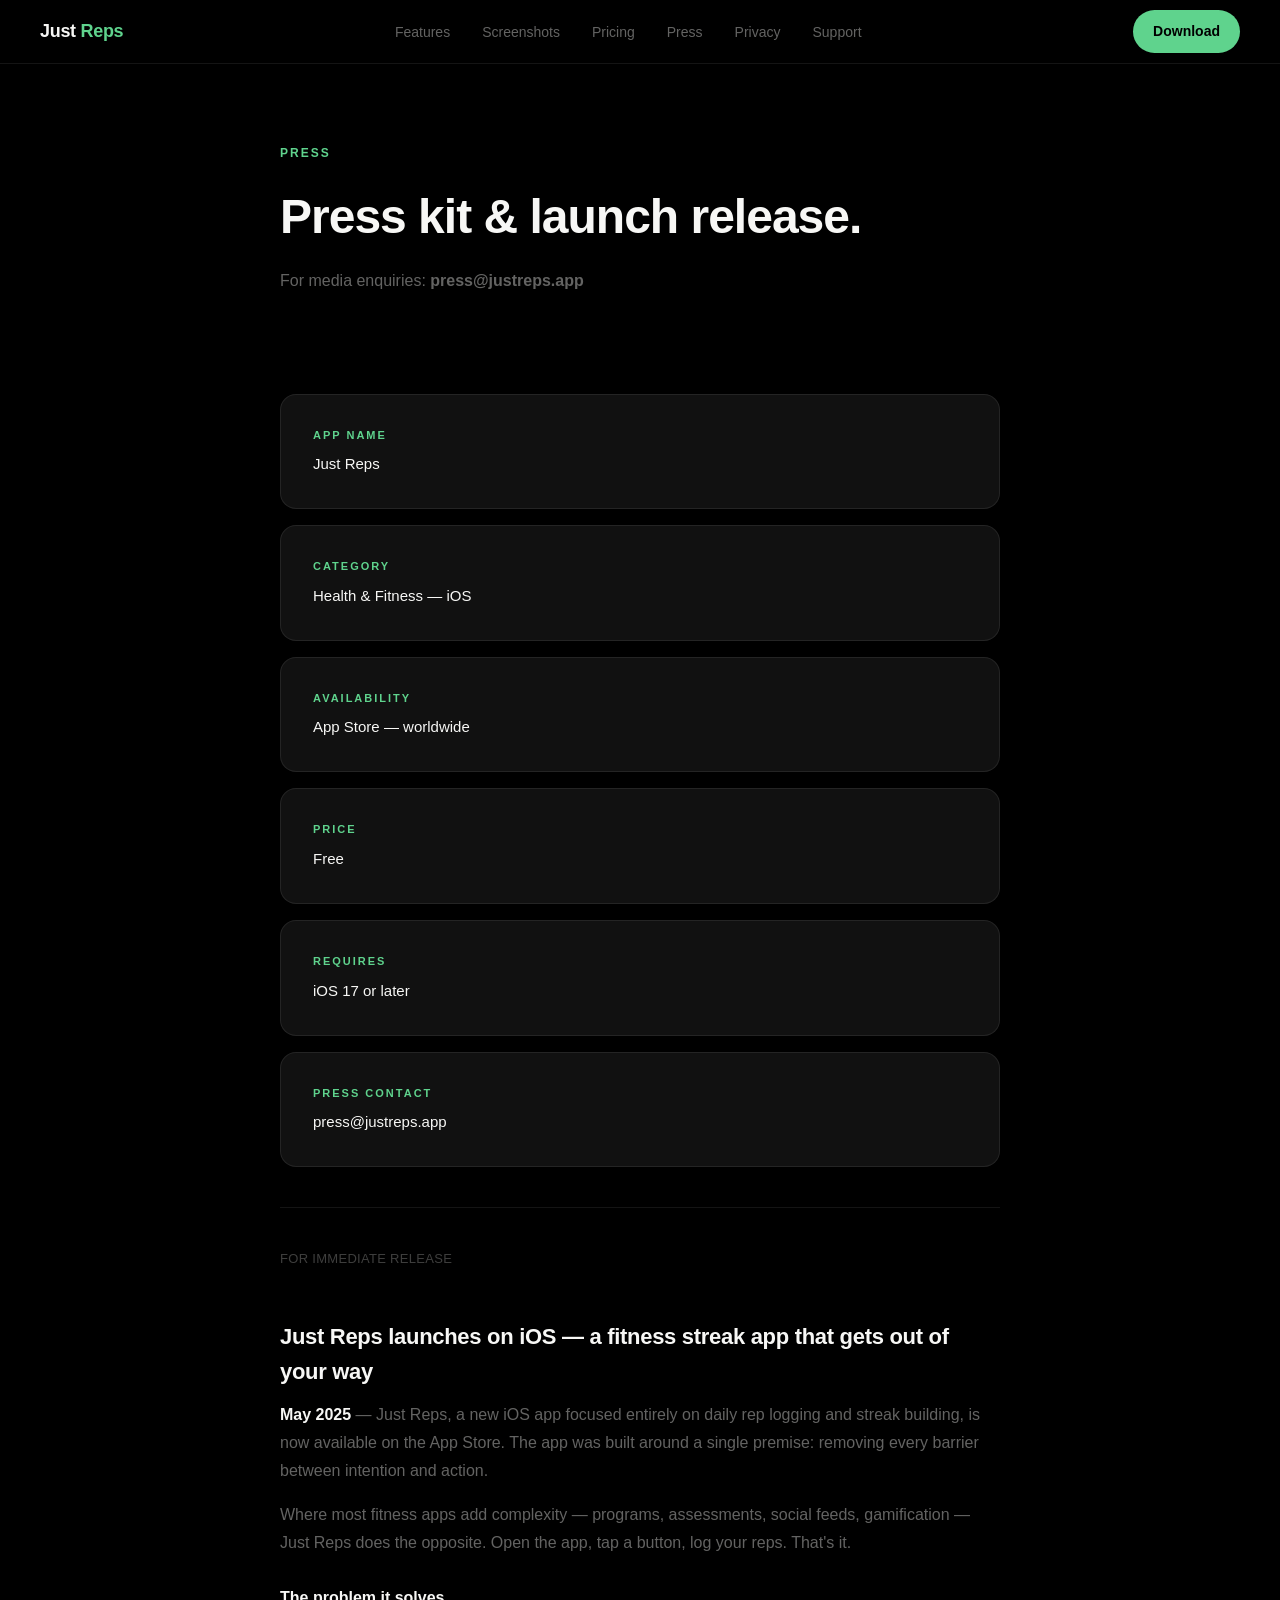
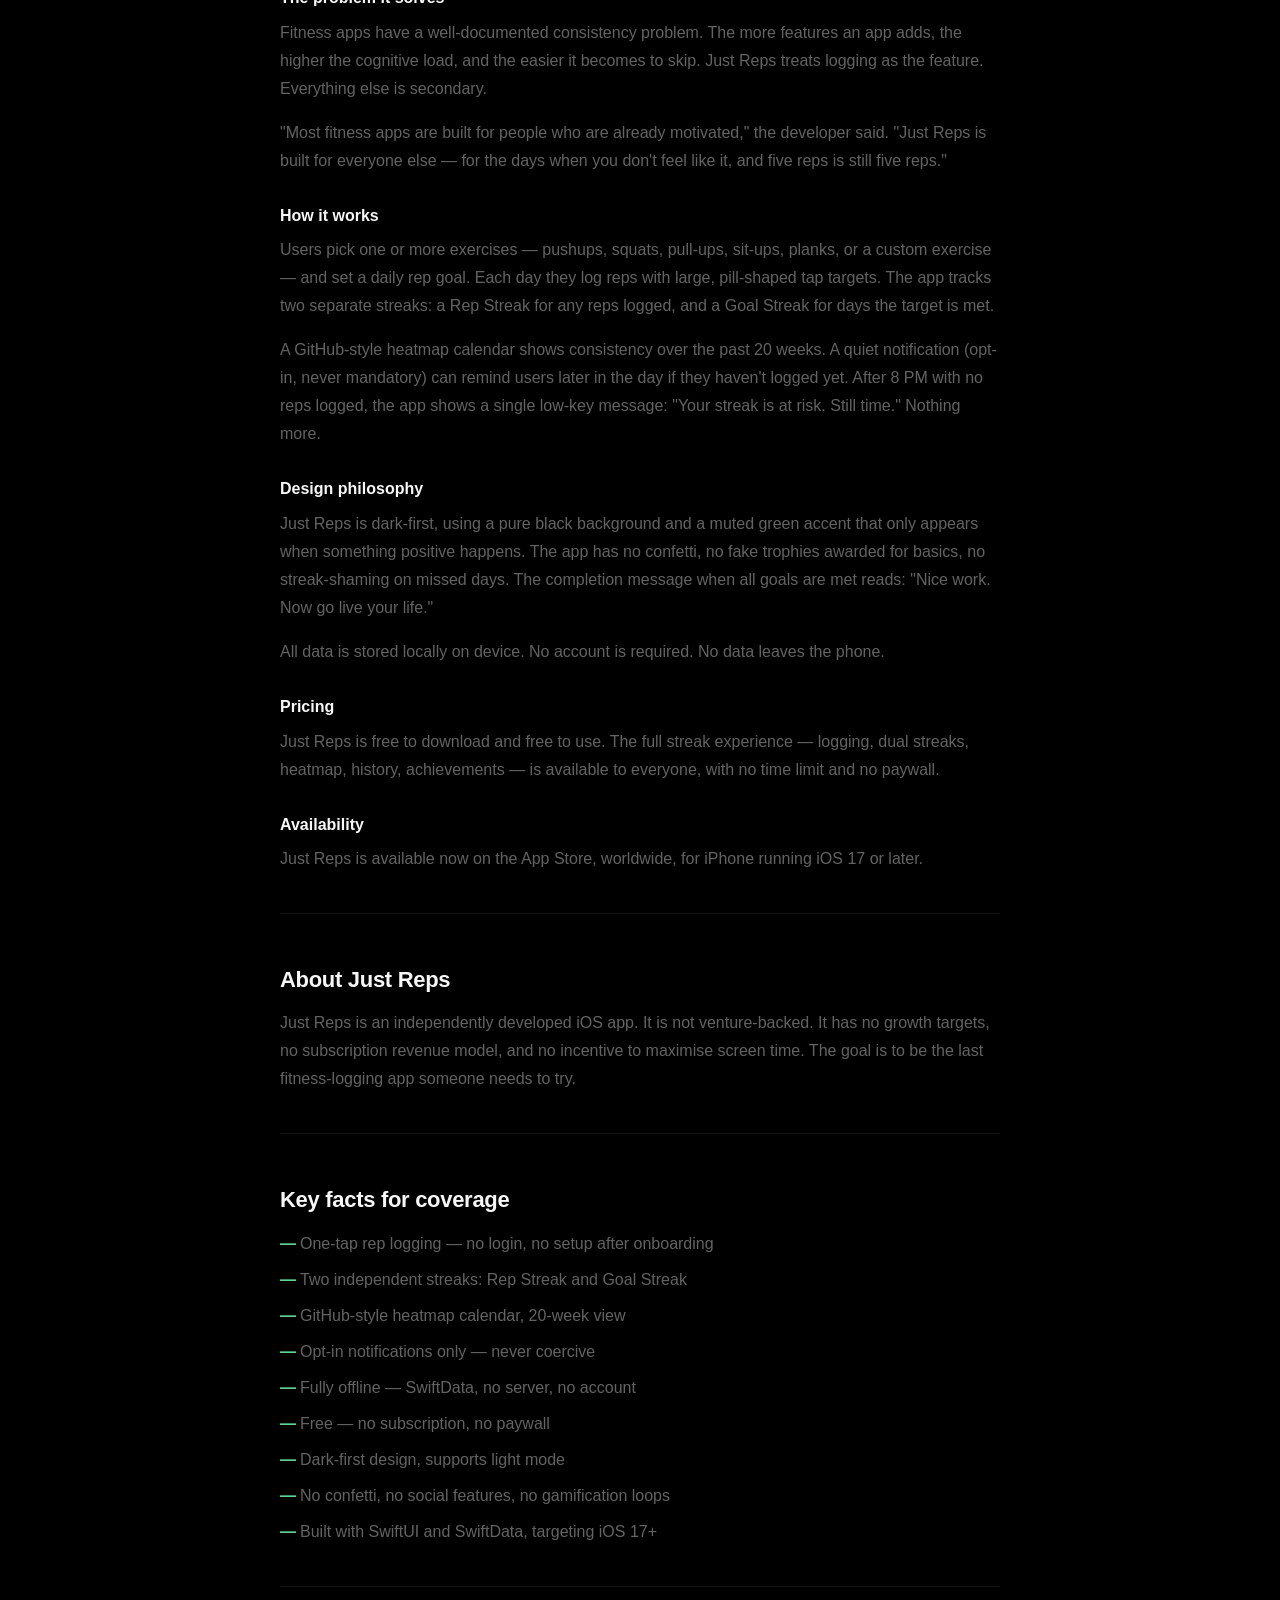
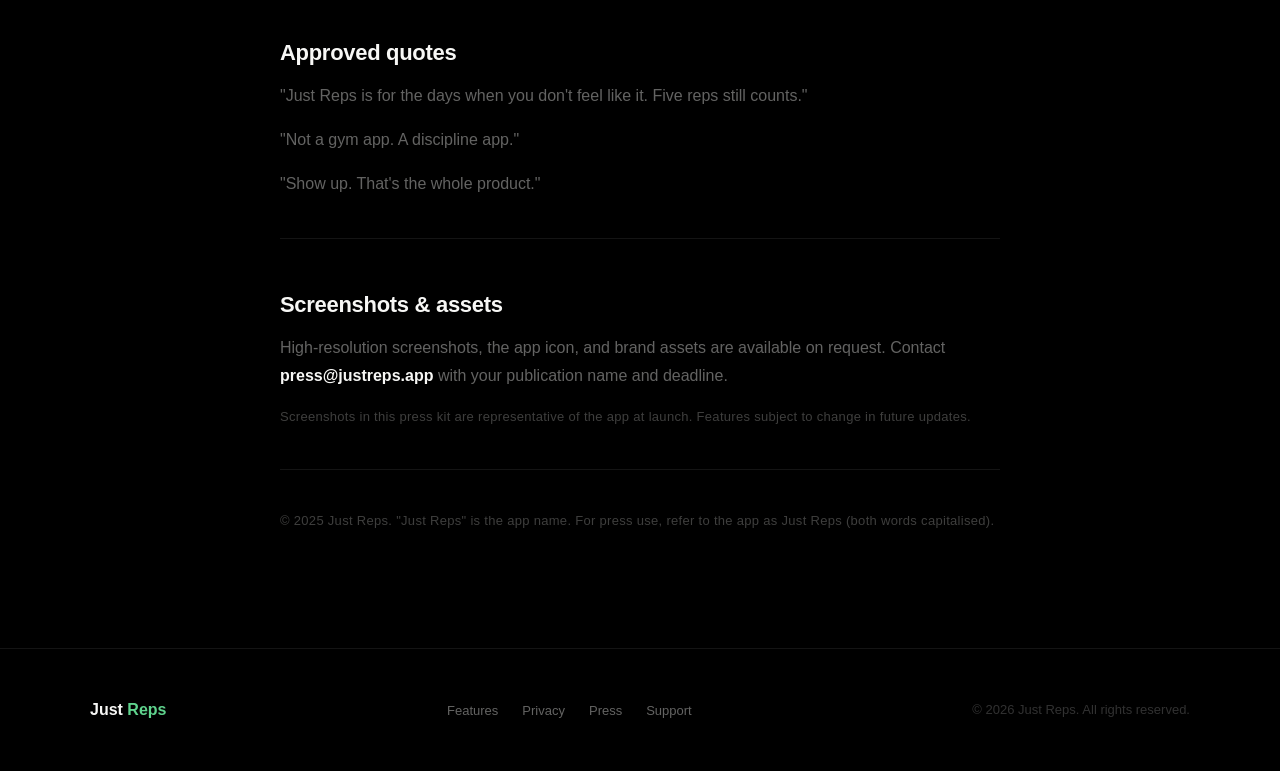
==== docs/press.html @ e8f79a2c "added support page to the website" ====
<!DOCTYPE html>
<html lang="en">
<head>
  <meta charset="UTF-8">
  <meta name="viewport" content="width=device-width, initial-scale=1.0">
  <title>Press — Just Reps</title>
  <meta name="description" content="Press kit and launch release for Just Reps, the minimalist iOS fitness streak app.">
  <link rel="stylesheet" href="css/style.css">
</head>
<body>

<!-- Nav -->
<nav>
  <a href="index.html" class="nav-logo">Just<span> Reps</span></a>
  <ul class="nav-links">
    <li><a href="index.html#features">Features</a></li>
    <li><a href="index.html#screenshots">Screenshots</a></li>
    <li><a href="index.html#pricing">Pricing</a></li>
    <li><a href="press.html">Press</a></li>
    <li><a href="privacy.html">Privacy</a></li>
    <li><a href="support.html">Support</a></li>
  </ul>
  <a href="index.html#download" class="nav-cta">Download</a>
</nav>

<!-- Header -->
<div class="page-header">
  <p class="section-label">Press</p>
  <h1>Press kit &amp; launch release.</h1>
  <p class="subtitle">For media enquiries: <strong>press@justreps.app</strong></p>
</div>

<!-- Fact sheet -->
<div class="prose">

  <div class="press-callout">
    <span class="label">App name</span>
    <span class="value">Just Reps</span>
  </div>

  <div class="press-callout" style="margin-top: -24px;">
    <span class="label">Category</span>
    <span class="value">Health &amp; Fitness — iOS</span>
  </div>

  <div class="press-callout" style="margin-top: -24px;">
    <span class="label">Availability</span>
    <span class="value">App Store — worldwide</span>
  </div>

  <div class="press-callout" style="margin-top: -24px;">
    <span class="label">Price</span>
    <span class="value">Free</span>
  </div>

  <div class="press-callout" style="margin-top: -24px;">
    <span class="label">Requires</span>
    <span class="value">iOS 17 or later</span>
  </div>

  <div class="press-callout" style="margin-top: -24px;">
    <span class="label">Press contact</span>
    <span class="value">press@justreps.app</span>
  </div>

  <hr>

  <!-- Press release -->
  <p class="meta">FOR IMMEDIATE RELEASE</p>

  <h2>Just Reps launches on iOS — a fitness streak app that gets out of your way</h2>

  <p><strong>May 2025</strong> — Just Reps, a new iOS app focused entirely on daily rep logging and streak building, is now available on the App Store. The app was built around a single premise: removing every barrier between intention and action.</p>

  <p>Where most fitness apps add complexity — programs, assessments, social feeds, gamification — Just Reps does the opposite. Open the app, tap a button, log your reps. That's it.</p>

  <h3>The problem it solves</h3>

  <p>Fitness apps have a well-documented consistency problem. The more features an app adds, the higher the cognitive load, and the easier it becomes to skip. Just Reps treats logging as the feature. Everything else is secondary.</p>

  <p>"Most fitness apps are built for people who are already motivated," the developer said. "Just Reps is built for everyone else — for the days when you don't feel like it, and five reps is still five reps."</p>

  <h3>How it works</h3>

  <p>Users pick one or more exercises — pushups, squats, pull-ups, sit-ups, planks, or a custom exercise — and set a daily rep goal. Each day they log reps with large, pill-shaped tap targets. The app tracks two separate streaks: a Rep Streak for any reps logged, and a Goal Streak for days the target is met.</p>

  <p>A GitHub-style heatmap calendar shows consistency over the past 20 weeks. A quiet notification (opt-in, never mandatory) can remind users later in the day if they haven't logged yet. After 8 PM with no reps logged, the app shows a single low-key message: "Your streak is at risk. Still time." Nothing more.</p>

  <h3>Design philosophy</h3>

  <p>Just Reps is dark-first, using a pure black background and a muted green accent that only appears when something positive happens. The app has no confetti, no fake trophies awarded for basics, no streak-shaming on missed days. The completion message when all goals are met reads: "Nice work. Now go live your life."</p>

  <p>All data is stored locally on device. No account is required. No data leaves the phone.</p>

  <h3>Pricing</h3>

  <p>Just Reps is free to download and free to use. The full streak experience — logging, dual streaks, heatmap, history, achievements — is available to everyone, with no time limit and no paywall.</p>

  <h3>Availability</h3>

  <p>Just Reps is available now on the App Store, worldwide, for iPhone running iOS 17 or later.</p>

  <hr>

  <h2>About Just Reps</h2>

  <p>Just Reps is an independently developed iOS app. It is not venture-backed. It has no growth targets, no subscription revenue model, and no incentive to maximise screen time. The goal is to be the last fitness-logging app someone needs to try.</p>

  <hr>

  <h2>Key facts for coverage</h2>

  <ul>
    <li>One-tap rep logging — no login, no setup after onboarding</li>
    <li>Two independent streaks: Rep Streak and Goal Streak</li>
    <li>GitHub-style heatmap calendar, 20-week view</li>
    <li>Opt-in notifications only — never coercive</li>
    <li>Fully offline — SwiftData, no server, no account</li>
    <li>Free — no subscription, no paywall</li>
    <li>Dark-first design, supports light mode</li>
    <li>No confetti, no social features, no gamification loops</li>
    <li>Built with SwiftUI and SwiftData, targeting iOS 17+</li>
  </ul>

  <hr>

  <h2>Approved quotes</h2>

  <p>"Just Reps is for the days when you don't feel like it. Five reps still counts."</p>

  <p>"Not a gym app. A discipline app."</p>

  <p>"Show up. That's the whole product."</p>

  <hr>

  <h2>Screenshots &amp; assets</h2>

  <p>High-resolution screenshots, the app icon, and brand assets are available on request. Contact <strong>press@justreps.app</strong> with your publication name and deadline.</p>

  <p class="meta">Screenshots in this press kit are representative of the app at launch. Features subject to change in future updates.</p>

  <hr>

  <p class="meta">&copy; 2025 Just Reps. "Just Reps" is the app name. For press use, refer to the app as Just Reps (both words capitalised).</p>

</div>

<!-- Footer -->
<footer>
  <div class="footer-inner">
    <span class="footer-logo">Just<span> Reps</span></span>
    <ul class="footer-links">
      <li><a href="index.html#features">Features</a></li>
      <li><a href="privacy.html">Privacy</a></li>
      <li><a href="press.html">Press</a></li>
      <li><a href="support.html">Support</a></li>
    </ul>
    <span class="footer-copy">&copy; 2026 Just Reps. All rights reserved.</span>
  </div>
</footer>

</body>
</html>
---- docs/css/style.css ----
/* Just Reps — Website Styles */

:root {
  --black:       #000000;
  --dark-bg:     #111111;
  --off-white:   #F7F7F5;
  --green:       #5FD38D;
  --blue:        #6BA8FF;
  --danger:      #FF6B6B;
  --muted:       rgba(247, 247, 245, 0.4);
  --border:      rgba(247, 247, 245, 0.08);

  --font: -apple-system, BlinkMacSystemFont, 'Segoe UI', Helvetica, Arial, sans-serif;

  --radius-pill: 999px;
  --radius-card: 16px;
  --radius-sm:   8px;
}

*, *::before, *::after { box-sizing: border-box; margin: 0; padding: 0; }

html { scroll-behavior: smooth; }

body {
  font-family: var(--font);
  background: var(--black);
  color: var(--off-white);
  font-size: 16px;
  line-height: 1.6;
  -webkit-font-smoothing: antialiased;
}

a { color: inherit; text-decoration: none; }

/* ─── Nav ─── */

nav {
  position: sticky;
  top: 0;
  z-index: 100;
  display: flex;
  align-items: center;
  justify-content: space-between;
  padding: 0 40px;
  height: 64px;
  background: rgba(0, 0, 0, 0.85);
  backdrop-filter: saturate(180%) blur(20px);
  -webkit-backdrop-filter: saturate(180%) blur(20px);
  border-bottom: 1px solid var(--border);
}

.nav-logo {
  font-size: 18px;
  font-weight: 700;
  letter-spacing: -0.3px;
  color: var(--off-white);
}

.nav-logo span { color: var(--green); }

.nav-links {
  display: flex;
  align-items: center;
  gap: 32px;
  list-style: none;
}

.nav-links a {
  font-size: 14px;
  color: var(--muted);
  transition: color 0.2s;
}

.nav-links a:hover { color: var(--off-white); }

.nav-cta {
  display: inline-flex;
  align-items: center;
  gap: 8px;
  padding: 10px 20px;
  background: var(--green);
  color: var(--black);
  font-size: 14px;
  font-weight: 600;
  border-radius: var(--radius-pill);
  transition: opacity 0.2s;
}

.nav-cta:hover { opacity: 0.85; }

/* ─── Hero ─── */

.hero {
  display: grid;
  grid-template-columns: 1fr 1fr;
  align-items: center;
  gap: 80px;
  max-width: 1100px;
  margin: 0 auto;
  padding: 120px 40px 100px;
}

.hero-eyebrow {
  font-size: 12px;
  font-weight: 600;
  letter-spacing: 2px;
  text-transform: uppercase;
  color: var(--green);
  margin-bottom: 20px;
}

.hero h1 {
  font-size: clamp(40px, 5vw, 64px);
  font-weight: 800;
  line-height: 1.05;
  letter-spacing: -1.5px;
  color: var(--off-white);
  margin-bottom: 24px;
}

.hero-sub {
  font-size: 18px;
  color: var(--muted);
  line-height: 1.7;
  margin-bottom: 40px;
  max-width: 420px;
}

.hero-actions {
  display: flex;
  align-items: center;
  gap: 16px;
  flex-wrap: wrap;
}

.btn-primary {
  display: inline-flex;
  align-items: center;
  gap: 10px;
  padding: 14px 28px;
  background: var(--off-white);
  color: var(--black);
  font-size: 15px;
  font-weight: 700;
  border-radius: var(--radius-pill);
  transition: opacity 0.2s;
}

.btn-primary:hover { opacity: 0.88; }

.btn-ghost {
  display: inline-flex;
  align-items: center;
  gap: 6px;
  padding: 14px 20px;
  font-size: 14px;
  color: var(--muted);
  border-radius: var(--radius-pill);
  border: 1px solid var(--border);
  transition: color 0.2s, border-color 0.2s;
}

.btn-ghost:hover { color: var(--off-white); border-color: rgba(247, 247, 245, 0.2); }

.hero-disclaimer {
  margin-top: 16px;
  font-size: 12px;
  color: rgba(247, 247, 245, 0.25);
}

/* ─── Phone mockup / placeholder ─── */

.hero-visual {
  display: flex;
  justify-content: center;
  align-items: flex-start;
}

.phone-frame {
  position: relative;
  width: 260px;
  border-radius: 44px;
  border: 1.5px solid rgba(255, 255, 255, 0.12);
  background: var(--dark-bg);
  overflow: hidden;
  box-shadow:
    0 0 0 1px rgba(255,255,255,0.04) inset,
    0 40px 80px rgba(0,0,0,0.7),
    0 0 60px rgba(95, 211, 141, 0.08);
}

.phone-frame img {
  display: block;
  width: 100%;
  height: auto;
}

.phone-placeholder {
  width: 100%;
  aspect-ratio: 390 / 844;
  background: var(--dark-bg);
  display: flex;
  flex-direction: column;
  align-items: center;
  justify-content: center;
  gap: 12px;
}

.phone-placeholder .placeholder-dot {
  width: 32px;
  height: 4px;
  border-radius: 2px;
  background: var(--border);
}

.phone-placeholder .placeholder-label {
  font-size: 11px;
  letter-spacing: 1.5px;
  text-transform: uppercase;
  color: rgba(247, 247, 245, 0.15);
}

/* ─── Section wrapper ─── */

section {
  padding: 100px 40px;
}

.section-inner {
  max-width: 1100px;
  margin: 0 auto;
}

.section-label {
  font-size: 12px;
  font-weight: 600;
  letter-spacing: 2px;
  text-transform: uppercase;
  color: var(--green);
  margin-bottom: 16px;
}

.section-title {
  font-size: clamp(28px, 3.5vw, 44px);
  font-weight: 800;
  letter-spacing: -1px;
  line-height: 1.1;
  color: var(--off-white);
  margin-bottom: 16px;
}

.section-sub {
  font-size: 17px;
  color: var(--muted);
  line-height: 1.7;
  max-width: 540px;
}

/* ─── Divider ─── */

.divider {
  max-width: 1100px;
  margin: 0 auto;
  height: 1px;
  background: var(--border);
}

/* ─── Features ─── */

#features { background: var(--black); }

.features-grid {
  display: grid;
  grid-template-columns: repeat(3, 1fr);
  gap: 2px;
  margin-top: 64px;
  border-radius: var(--radius-card);
  overflow: hidden;
  border: 1px solid var(--border);
}

.feature-card {
  background: var(--dark-bg);
  padding: 36px 32px;
  display: flex;
  flex-direction: column;
  gap: 12px;
  border-right: 1px solid var(--border);
  border-bottom: 1px solid var(--border);
}

.feature-card:nth-child(3n) { border-right: none; }
.feature-card:nth-last-child(-n+3) { border-bottom: none; }

.feature-icon {
  width: 44px;
  height: 44px;
  border-radius: var(--radius-sm);
  background: rgba(95, 211, 141, 0.1);
  display: flex;
  align-items: center;
  justify-content: center;
  font-size: 20px;
  flex-shrink: 0;
}

.feature-icon.blue { background: rgba(107, 168, 255, 0.1); }
.feature-icon.neutral { background: rgba(247, 247, 245, 0.06); }

.feature-name {
  font-size: 16px;
  font-weight: 700;
  color: var(--off-white);
  letter-spacing: -0.2px;
}

.feature-desc {
  font-size: 14px;
  color: var(--muted);
  line-height: 1.65;
}

/* ─── Apple Watch section ─── */

#watch { background: var(--black); }

.watch-section {
  display: grid;
  grid-template-columns: 1fr auto;
  align-items: center;
  gap: 80px;
}

.watch-feature-list {
  list-style: none;
  margin: 32px 0 24px;
  display: flex;
  flex-direction: column;
  gap: 12px;
}

.watch-feature-list li {
  display: flex;
  align-items: center;
  gap: 12px;
  font-size: 15px;
  color: var(--muted);
}

.wfl-dot {
  flex-shrink: 0;
  width: 6px;
  height: 6px;
  border-radius: 50%;
}

.watch-sync-note {
  font-size: 13px;
  color: rgba(247, 247, 245, 0.25);
  line-height: 1.6;
  max-width: 400px;
}

.watch-visual {
  display: flex;
  justify-content: center;
  align-items: center;
}

.watch-frame {
  width: 200px;
  border-radius: 44px;
  border: 1.5px solid rgba(255, 255, 255, 0.12);
  background: var(--dark-bg);
  overflow: hidden;
  box-shadow:
    0 0 0 1px rgba(255,255,255,0.04) inset,
    0 40px 80px rgba(0,0,0,0.7),
    0 0 60px rgba(107, 168, 255, 0.08);
}

.watch-frame img {
  display: block;
  width: 100%;
  height: auto;
}

.watch-placeholder {
  width: 100%;
  aspect-ratio: 44 / 53;
  background: var(--dark-bg);
  display: flex;
  flex-direction: column;
  align-items: center;
  justify-content: center;
  gap: 12px;
}

/* ─── Screenshots ─── */

#screenshots { background: var(--black); padding-top: 0; }

.screenshots-row {
  display: flex;
  gap: 24px;
  margin-top: 64px;
  overflow-x: auto;
  padding-bottom: 4px;
  scrollbar-width: none;
}

.screenshots-row::-webkit-scrollbar { display: none; }

.screenshot-item {
  flex-shrink: 0;
  display: flex;
  flex-direction: column;
  align-items: center;
  gap: 16px;
}

.screenshot-phone {
  width: 200px;
  border-radius: 32px;
  border: 1.5px solid rgba(255,255,255,0.1);
  background: var(--dark-bg);
  overflow: hidden;
  box-shadow: 0 20px 60px rgba(0,0,0,0.6);
}

.screenshot-phone img {
  display: block;
  width: 100%;
  height: auto;
}

.screenshot-phone .phone-placeholder {
  aspect-ratio: 390 / 844;
}

.screenshot-caption {
  font-size: 13px;
  color: var(--muted);
  text-align: center;
  letter-spacing: 0.2px;
}

.screenshot-watch {
  width: 140px;
  border-radius: 32px;
  border: 1.5px solid rgba(255,255,255,0.1);
  background: var(--dark-bg);
  overflow: hidden;
  box-shadow: 0 20px 60px rgba(0,0,0,0.6);
  align-self: flex-start;
}

.watch-placeholder-sm {
  width: 100%;
  aspect-ratio: 44 / 53;
  background: var(--dark-bg);
  display: flex;
  align-items: center;
  justify-content: center;
}

.watch-placeholder-sm .placeholder-label {
  font-size: 11px;
  letter-spacing: 1.5px;
  text-transform: uppercase;
  color: rgba(247, 247, 245, 0.15);
}

/* ─── Streak band ─── */

.streak-band {
  background: var(--dark-bg);
  border-top: 1px solid var(--border);
  border-bottom: 1px solid var(--border);
  padding: 80px 40px;
}

.streak-band-inner {
  max-width: 1100px;
  margin: 0 auto;
  display: grid;
  grid-template-columns: 1fr 1fr 1fr;
  gap: 2px;
  text-align: center;
}

.stat-item {
  padding: 24px;
  border-right: 1px solid var(--border);
}

.stat-item:last-child { border-right: none; }

.stat-number {
  font-size: 48px;
  font-weight: 800;
  letter-spacing: -2px;
  line-height: 1;
  color: var(--green);
}

.stat-label {
  margin-top: 8px;
  font-size: 12px;
  letter-spacing: 1.5px;
  text-transform: uppercase;
  color: var(--muted);
  font-weight: 600;
}

/* ─── CTA ─── */

.cta-section {
  text-align: center;
  padding: 120px 40px;
  background: var(--black);
}

.cta-section h2 {
  font-size: clamp(32px, 4vw, 56px);
  font-weight: 800;
  letter-spacing: -1.5px;
  color: var(--off-white);
  margin-bottom: 20px;
}

.cta-section p {
  font-size: 18px;
  color: var(--muted);
  margin-bottom: 40px;
}

/* ─── Footer ─── */

footer {
  border-top: 1px solid var(--border);
  padding: 48px 40px;
}

.footer-inner {
  max-width: 1100px;
  margin: 0 auto;
  display: flex;
  align-items: center;
  justify-content: space-between;
  gap: 24px;
  flex-wrap: wrap;
}

.footer-logo {
  font-size: 16px;
  font-weight: 700;
  color: var(--off-white);
}

.footer-logo span { color: var(--green); }

.footer-links {
  display: flex;
  gap: 24px;
  list-style: none;
}

.footer-links a {
  font-size: 13px;
  color: var(--muted);
  transition: color 0.2s;
}

.footer-links a:hover { color: var(--off-white); }

.footer-copy {
  font-size: 13px;
  color: rgba(247, 247, 245, 0.2);
}

/* ─── Page header (inner pages) ─── */

.page-header {
  max-width: 800px;
  margin: 0 auto;
  padding: 80px 40px 60px;
}

.page-header h1 {
  font-size: clamp(28px, 4vw, 48px);
  font-weight: 800;
  letter-spacing: -1px;
  color: var(--off-white);
  margin-bottom: 12px;
}

.page-header .subtitle {
  font-size: 16px;
  color: var(--muted);
}

/* ─── Prose (privacy, press) ─── */

.prose {
  max-width: 800px;
  margin: 0 auto;
  padding: 0 40px 100px;
}

.prose h2 {
  font-size: 22px;
  font-weight: 700;
  color: var(--off-white);
  margin: 48px 0 12px;
  letter-spacing: -0.3px;
}

.prose h3 {
  font-size: 16px;
  font-weight: 600;
  color: var(--off-white);
  margin: 28px 0 8px;
}

.prose p {
  font-size: 16px;
  color: var(--muted);
  line-height: 1.75;
  margin-bottom: 16px;
}

.prose ul {
  padding-left: 0;
  list-style: none;
  margin-bottom: 16px;
}

.prose ul li {
  font-size: 16px;
  color: var(--muted);
  line-height: 1.75;
  padding-left: 20px;
  position: relative;
  margin-bottom: 8px;
}

.prose ul li::before {
  content: '—';
  position: absolute;
  left: 0;
  color: var(--green);
  font-weight: 700;
}

.prose strong { color: var(--off-white); font-weight: 600; }

.prose a { color: var(--green); text-decoration: underline; text-underline-offset: 3px; }

.prose .meta {
  font-size: 13px;
  color: rgba(247, 247, 245, 0.25);
  letter-spacing: 0.3px;
}

.prose hr {
  border: none;
  border-top: 1px solid var(--border);
  margin: 40px 0;
}

/* ─── Press callout ─── */

.press-callout {
  background: var(--dark-bg);
  border-radius: var(--radius-card);
  border: 1px solid var(--border);
  padding: 32px;
  margin: 40px 0;
  display: flex;
  flex-direction: column;
  gap: 8px;
}

.press-callout .label {
  font-size: 11px;
  font-weight: 600;
  letter-spacing: 2px;
  text-transform: uppercase;
  color: var(--green);
}

.press-callout .value {
  font-size: 15px;
  color: var(--off-white);
}

/* ─── Responsive ─── */

@media (max-width: 800px) {
  nav { padding: 0 20px; }
  .nav-links { display: none; }

  .hero {
    grid-template-columns: 1fr;
    padding: 80px 24px 60px;
    gap: 60px;
    text-align: center;
  }

  .hero-sub { max-width: 100%; }
  .hero-actions { justify-content: center; }
  .hero-visual { justify-content: center; }

  section { padding: 72px 24px; }

  .features-grid {
    grid-template-columns: 1fr;
  }

  .feature-card {
    border-right: none;
  }

  .watch-section {
    grid-template-columns: 1fr;
    gap: 48px;
    text-align: center;
  }

  .watch-feature-list { align-items: center; }
  .watch-sync-note { max-width: 100%; margin: 0 auto; }
  .watch-visual { justify-content: center; }

  .screenshots-row { padding: 0 24px 4px; margin-top: 48px; }

  .streak-band { padding: 60px 24px; }
  .streak-band-inner { grid-template-columns: 1fr; }
  .stat-item { border-right: none; border-bottom: 1px solid var(--border); }
  .stat-item:last-child { border-bottom: none; }

  .pricing-grid { grid-template-columns: 1fr; max-width: 100%; }

  .footer-inner { flex-direction: column; align-items: flex-start; gap: 16px; }

  .page-header { padding: 60px 24px 40px; }
  .prose { padding: 0 24px 80px; }
}
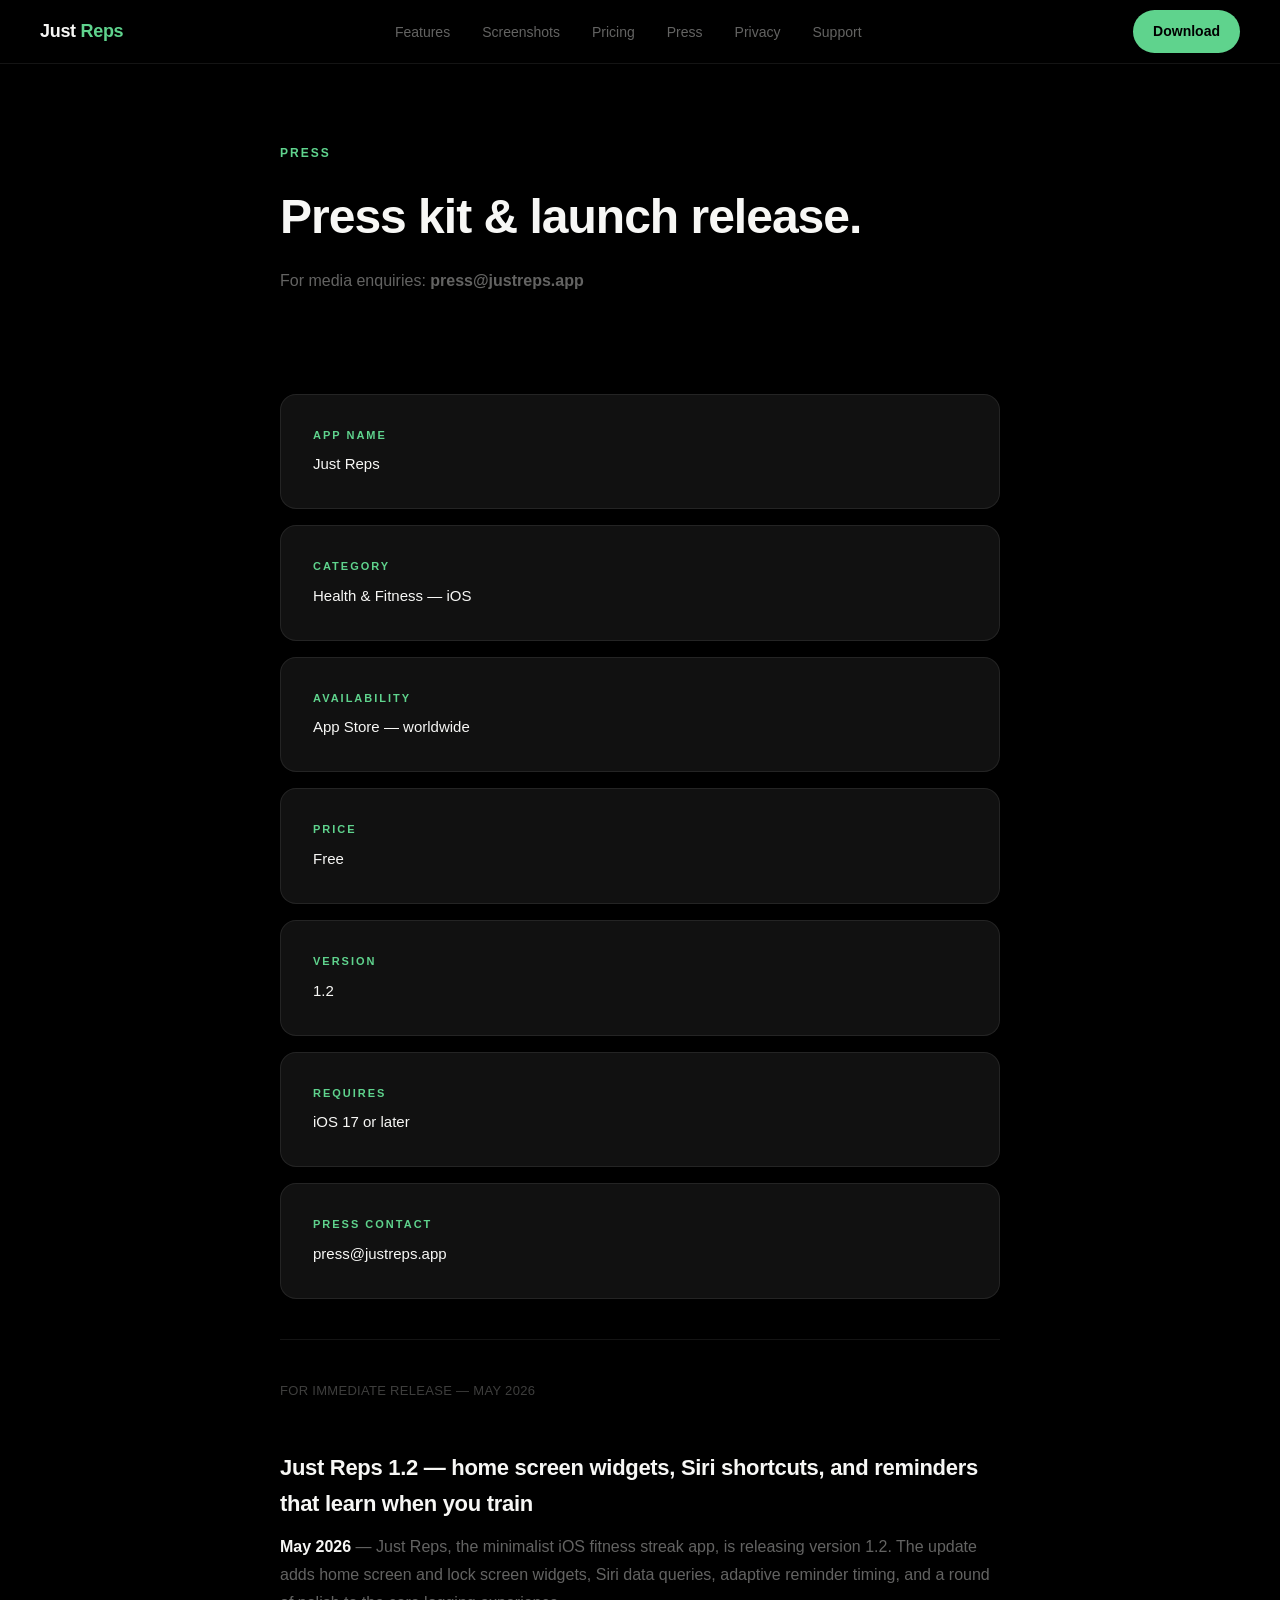
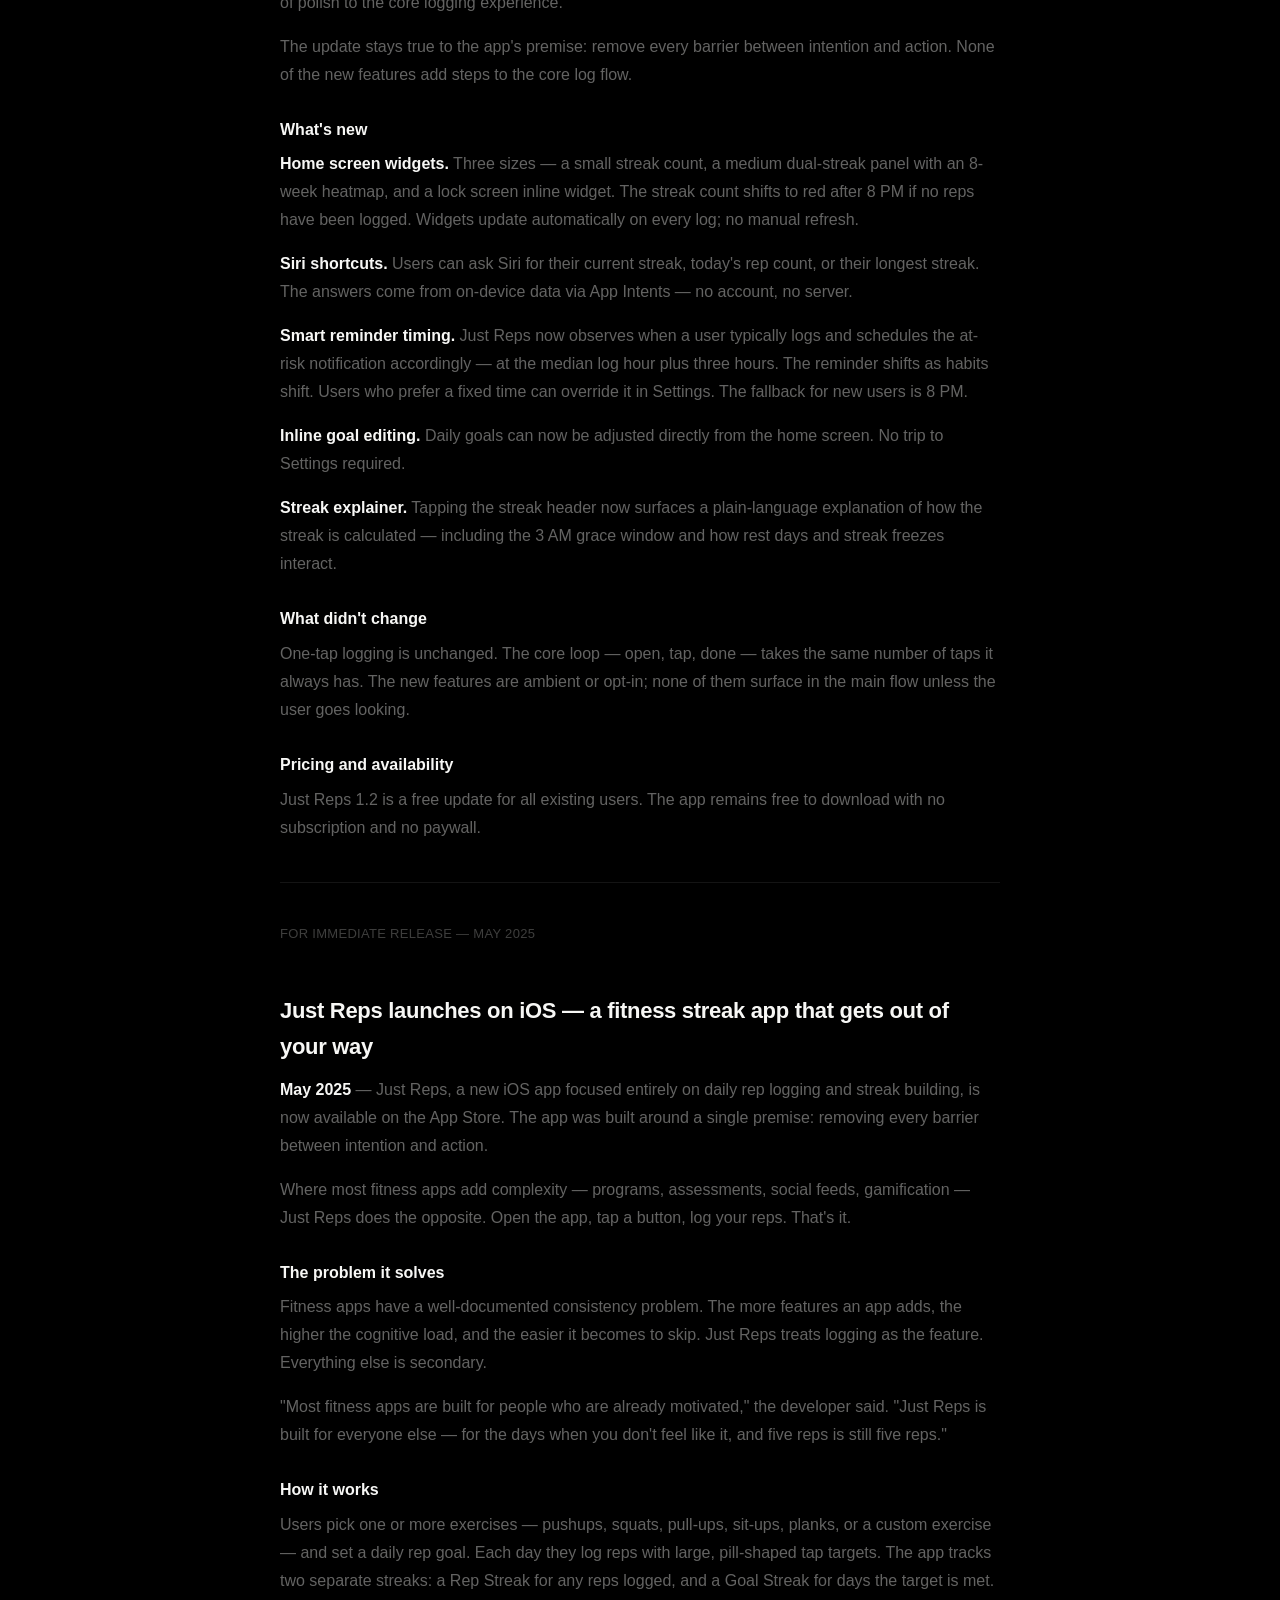
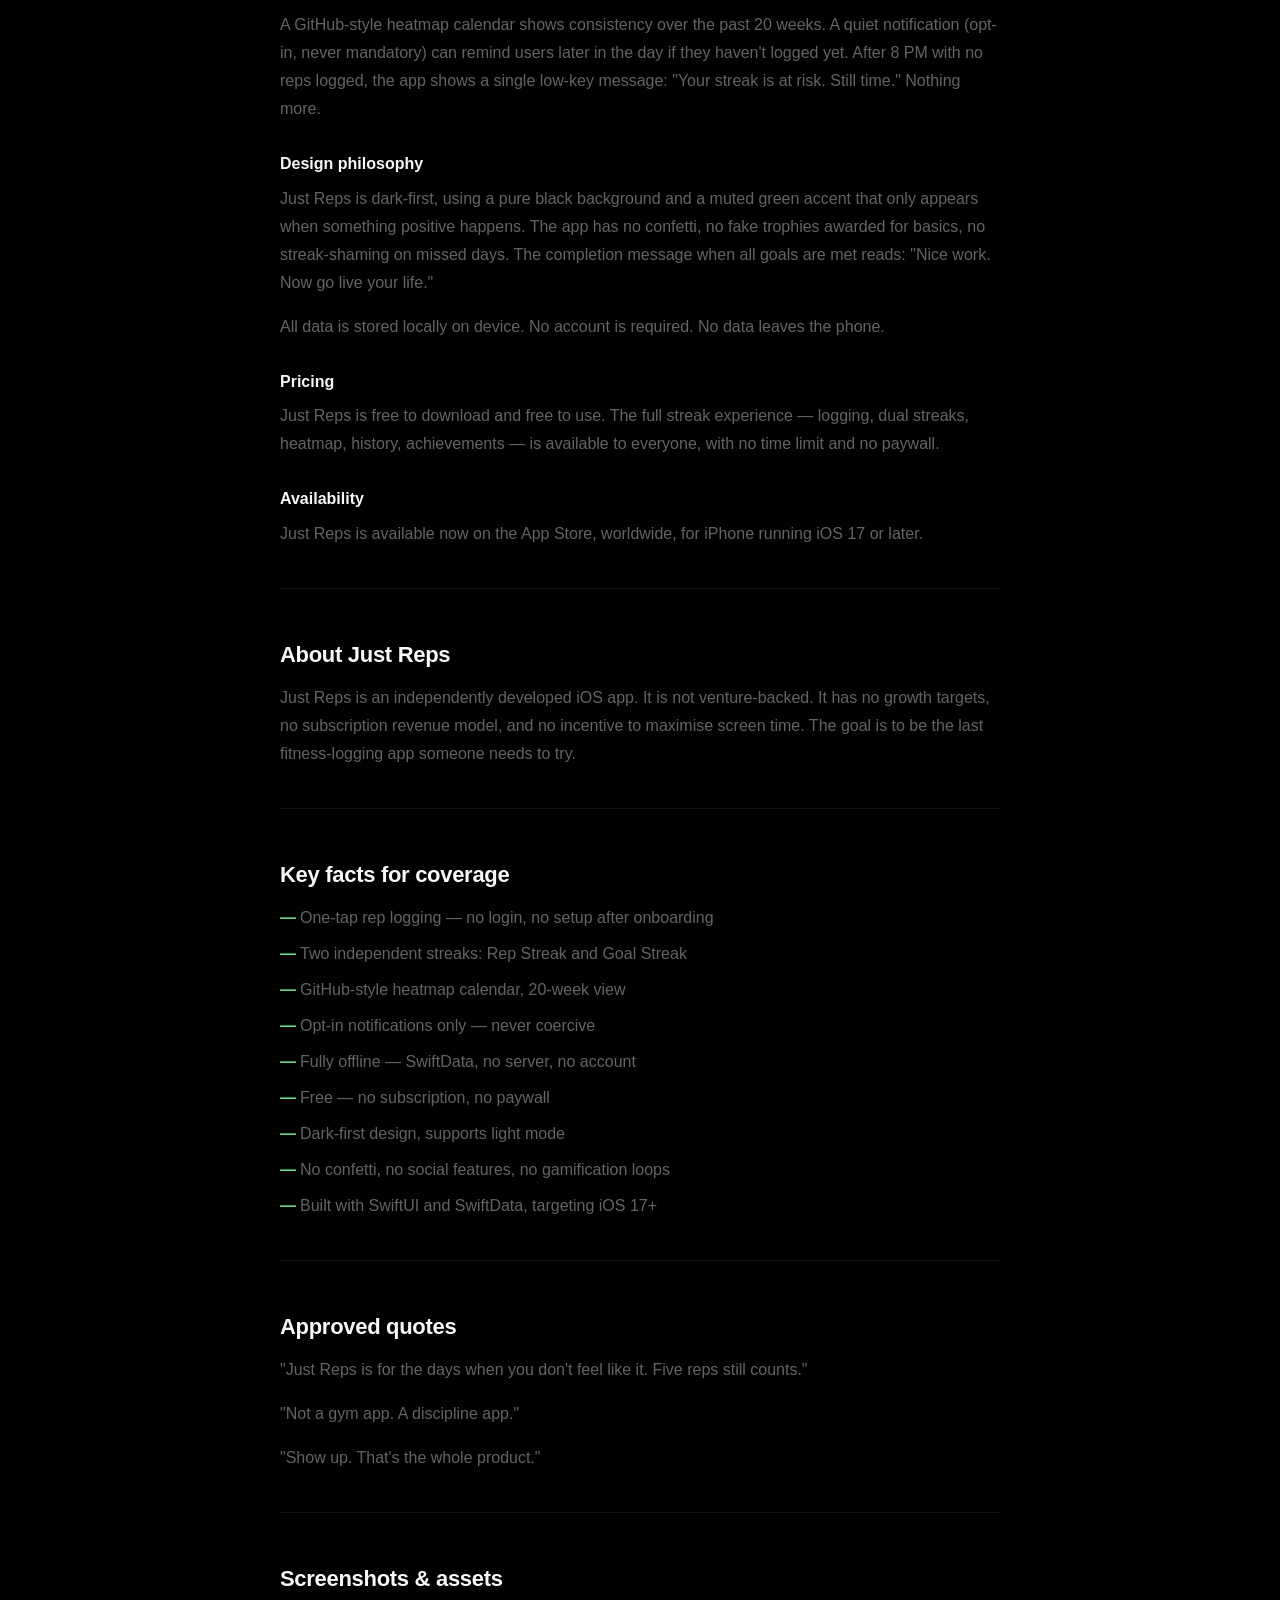
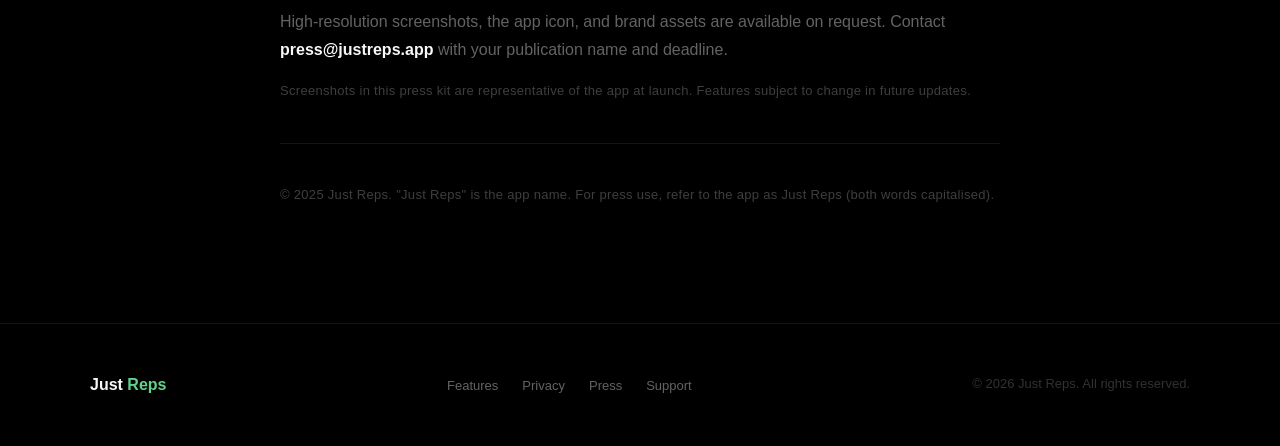
==== commit 4630356b: "Update website and press page for V1.2 release Adds smart reminders and Siri shortcuts feature cards" ====
--- a/docs/press.html
+++ b/docs/press.html
@@ -54,6 +54,11 @@
   </div>
 
   <div class="press-callout" style="margin-top: -24px;">
+    <span class="label">Version</span>
+    <span class="value">1.2</span>
+  </div>
+
+  <div class="press-callout" style="margin-top: -24px;">
     <span class="label">Requires</span>
     <span class="value">iOS 17 or later</span>
   </div>
@@ -65,8 +70,39 @@
 
   <hr>
 
-  <!-- Press release -->
-  <p class="meta">FOR IMMEDIATE RELEASE</p>
+  <!-- V1.2 press release -->
+  <p class="meta">FOR IMMEDIATE RELEASE — MAY 2026</p>
+
+  <h2>Just Reps 1.2 — home screen widgets, Siri shortcuts, and reminders that learn when you train</h2>
+
+  <p><strong>May 2026</strong> — Just Reps, the minimalist iOS fitness streak app, is releasing version 1.2. The update adds home screen and lock screen widgets, Siri data queries, adaptive reminder timing, and a round of polish to the core logging experience.</p>
+
+  <p>The update stays true to the app's premise: remove every barrier between intention and action. None of the new features add steps to the core log flow.</p>
+
+  <h3>What's new</h3>
+
+  <p><strong>Home screen widgets.</strong> Three sizes — a small streak count, a medium dual-streak panel with an 8-week heatmap, and a lock screen inline widget. The streak count shifts to red after 8 PM if no reps have been logged. Widgets update automatically on every log; no manual refresh.</p>
+
+  <p><strong>Siri shortcuts.</strong> Users can ask Siri for their current streak, today's rep count, or their longest streak. The answers come from on-device data via App Intents — no account, no server.</p>
+
+  <p><strong>Smart reminder timing.</strong> Just Reps now observes when a user typically logs and schedules the at-risk notification accordingly — at the median log hour plus three hours. The reminder shifts as habits shift. Users who prefer a fixed time can override it in Settings. The fallback for new users is 8 PM.</p>
+
+  <p><strong>Inline goal editing.</strong> Daily goals can now be adjusted directly from the home screen. No trip to Settings required.</p>
+
+  <p><strong>Streak explainer.</strong> Tapping the streak header now surfaces a plain-language explanation of how the streak is calculated — including the 3 AM grace window and how rest days and streak freezes interact.</p>
+
+  <h3>What didn't change</h3>
+
+  <p>One-tap logging is unchanged. The core loop — open, tap, done — takes the same number of taps it always has. The new features are ambient or opt-in; none of them surface in the main flow unless the user goes looking.</p>
+
+  <h3>Pricing and availability</h3>
+
+  <p>Just Reps 1.2 is a free update for all existing users. The app remains free to download with no subscription and no paywall.</p>
+
+  <hr>
+
+  <!-- V1.0 press release -->
+  <p class="meta">FOR IMMEDIATE RELEASE — MAY 2025</p>
 
   <h2>Just Reps launches on iOS — a fitness streak app that gets out of your way</h2>
 
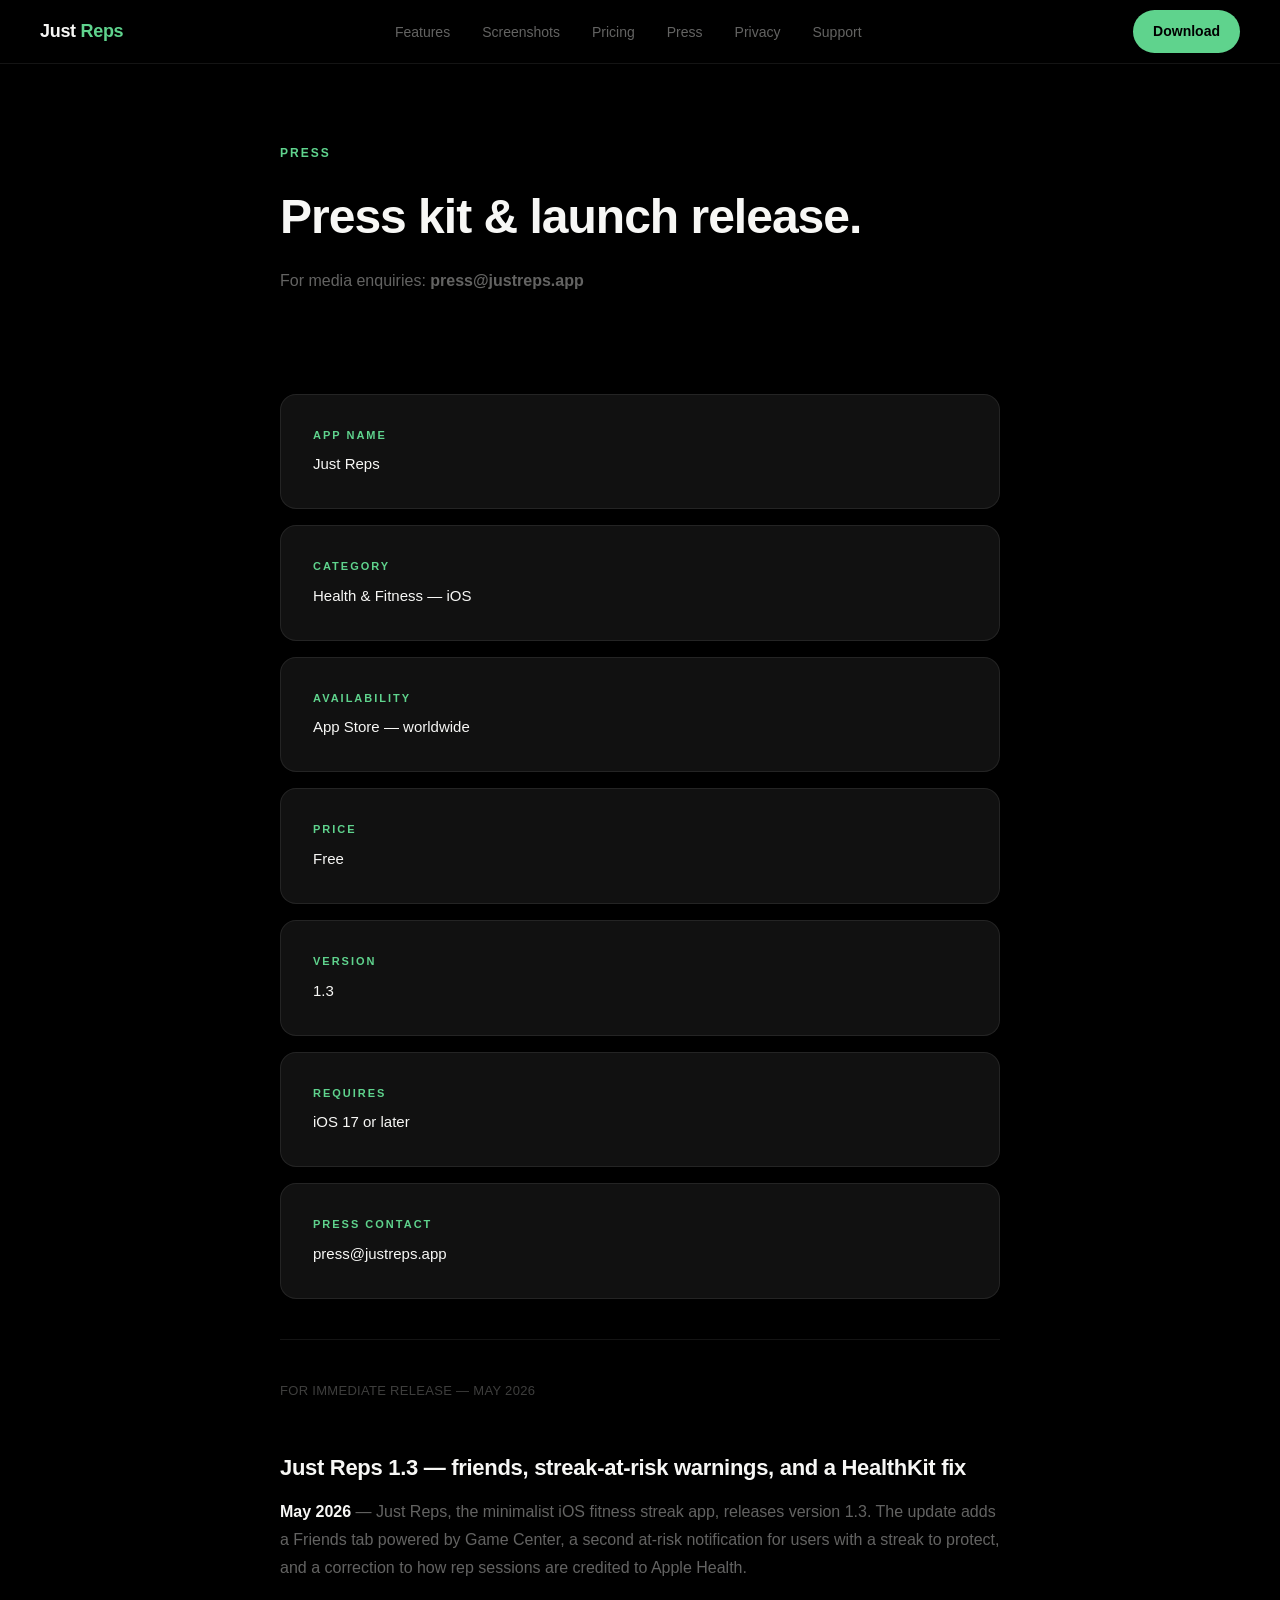
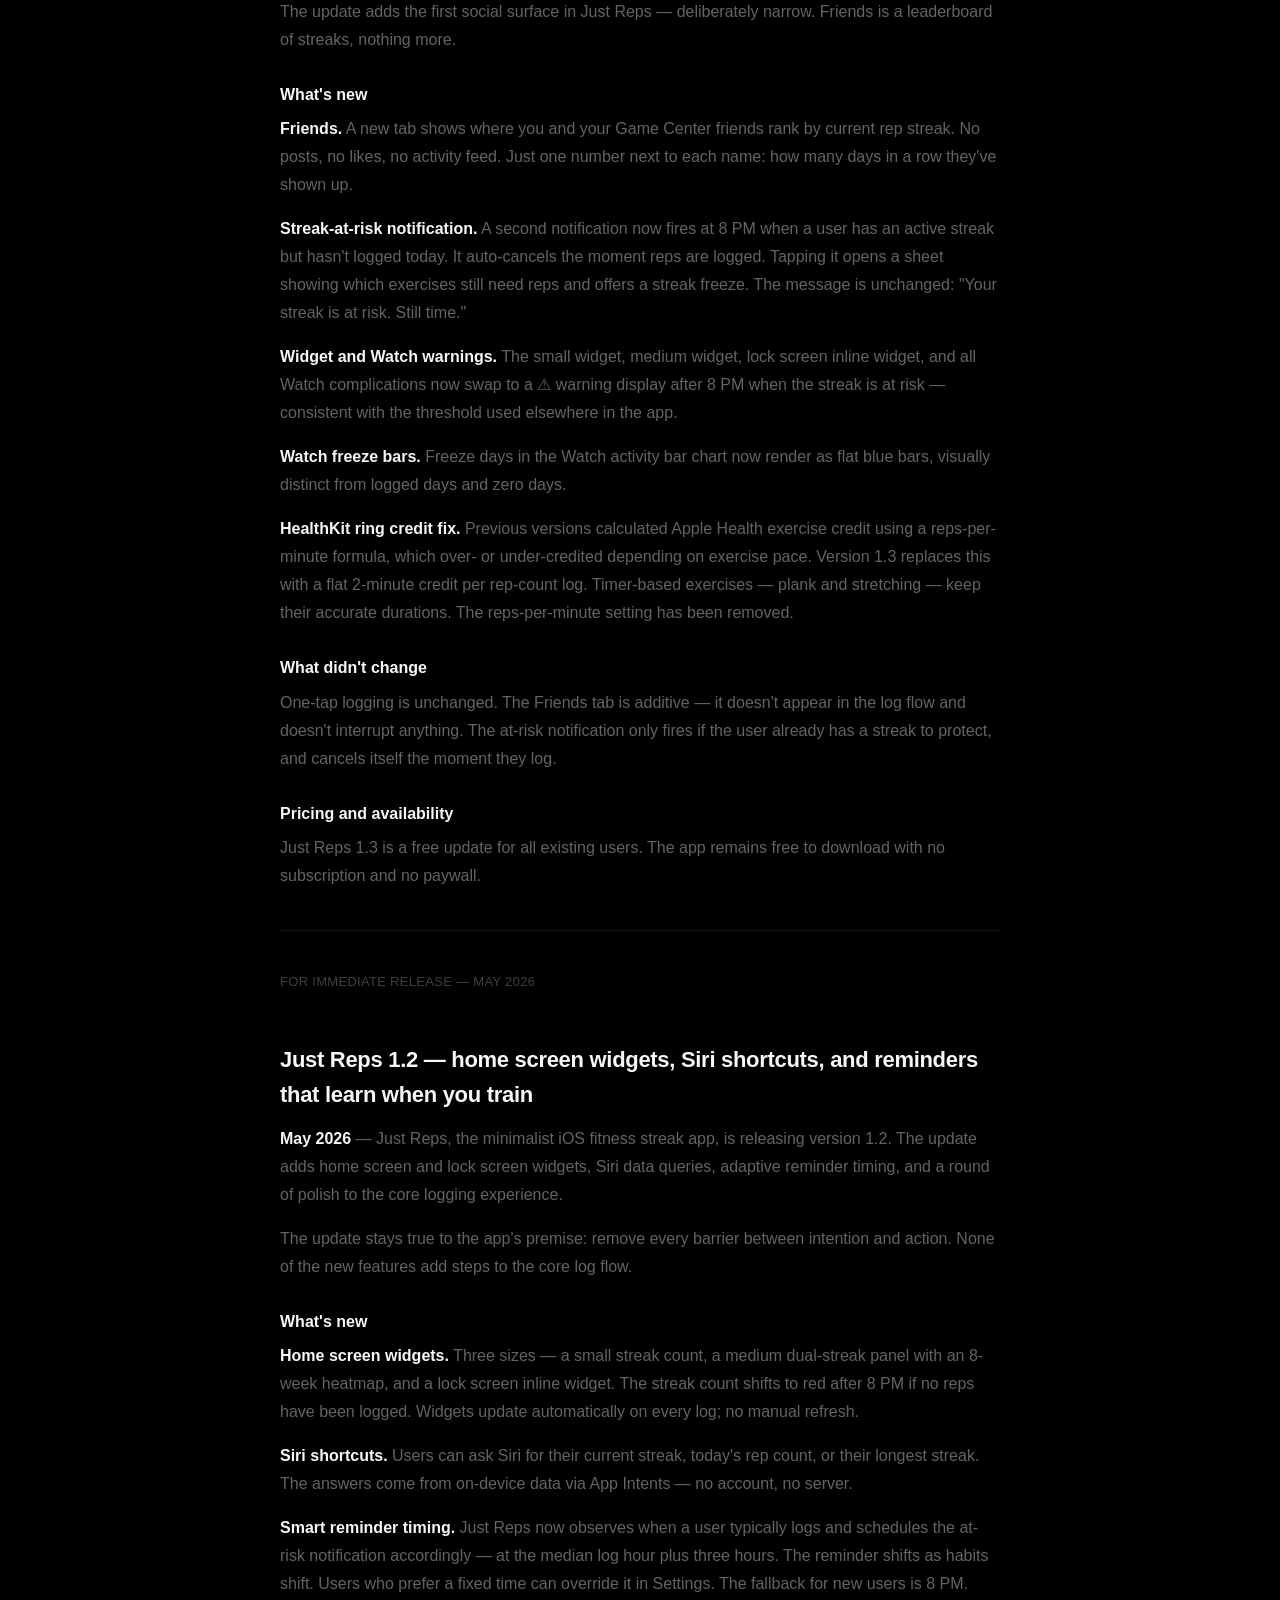
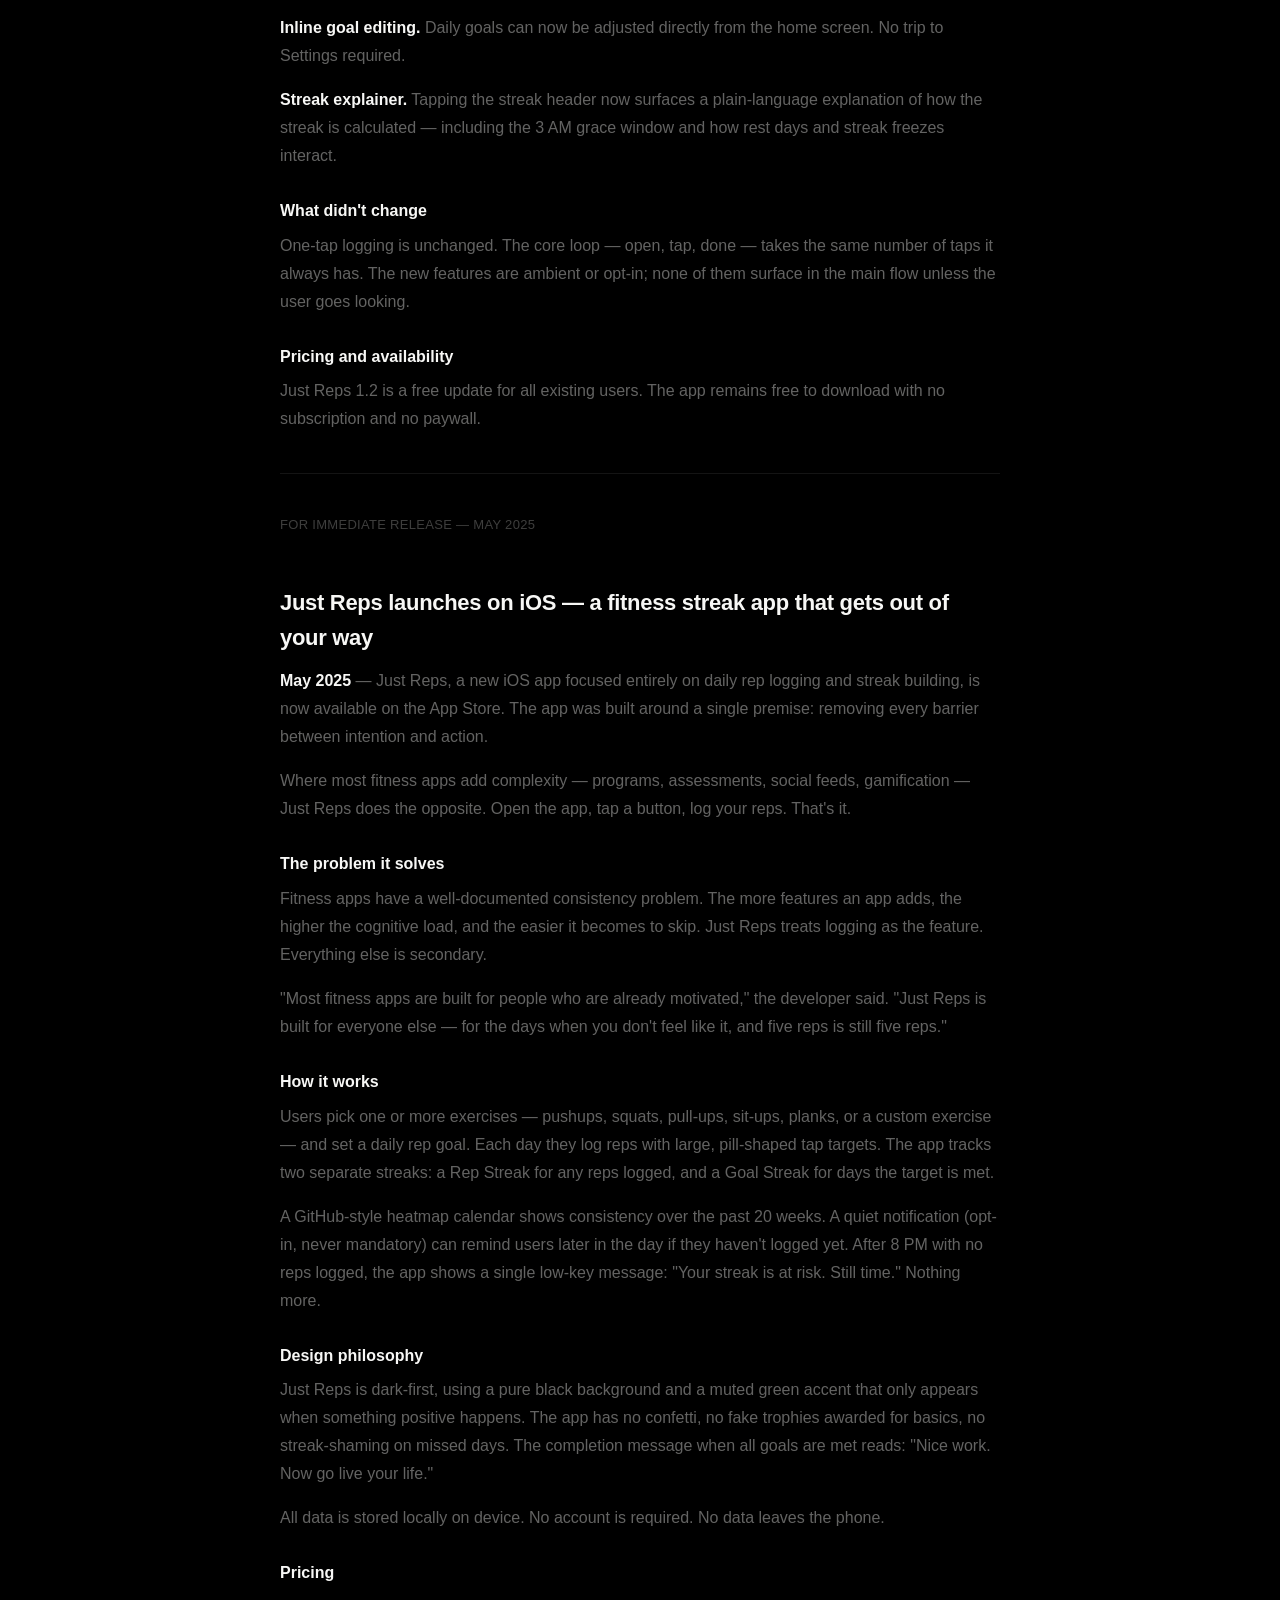
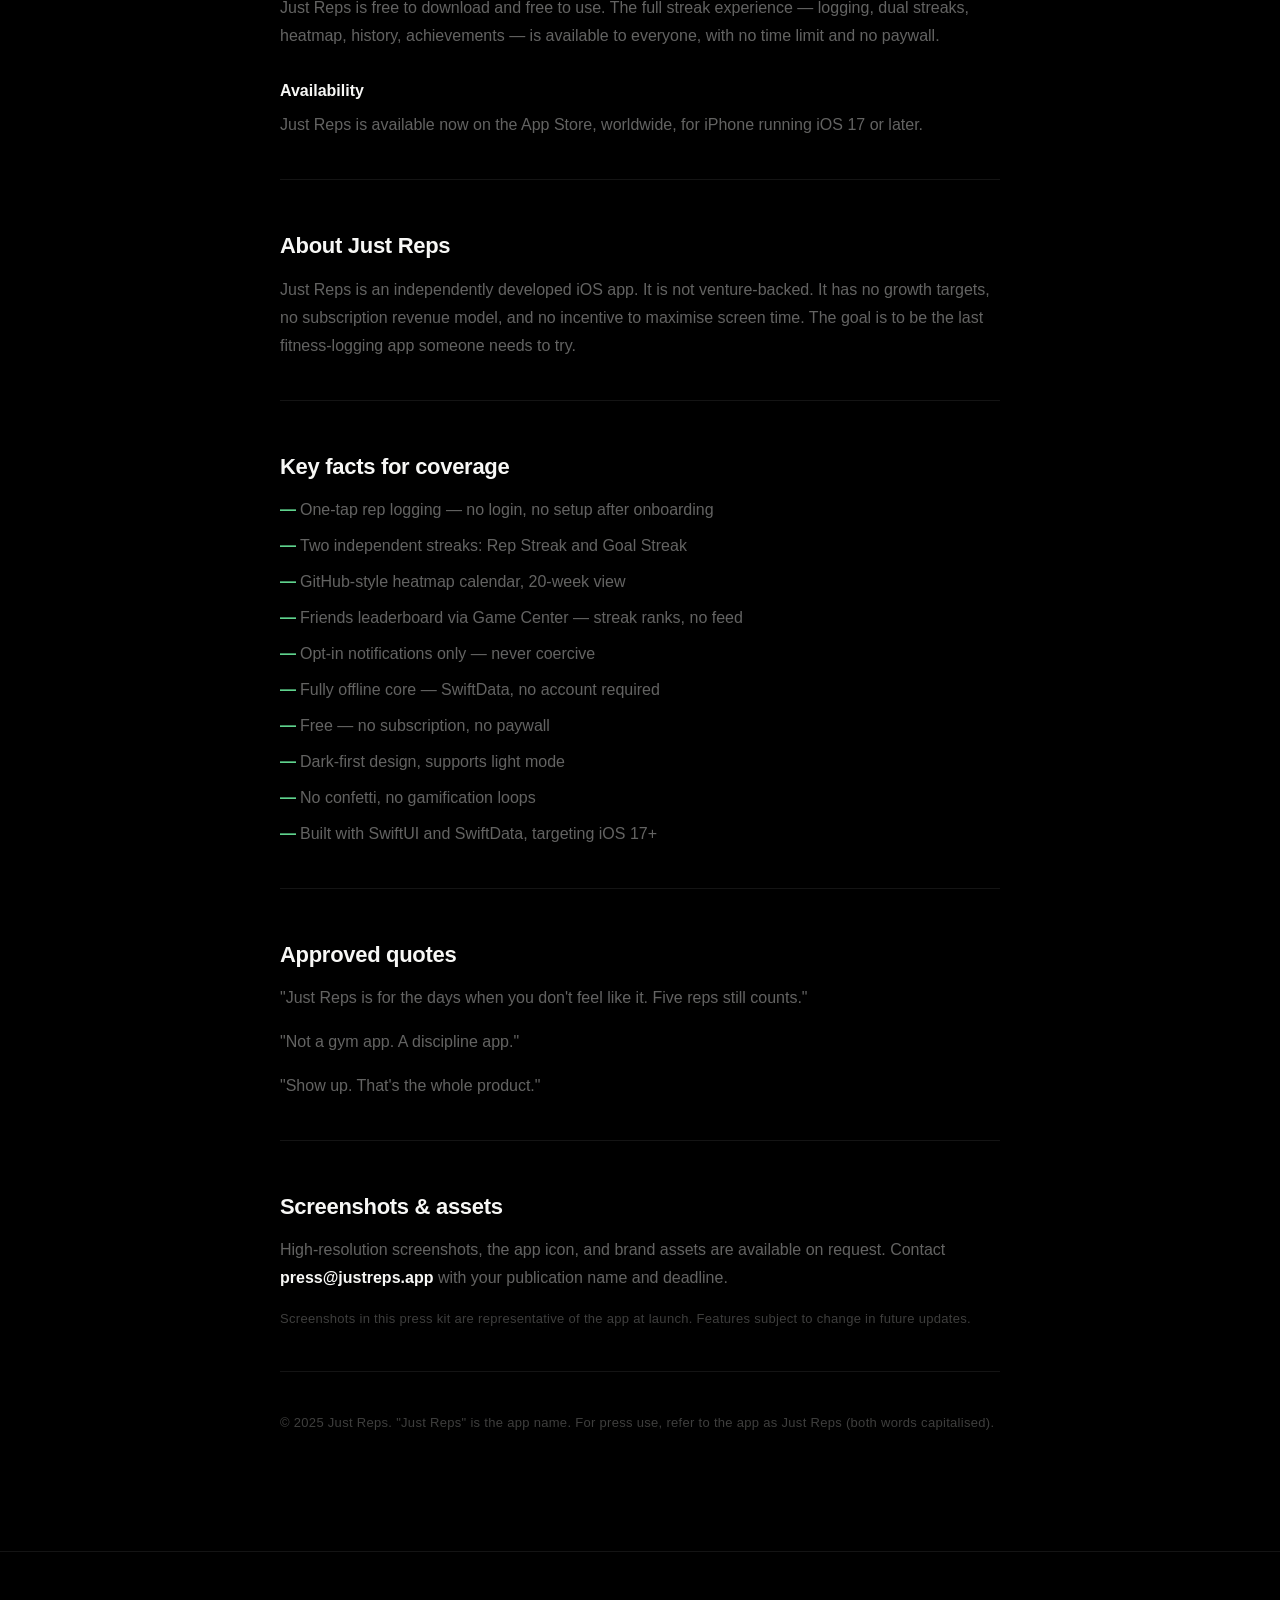
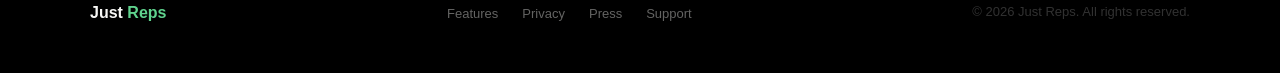
==== commit 0c4c1995: "Update website and press release for v1.3 - Add 1.3 press release (Friends, streak-at-risk warnings," ====
--- a/docs/press.html
+++ b/docs/press.html
@@ -55,7 +55,7 @@
 
   <div class="press-callout" style="margin-top: -24px;">
     <span class="label">Version</span>
-    <span class="value">1.2</span>
+    <span class="value">1.3</span>
   </div>
 
   <div class="press-callout" style="margin-top: -24px;">
@@ -67,6 +67,37 @@
     <span class="label">Press contact</span>
     <span class="value">press@justreps.app</span>
   </div>
+
+  <hr>
+
+  <!-- V1.3 press release -->
+  <p class="meta">FOR IMMEDIATE RELEASE — MAY 2026</p>
+
+  <h2>Just Reps 1.3 — friends, streak-at-risk warnings, and a HealthKit fix</h2>
+
+  <p><strong>May 2026</strong> — Just Reps, the minimalist iOS fitness streak app, releases version 1.3. The update adds a Friends tab powered by Game Center, a second at-risk notification for users with a streak to protect, and a correction to how rep sessions are credited to Apple Health.</p>
+
+  <p>The update adds the first social surface in Just Reps — deliberately narrow. Friends is a leaderboard of streaks, nothing more.</p>
+
+  <h3>What's new</h3>
+
+  <p><strong>Friends.</strong> A new tab shows where you and your Game Center friends rank by current rep streak. No posts, no likes, no activity feed. Just one number next to each name: how many days in a row they've shown up.</p>
+
+  <p><strong>Streak-at-risk notification.</strong> A second notification now fires at 8 PM when a user has an active streak but hasn't logged today. It auto-cancels the moment reps are logged. Tapping it opens a sheet showing which exercises still need reps and offers a streak freeze. The message is unchanged: "Your streak is at risk. Still time."</p>
+
+  <p><strong>Widget and Watch warnings.</strong> The small widget, medium widget, lock screen inline widget, and all Watch complications now swap to a ⚠ warning display after 8 PM when the streak is at risk — consistent with the threshold used elsewhere in the app.</p>
+
+  <p><strong>Watch freeze bars.</strong> Freeze days in the Watch activity bar chart now render as flat blue bars, visually distinct from logged days and zero days.</p>
+
+  <p><strong>HealthKit ring credit fix.</strong> Previous versions calculated Apple Health exercise credit using a reps-per-minute formula, which over- or under-credited depending on exercise pace. Version 1.3 replaces this with a flat 2-minute credit per rep-count log. Timer-based exercises — plank and stretching — keep their accurate durations. The reps-per-minute setting has been removed.</p>
+
+  <h3>What didn't change</h3>
+
+  <p>One-tap logging is unchanged. The Friends tab is additive — it doesn't appear in the log flow and doesn't interrupt anything. The at-risk notification only fires if the user already has a streak to protect, and cancels itself the moment they log.</p>
+
+  <h3>Pricing and availability</h3>
+
+  <p>Just Reps 1.3 is a free update for all existing users. The app remains free to download with no subscription and no paywall.</p>
 
   <hr>
 
@@ -150,11 +181,12 @@
     <li>One-tap rep logging — no login, no setup after onboarding</li>
     <li>Two independent streaks: Rep Streak and Goal Streak</li>
     <li>GitHub-style heatmap calendar, 20-week view</li>
+    <li>Friends leaderboard via Game Center — streak ranks, no feed</li>
     <li>Opt-in notifications only — never coercive</li>
-    <li>Fully offline — SwiftData, no server, no account</li>
+    <li>Fully offline core — SwiftData, no account required</li>
     <li>Free — no subscription, no paywall</li>
     <li>Dark-first design, supports light mode</li>
-    <li>No confetti, no social features, no gamification loops</li>
+    <li>No confetti, no gamification loops</li>
     <li>Built with SwiftUI and SwiftData, targeting iOS 17+</li>
   </ul>
 
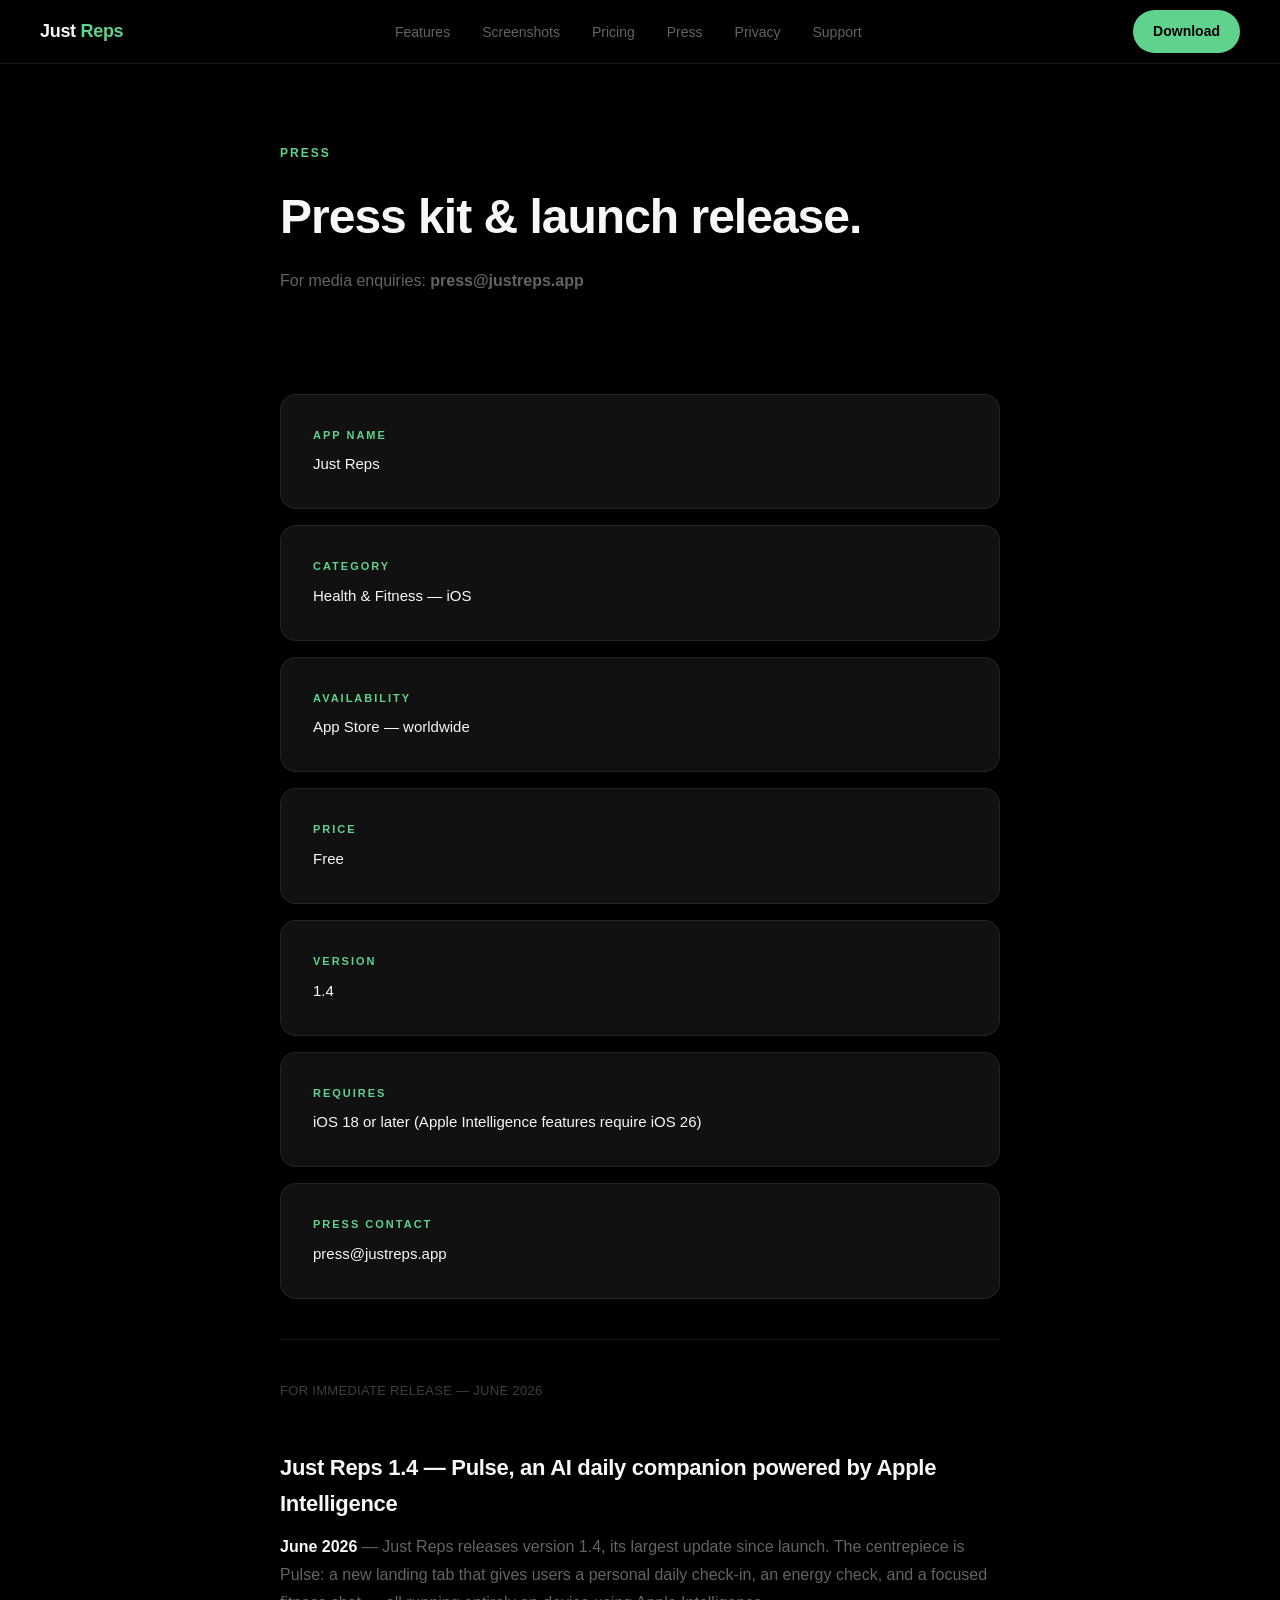
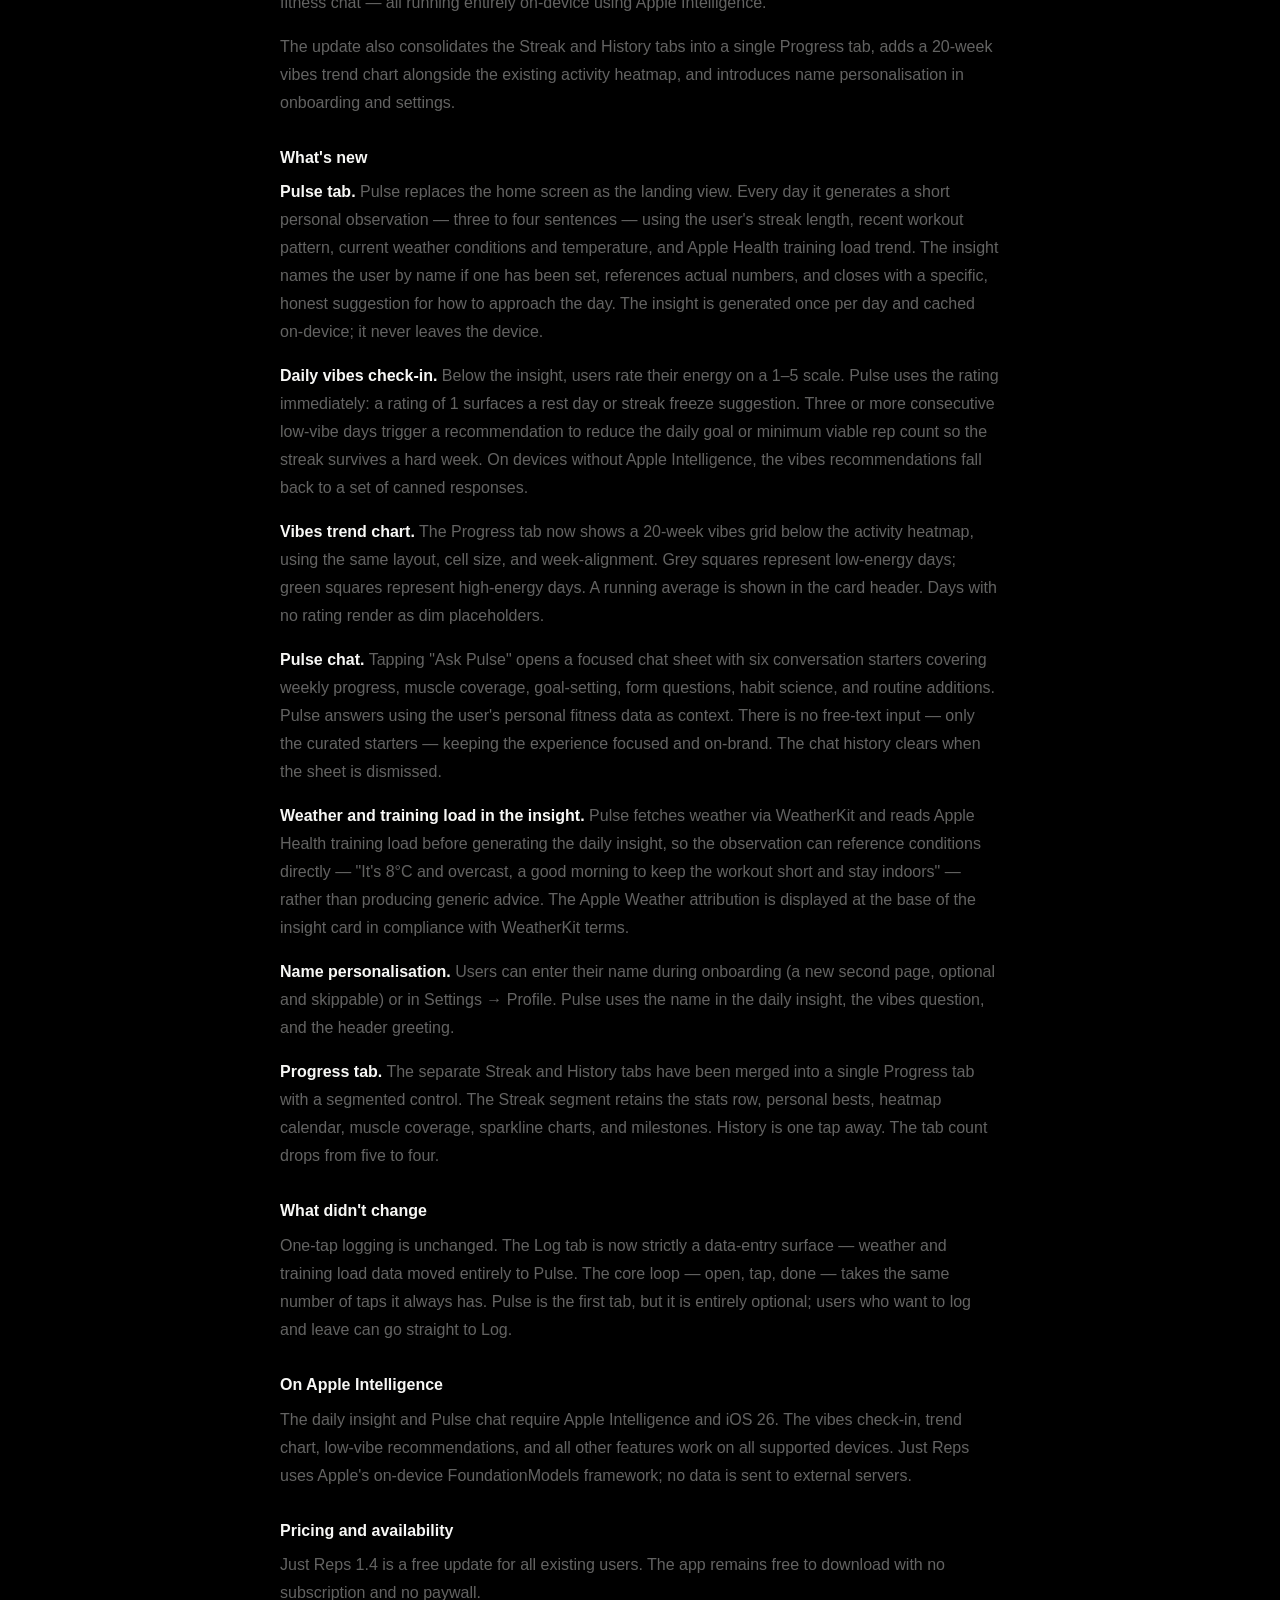
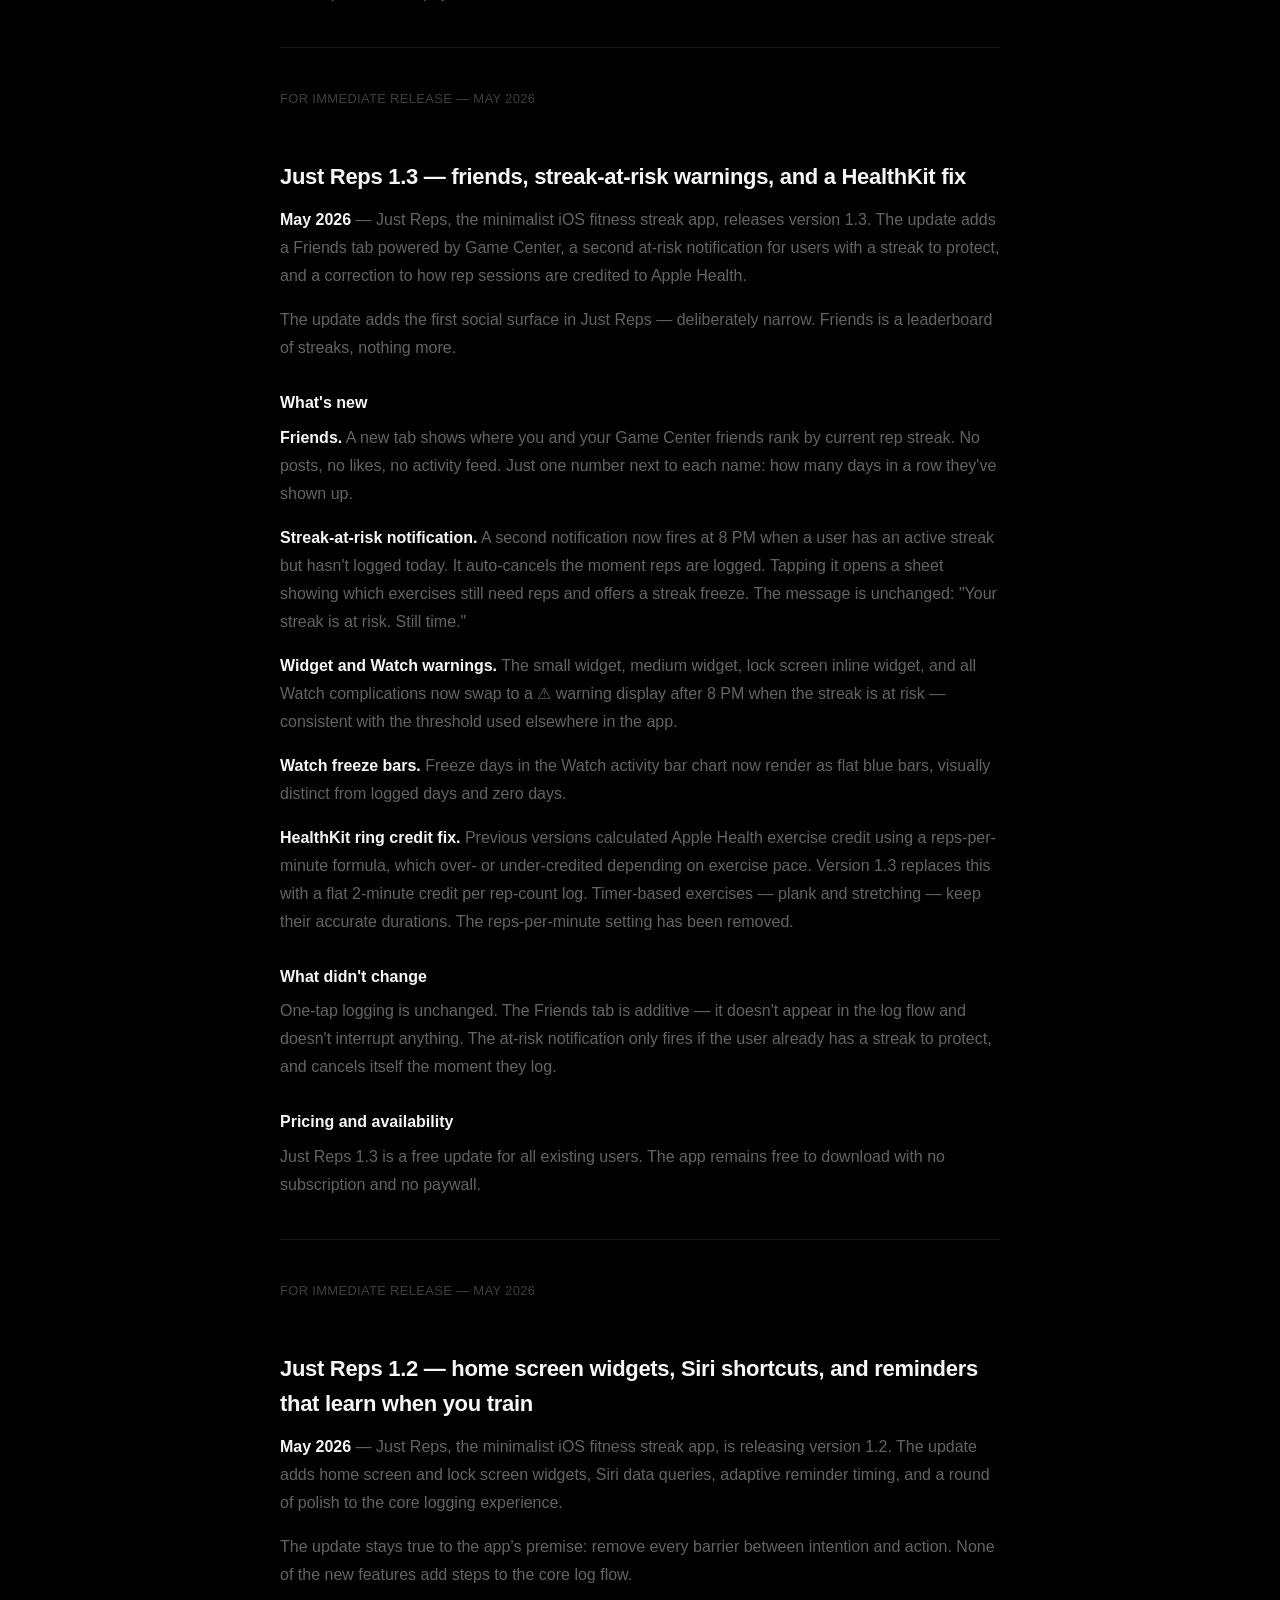
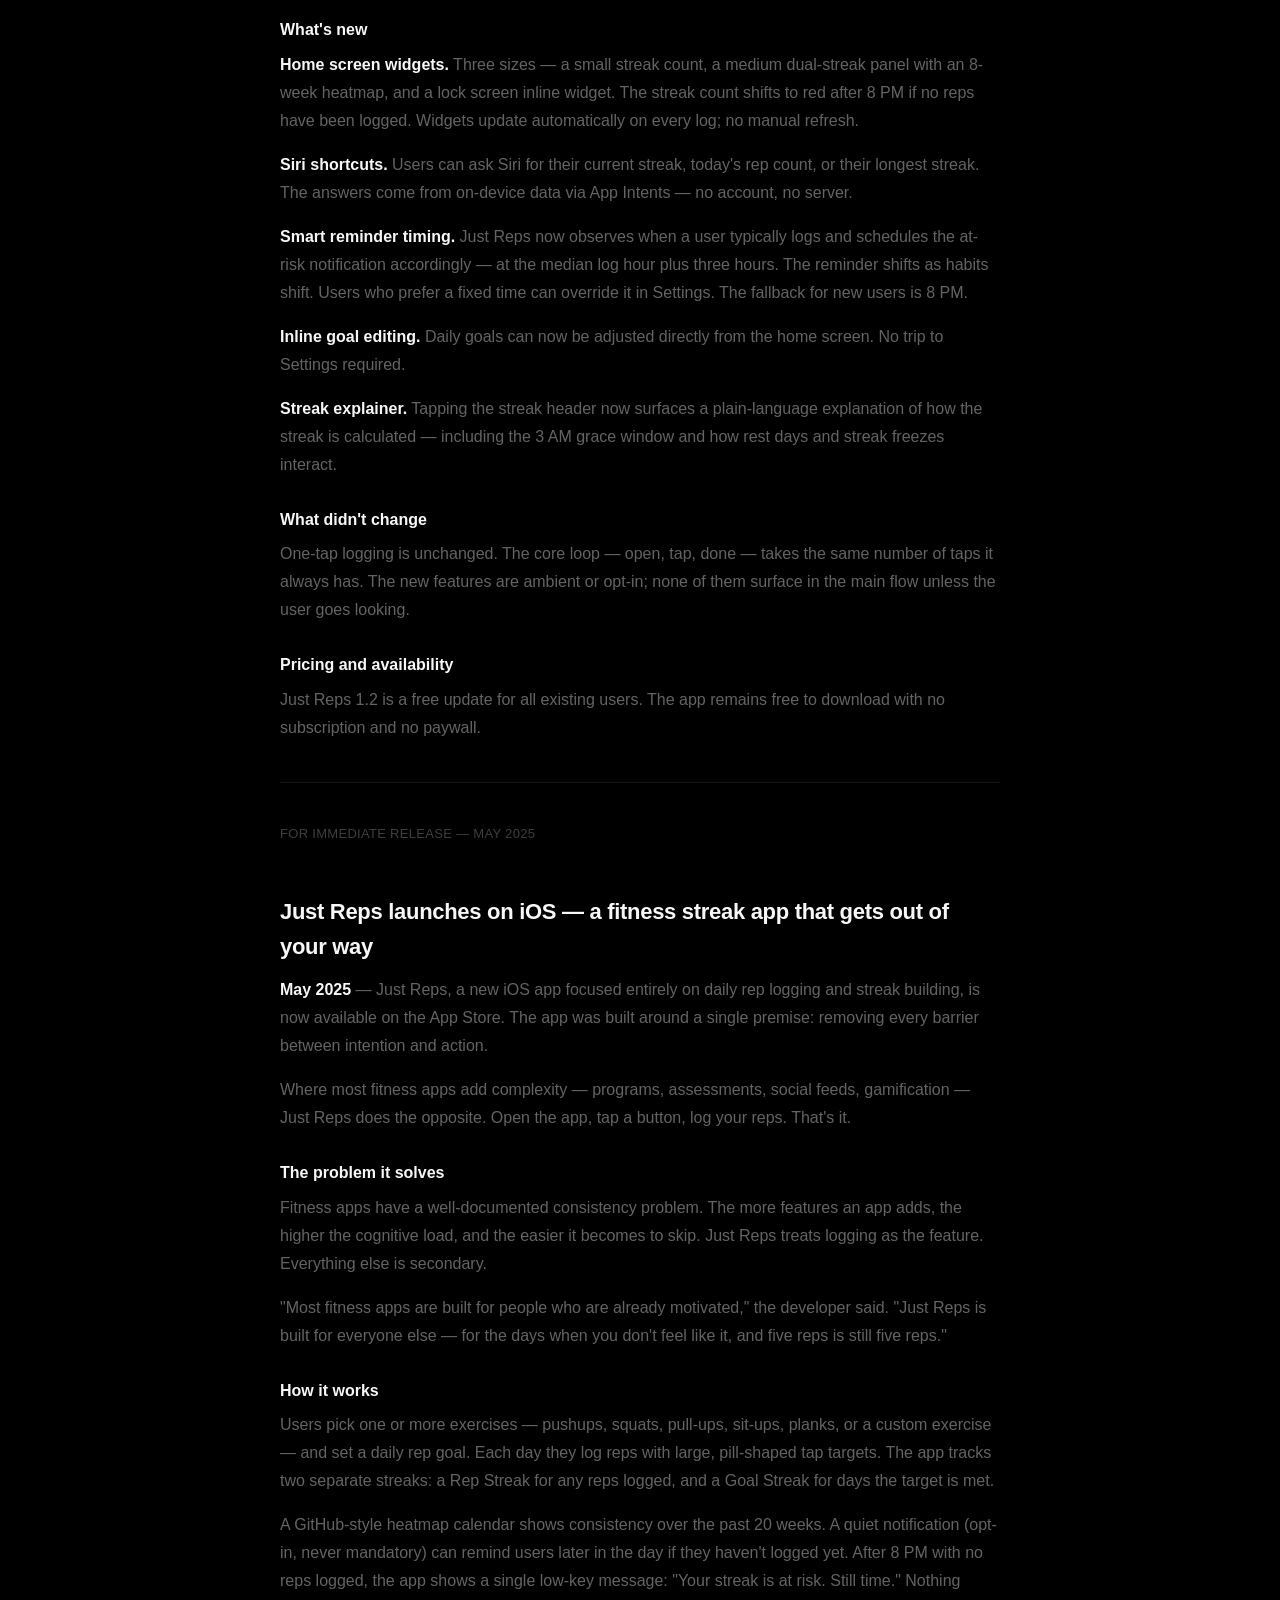
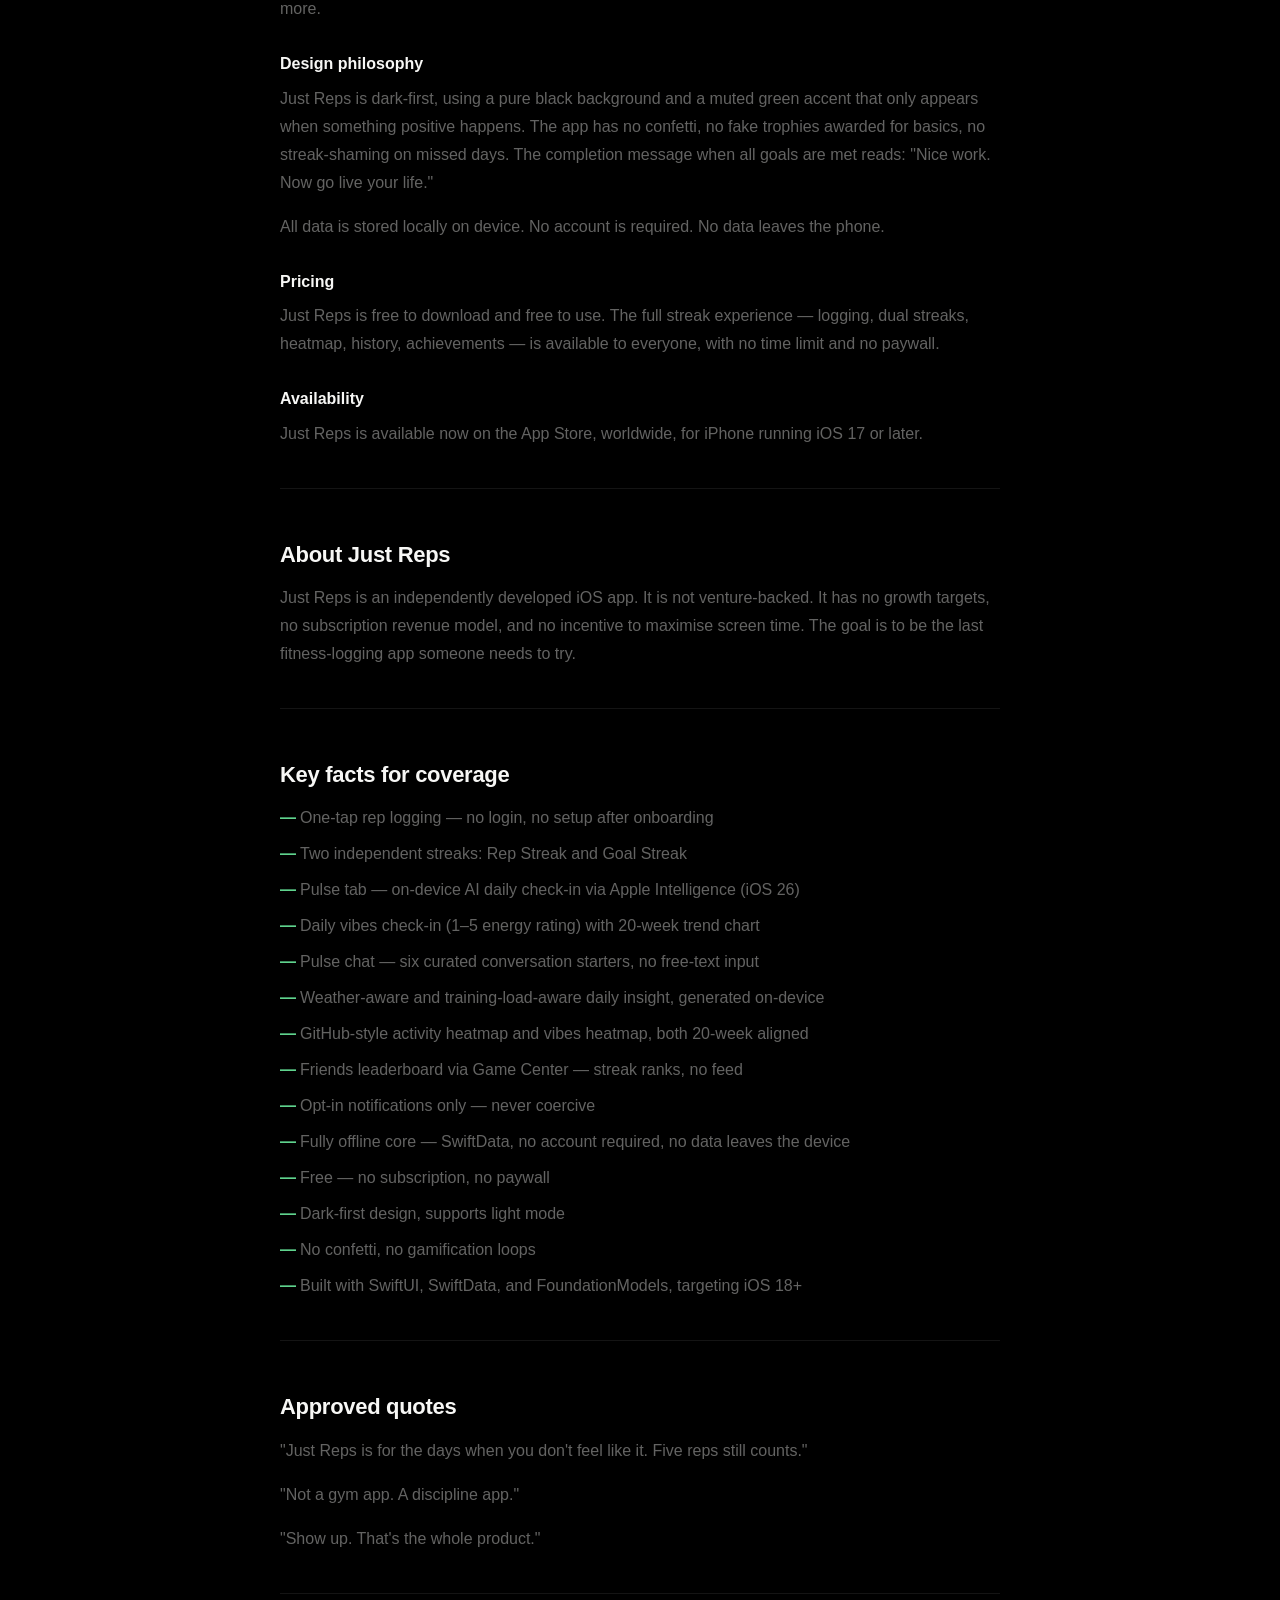
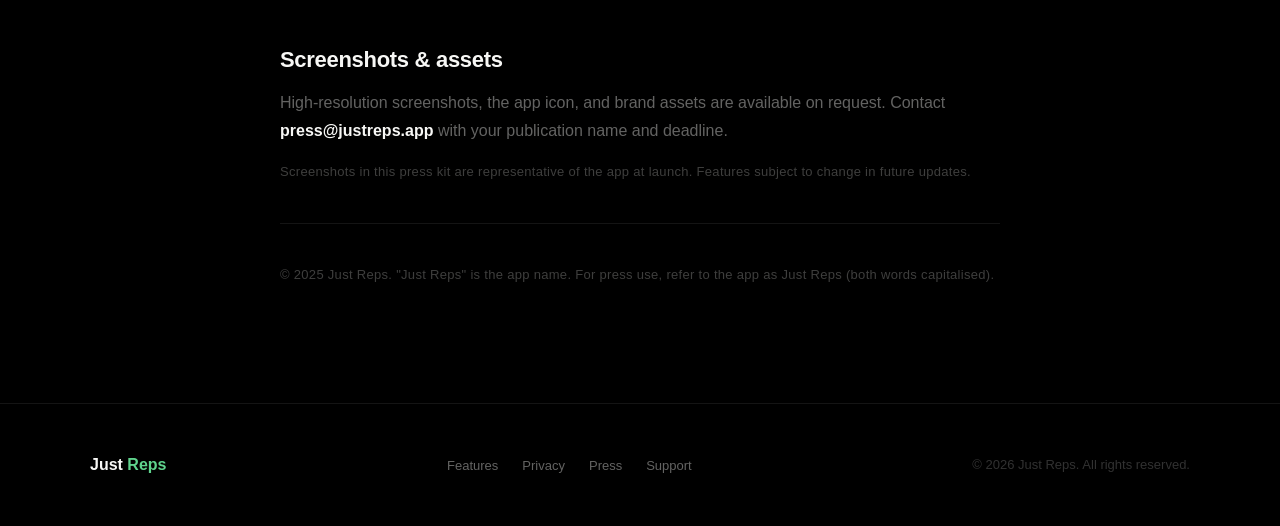
==== commit 19aabe6b: "v1.4: Pulse tab — AI daily check-in, vibes trend, chat modal - Pulse tab: on-device AI daily insight" ====
--- a/docs/press.html
+++ b/docs/press.html
@@ -55,18 +55,57 @@
 
   <div class="press-callout" style="margin-top: -24px;">
     <span class="label">Version</span>
-    <span class="value">1.3</span>
+    <span class="value">1.4</span>
   </div>
 
   <div class="press-callout" style="margin-top: -24px;">
     <span class="label">Requires</span>
-    <span class="value">iOS 17 or later</span>
+    <span class="value">iOS 18 or later (Apple Intelligence features require iOS 26)</span>
   </div>
 
   <div class="press-callout" style="margin-top: -24px;">
     <span class="label">Press contact</span>
     <span class="value">press@justreps.app</span>
   </div>
+
+  <hr>
+
+  <!-- V1.4 press release -->
+  <p class="meta">FOR IMMEDIATE RELEASE — JUNE 2026</p>
+
+  <h2>Just Reps 1.4 — Pulse, an AI daily companion powered by Apple Intelligence</h2>
+
+  <p><strong>June 2026</strong> — Just Reps releases version 1.4, its largest update since launch. The centrepiece is Pulse: a new landing tab that gives users a personal daily check-in, an energy check, and a focused fitness chat — all running entirely on-device using Apple Intelligence.</p>
+
+  <p>The update also consolidates the Streak and History tabs into a single Progress tab, adds a 20-week vibes trend chart alongside the existing activity heatmap, and introduces name personalisation in onboarding and settings.</p>
+
+  <h3>What's new</h3>
+
+  <p><strong>Pulse tab.</strong> Pulse replaces the home screen as the landing view. Every day it generates a short personal observation — three to four sentences — using the user's streak length, recent workout pattern, current weather conditions and temperature, and Apple Health training load trend. The insight names the user by name if one has been set, references actual numbers, and closes with a specific, honest suggestion for how to approach the day. The insight is generated once per day and cached on-device; it never leaves the device.</p>
+
+  <p><strong>Daily vibes check-in.</strong> Below the insight, users rate their energy on a 1–5 scale. Pulse uses the rating immediately: a rating of 1 surfaces a rest day or streak freeze suggestion. Three or more consecutive low-vibe days trigger a recommendation to reduce the daily goal or minimum viable rep count so the streak survives a hard week. On devices without Apple Intelligence, the vibes recommendations fall back to a set of canned responses.</p>
+
+  <p><strong>Vibes trend chart.</strong> The Progress tab now shows a 20-week vibes grid below the activity heatmap, using the same layout, cell size, and week-alignment. Grey squares represent low-energy days; green squares represent high-energy days. A running average is shown in the card header. Days with no rating render as dim placeholders.</p>
+
+  <p><strong>Pulse chat.</strong> Tapping "Ask Pulse" opens a focused chat sheet with six conversation starters covering weekly progress, muscle coverage, goal-setting, form questions, habit science, and routine additions. Pulse answers using the user's personal fitness data as context. There is no free-text input — only the curated starters — keeping the experience focused and on-brand. The chat history clears when the sheet is dismissed.</p>
+
+  <p><strong>Weather and training load in the insight.</strong> Pulse fetches weather via WeatherKit and reads Apple Health training load before generating the daily insight, so the observation can reference conditions directly — "It's 8°C and overcast, a good morning to keep the workout short and stay indoors" — rather than producing generic advice. The Apple Weather attribution is displayed at the base of the insight card in compliance with WeatherKit terms.</p>
+
+  <p><strong>Name personalisation.</strong> Users can enter their name during onboarding (a new second page, optional and skippable) or in Settings → Profile. Pulse uses the name in the daily insight, the vibes question, and the header greeting.</p>
+
+  <p><strong>Progress tab.</strong> The separate Streak and History tabs have been merged into a single Progress tab with a segmented control. The Streak segment retains the stats row, personal bests, heatmap calendar, muscle coverage, sparkline charts, and milestones. History is one tap away. The tab count drops from five to four.</p>
+
+  <h3>What didn't change</h3>
+
+  <p>One-tap logging is unchanged. The Log tab is now strictly a data-entry surface — weather and training load data moved entirely to Pulse. The core loop — open, tap, done — takes the same number of taps it always has. Pulse is the first tab, but it is entirely optional; users who want to log and leave can go straight to Log.</p>
+
+  <h3>On Apple Intelligence</h3>
+
+  <p>The daily insight and Pulse chat require Apple Intelligence and iOS 26. The vibes check-in, trend chart, low-vibe recommendations, and all other features work on all supported devices. Just Reps uses Apple's on-device FoundationModels framework; no data is sent to external servers.</p>
+
+  <h3>Pricing and availability</h3>
+
+  <p>Just Reps 1.4 is a free update for all existing users. The app remains free to download with no subscription and no paywall.</p>
 
   <hr>
 
@@ -180,14 +219,18 @@
   <ul>
     <li>One-tap rep logging — no login, no setup after onboarding</li>
     <li>Two independent streaks: Rep Streak and Goal Streak</li>
-    <li>GitHub-style heatmap calendar, 20-week view</li>
+    <li>Pulse tab — on-device AI daily check-in via Apple Intelligence (iOS 26)</li>
+    <li>Daily vibes check-in (1–5 energy rating) with 20-week trend chart</li>
+    <li>Pulse chat — six curated conversation starters, no free-text input</li>
+    <li>Weather-aware and training-load-aware daily insight, generated on-device</li>
+    <li>GitHub-style activity heatmap and vibes heatmap, both 20-week aligned</li>
     <li>Friends leaderboard via Game Center — streak ranks, no feed</li>
     <li>Opt-in notifications only — never coercive</li>
-    <li>Fully offline core — SwiftData, no account required</li>
+    <li>Fully offline core — SwiftData, no account required, no data leaves the device</li>
     <li>Free — no subscription, no paywall</li>
     <li>Dark-first design, supports light mode</li>
     <li>No confetti, no gamification loops</li>
-    <li>Built with SwiftUI and SwiftData, targeting iOS 17+</li>
+    <li>Built with SwiftUI, SwiftData, and FoundationModels, targeting iOS 18+</li>
   </ul>
 
   <hr>
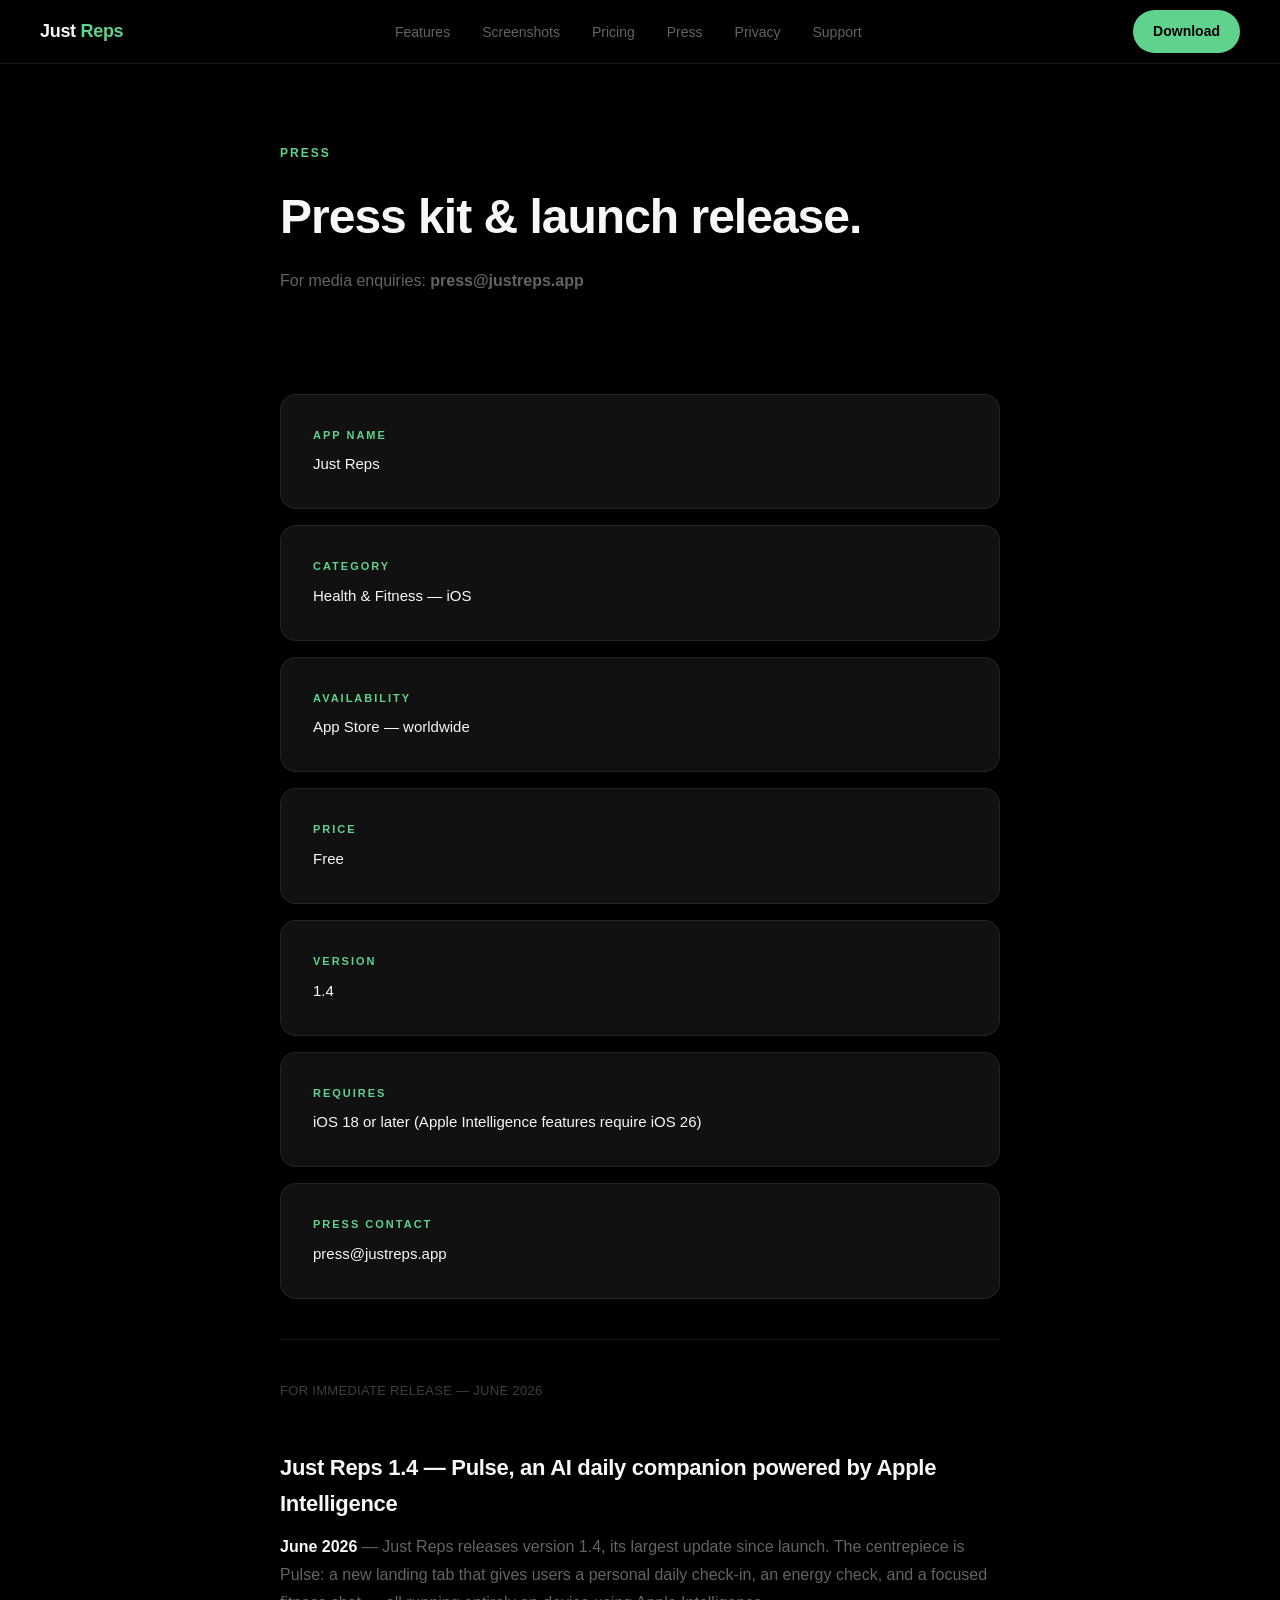
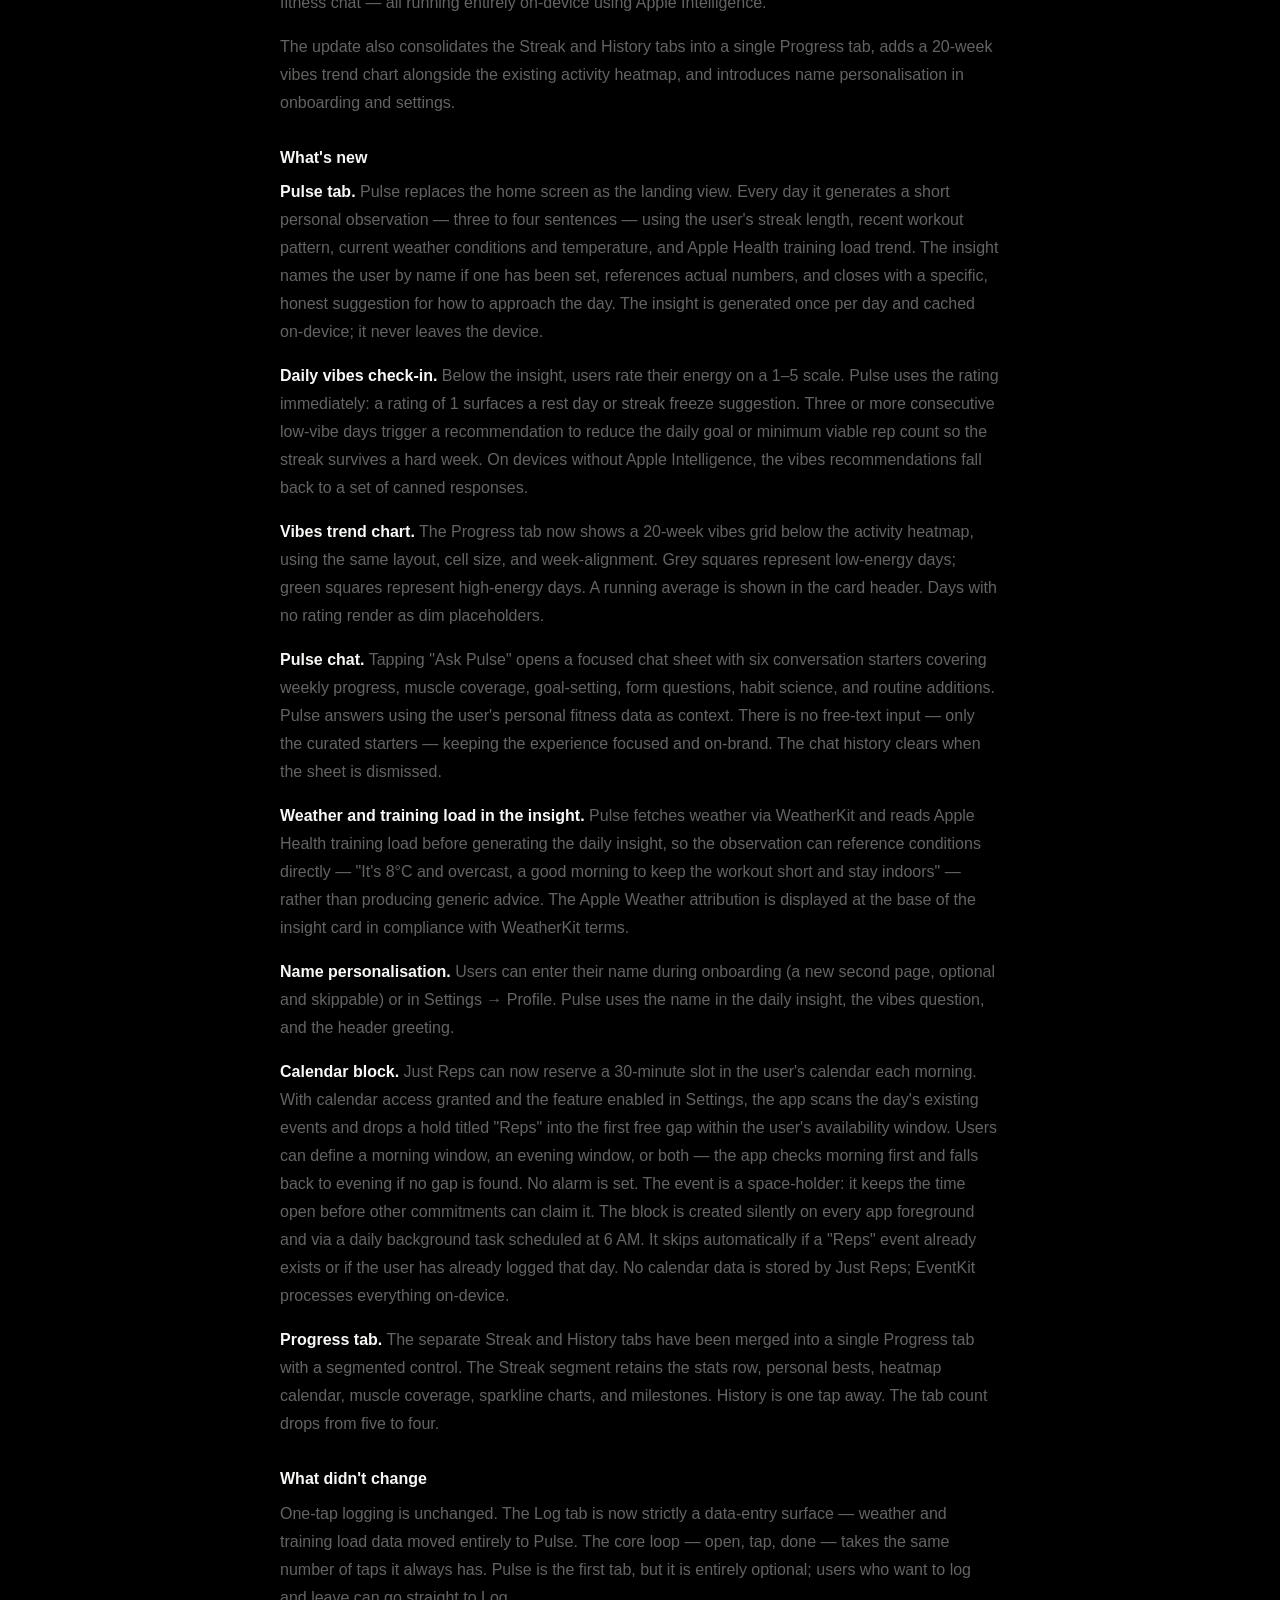
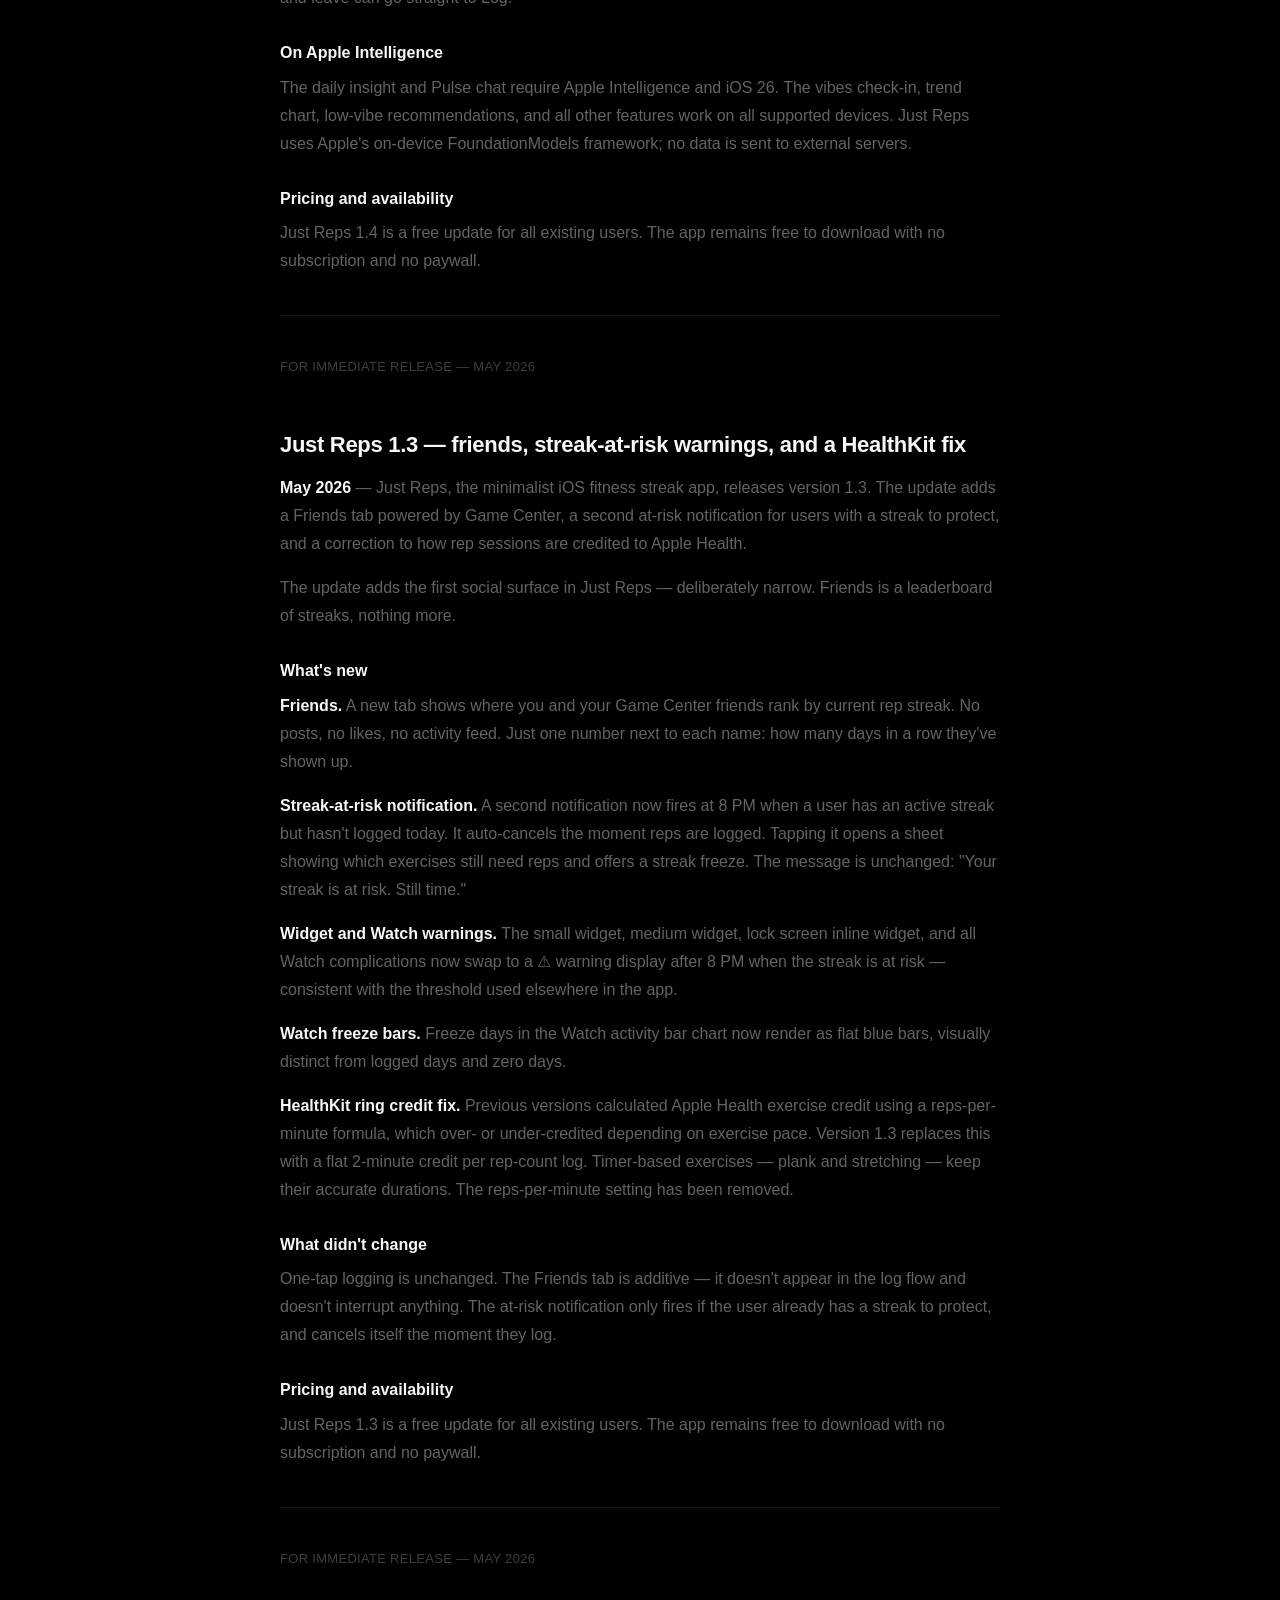
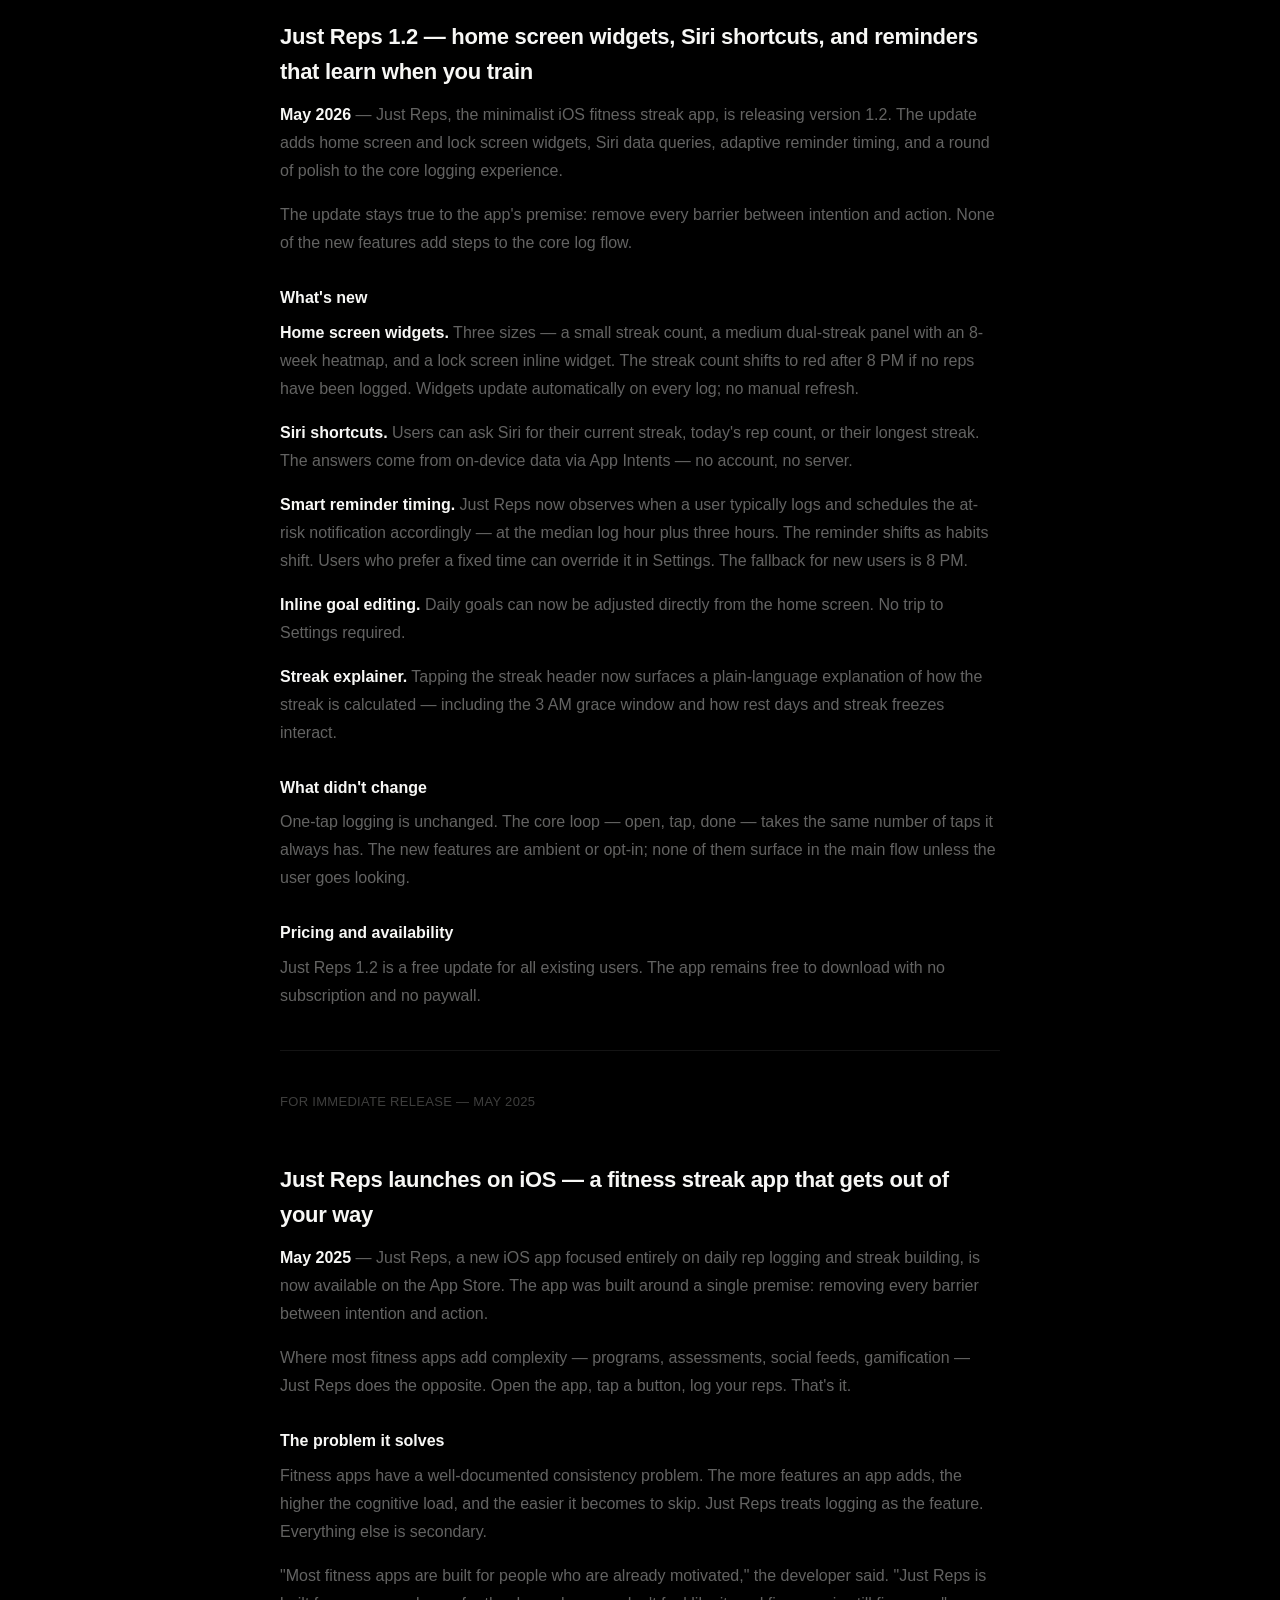
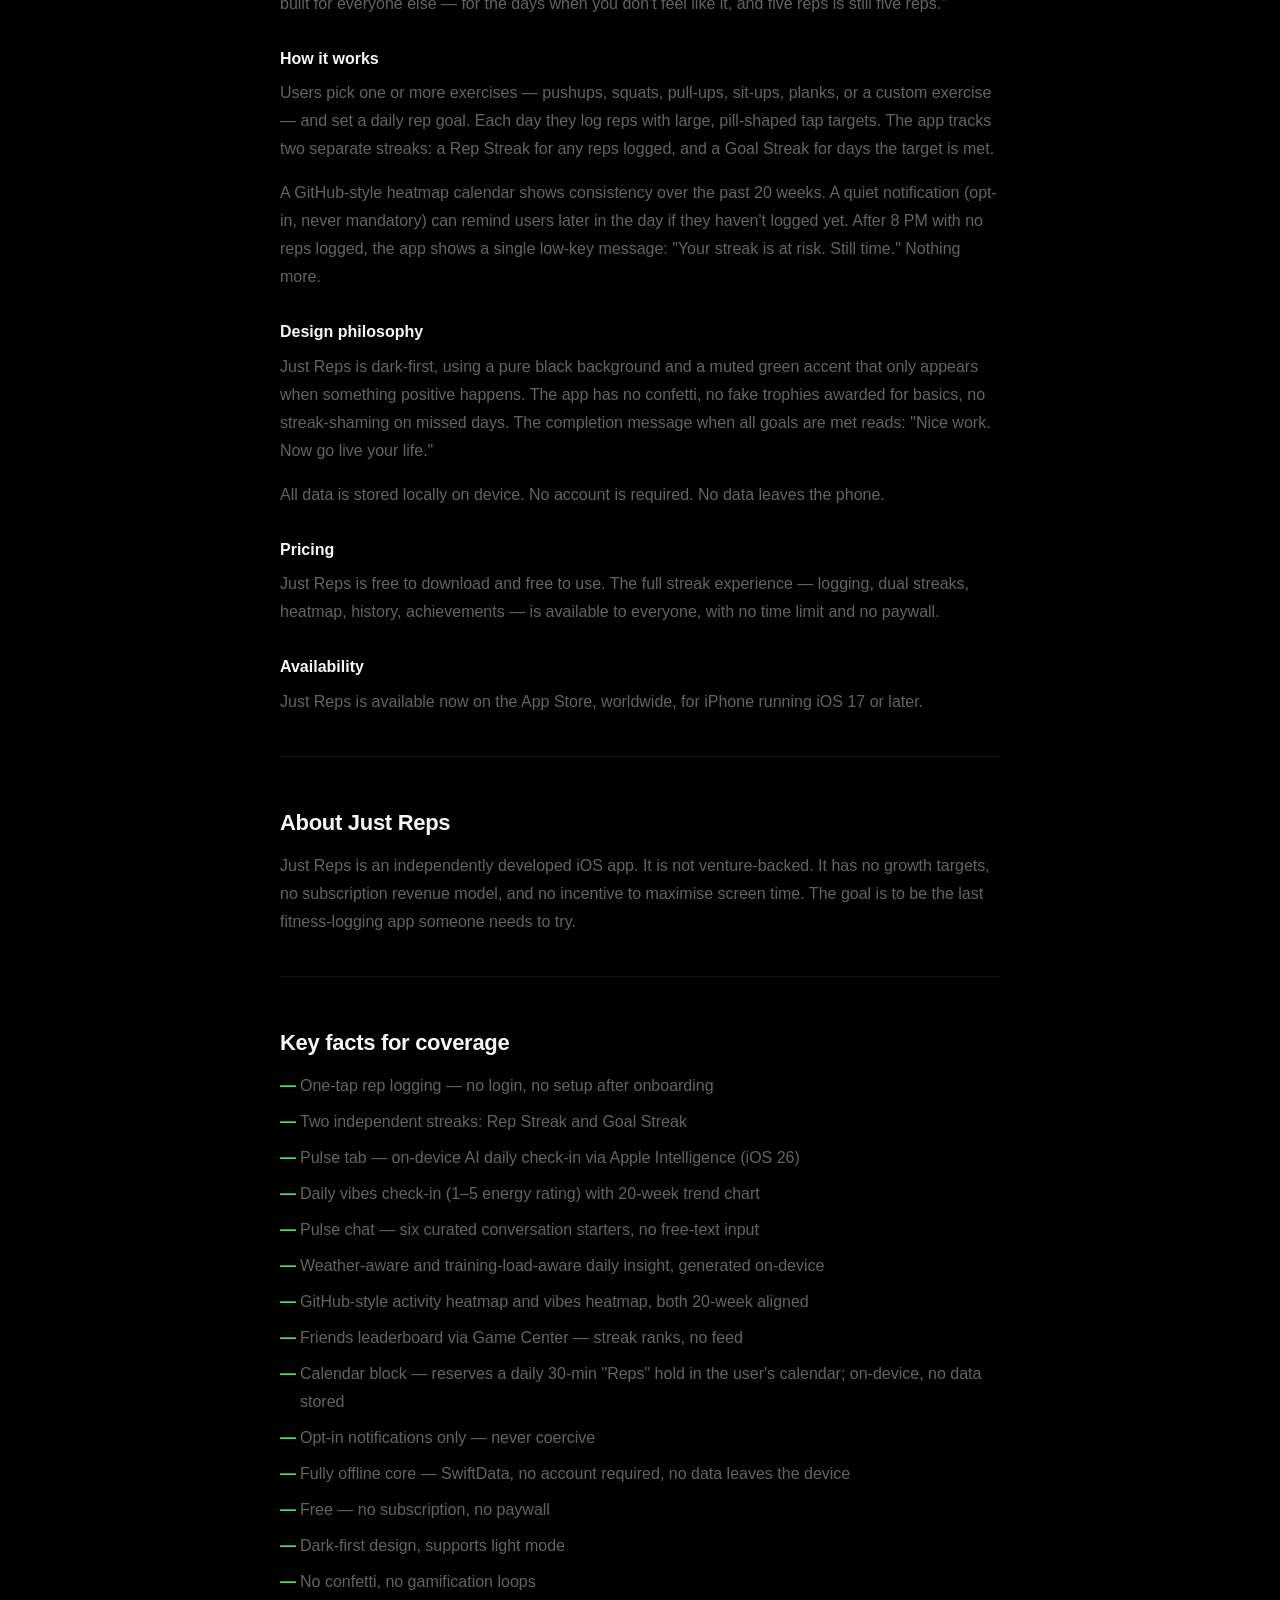
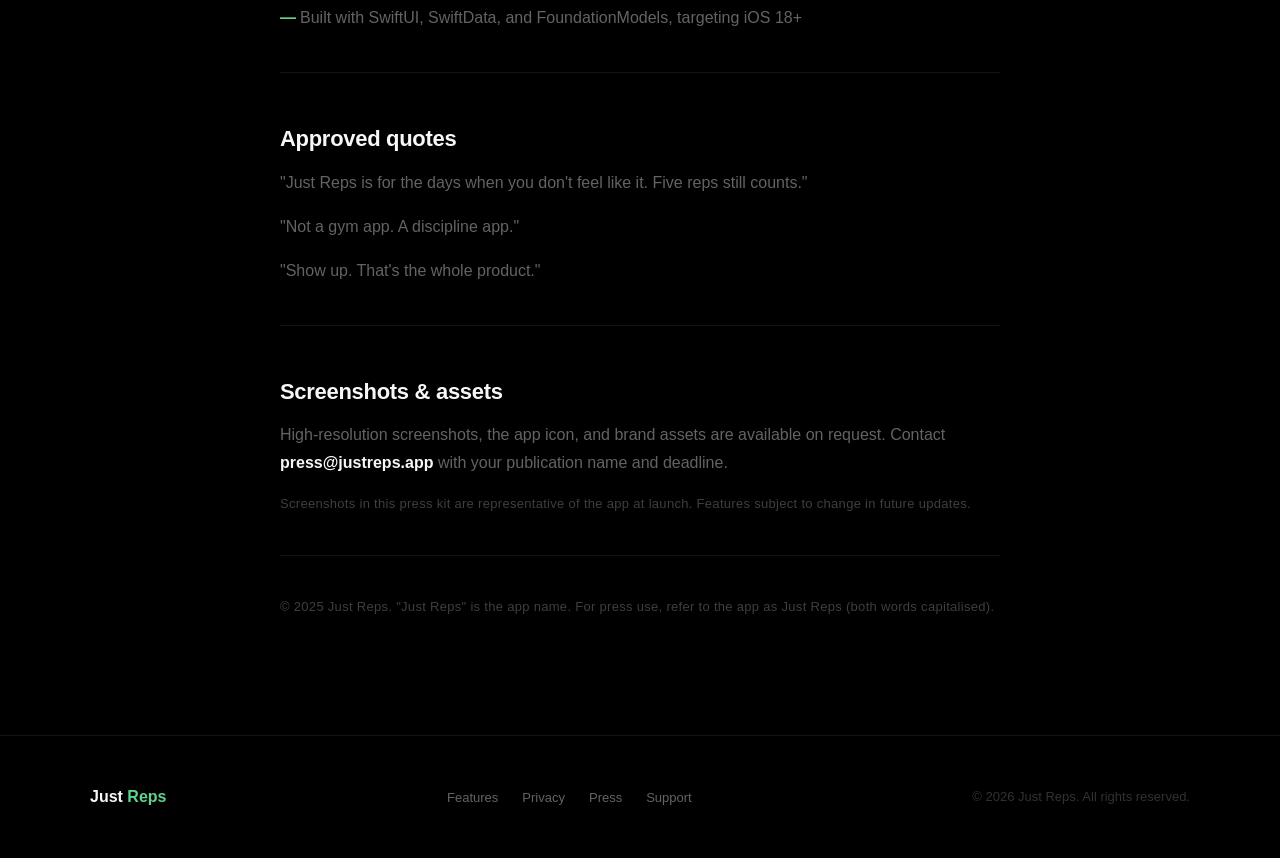
==== commit 718b8343: "Add workout calendar block (1.4 build 6) Reserves a daily 30-min "Reps" event in the user's calendar" ====
--- a/docs/press.html
+++ b/docs/press.html
@@ -93,6 +93,8 @@
 
   <p><strong>Name personalisation.</strong> Users can enter their name during onboarding (a new second page, optional and skippable) or in Settings → Profile. Pulse uses the name in the daily insight, the vibes question, and the header greeting.</p>
 
+  <p><strong>Calendar block.</strong> Just Reps can now reserve a 30-minute slot in the user's calendar each morning. With calendar access granted and the feature enabled in Settings, the app scans the day's existing events and drops a hold titled "Reps" into the first free gap within the user's availability window. Users can define a morning window, an evening window, or both — the app checks morning first and falls back to evening if no gap is found. No alarm is set. The event is a space-holder: it keeps the time open before other commitments can claim it. The block is created silently on every app foreground and via a daily background task scheduled at 6 AM. It skips automatically if a "Reps" event already exists or if the user has already logged that day. No calendar data is stored by Just Reps; EventKit processes everything on-device.</p>
+
   <p><strong>Progress tab.</strong> The separate Streak and History tabs have been merged into a single Progress tab with a segmented control. The Streak segment retains the stats row, personal bests, heatmap calendar, muscle coverage, sparkline charts, and milestones. History is one tap away. The tab count drops from five to four.</p>
 
   <h3>What didn't change</h3>
@@ -225,6 +227,7 @@
     <li>Weather-aware and training-load-aware daily insight, generated on-device</li>
     <li>GitHub-style activity heatmap and vibes heatmap, both 20-week aligned</li>
     <li>Friends leaderboard via Game Center — streak ranks, no feed</li>
+    <li>Calendar block — reserves a daily 30-min "Reps" hold in the user's calendar; on-device, no data stored</li>
     <li>Opt-in notifications only — never coercive</li>
     <li>Fully offline core — SwiftData, no account required, no data leaves the device</li>
     <li>Free — no subscription, no paywall</li>
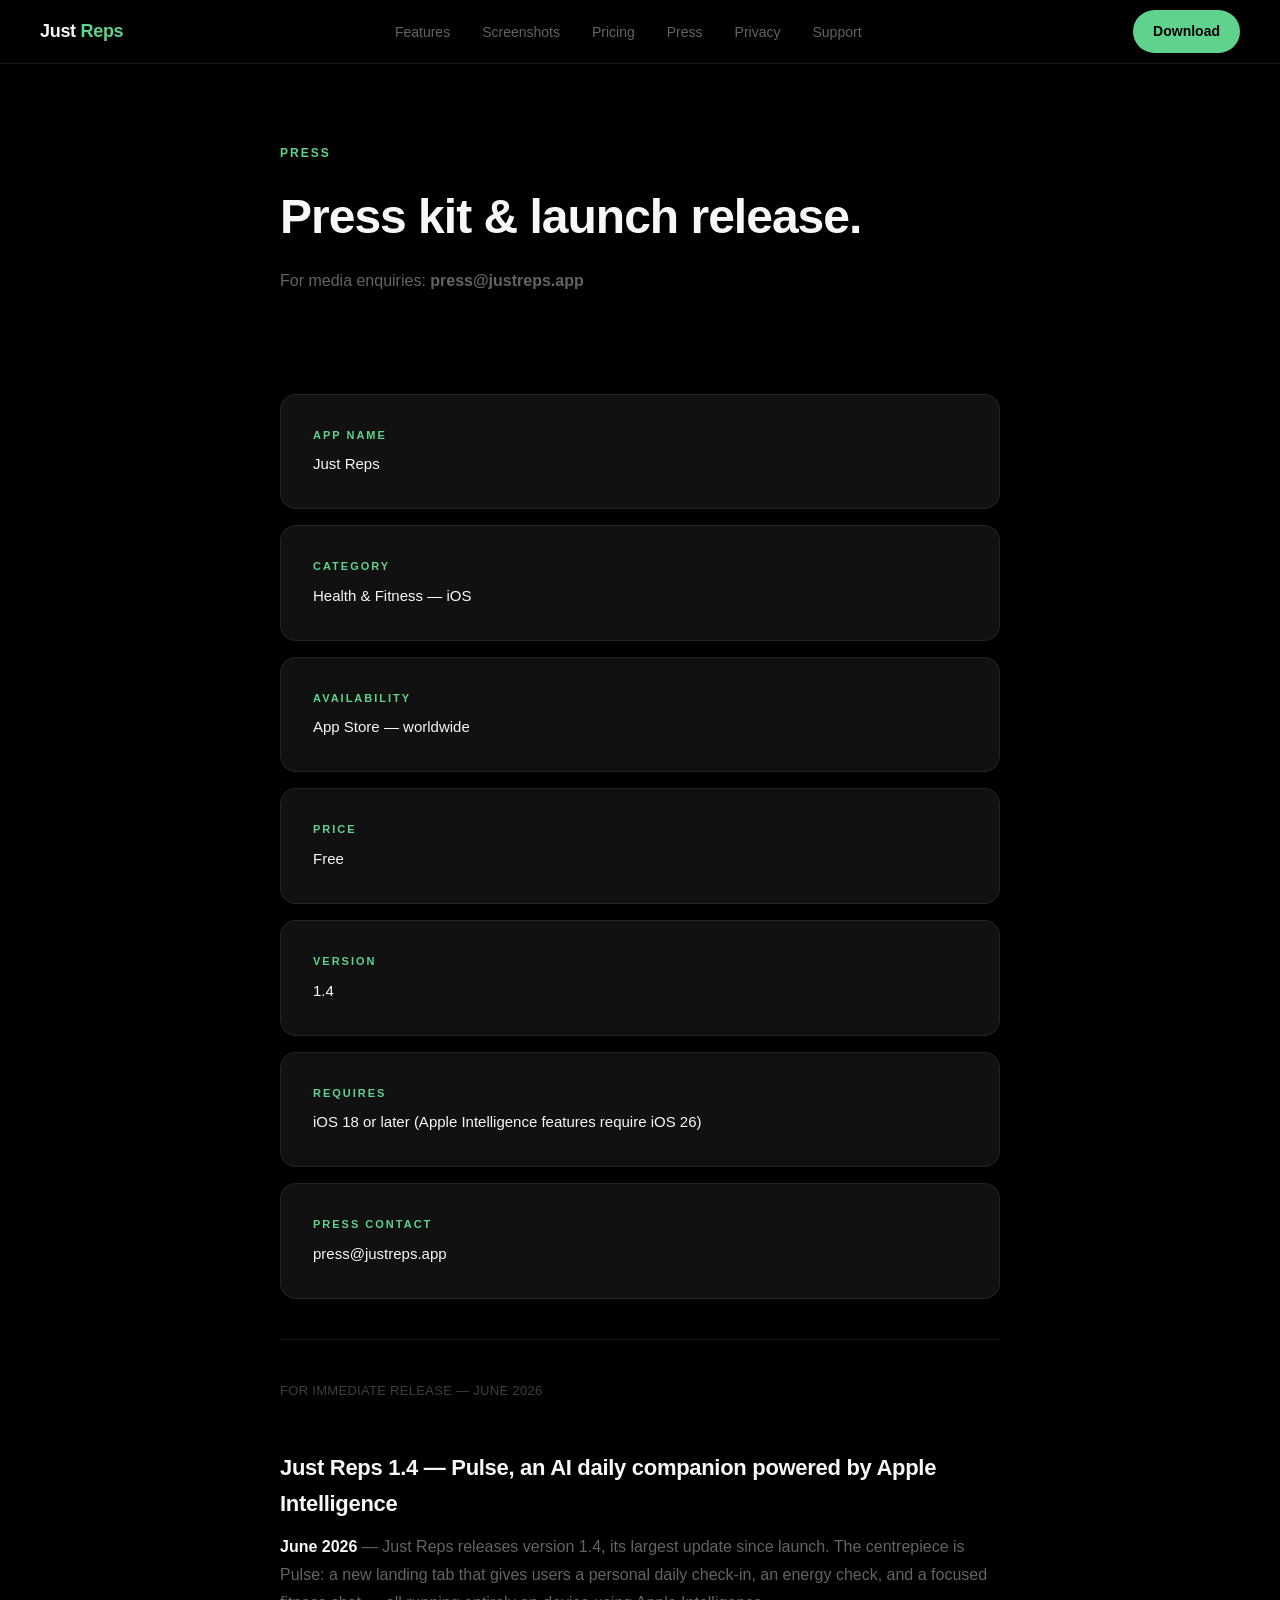
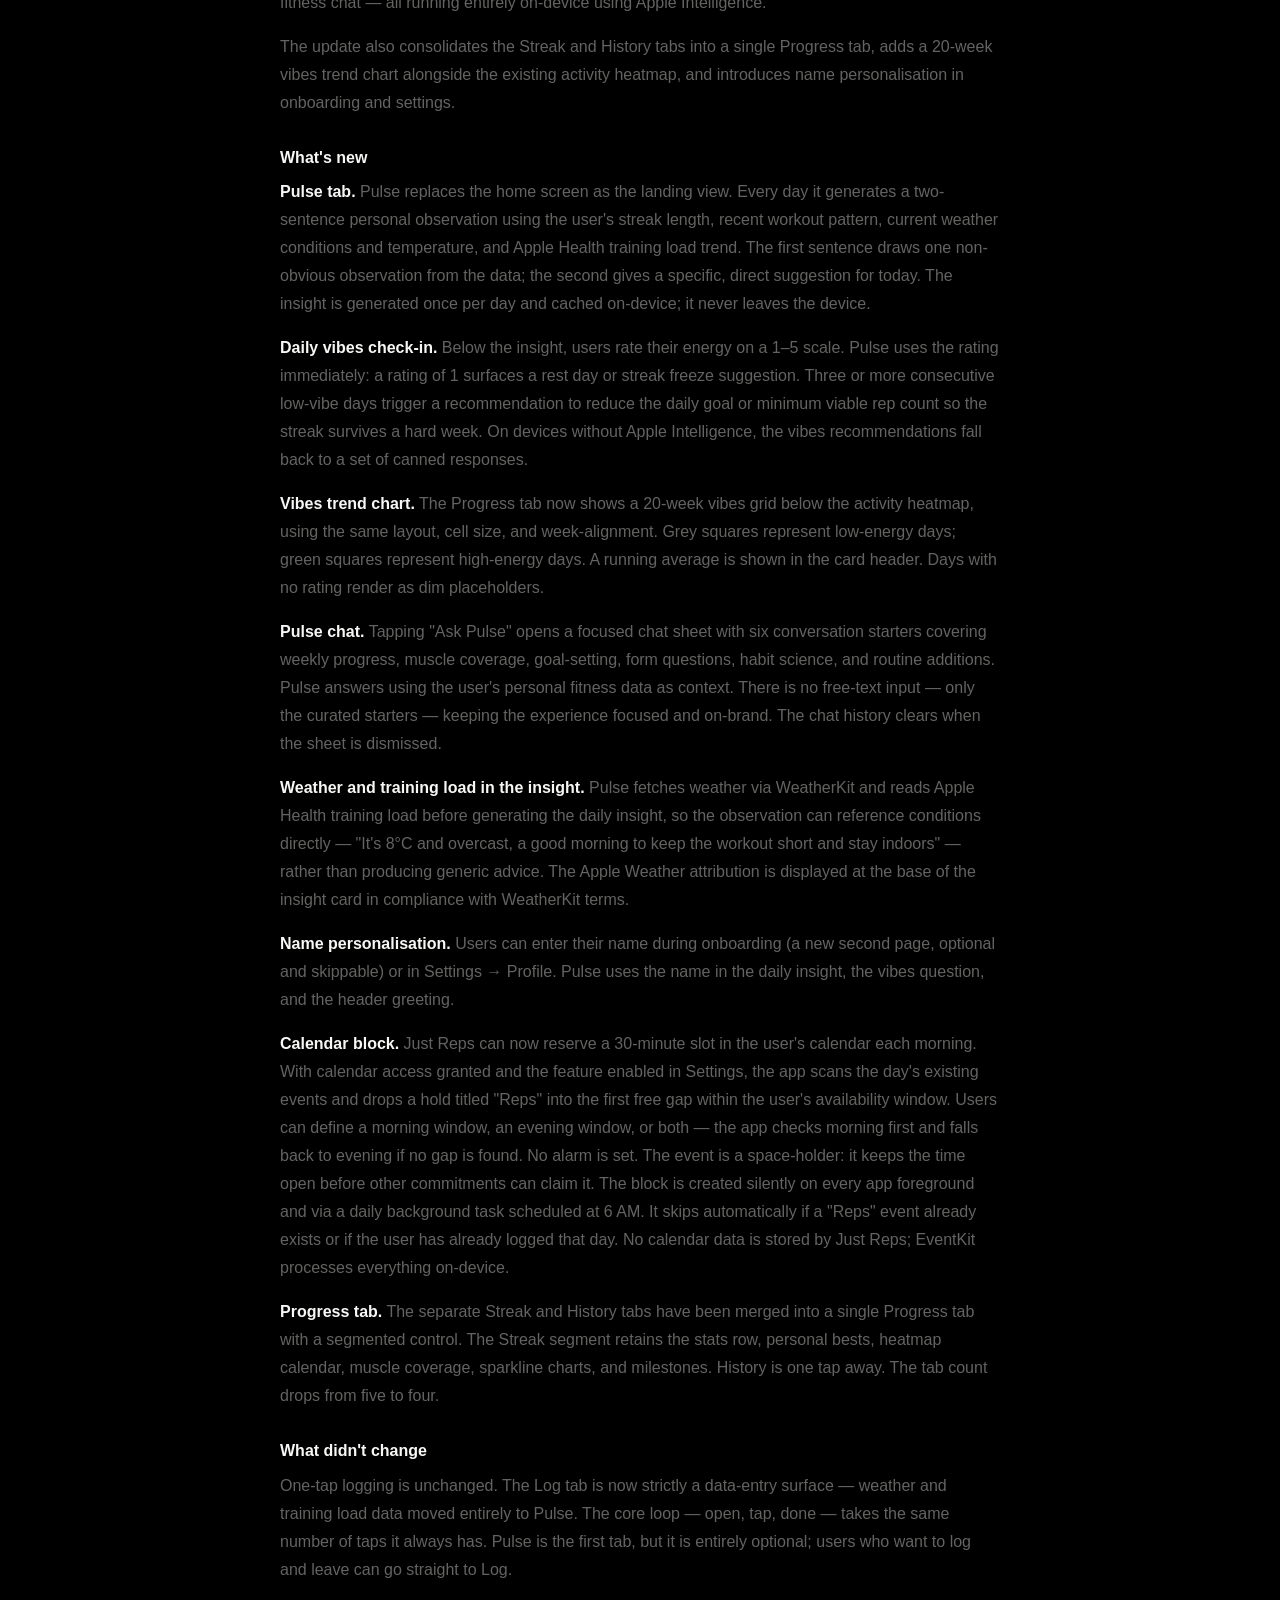
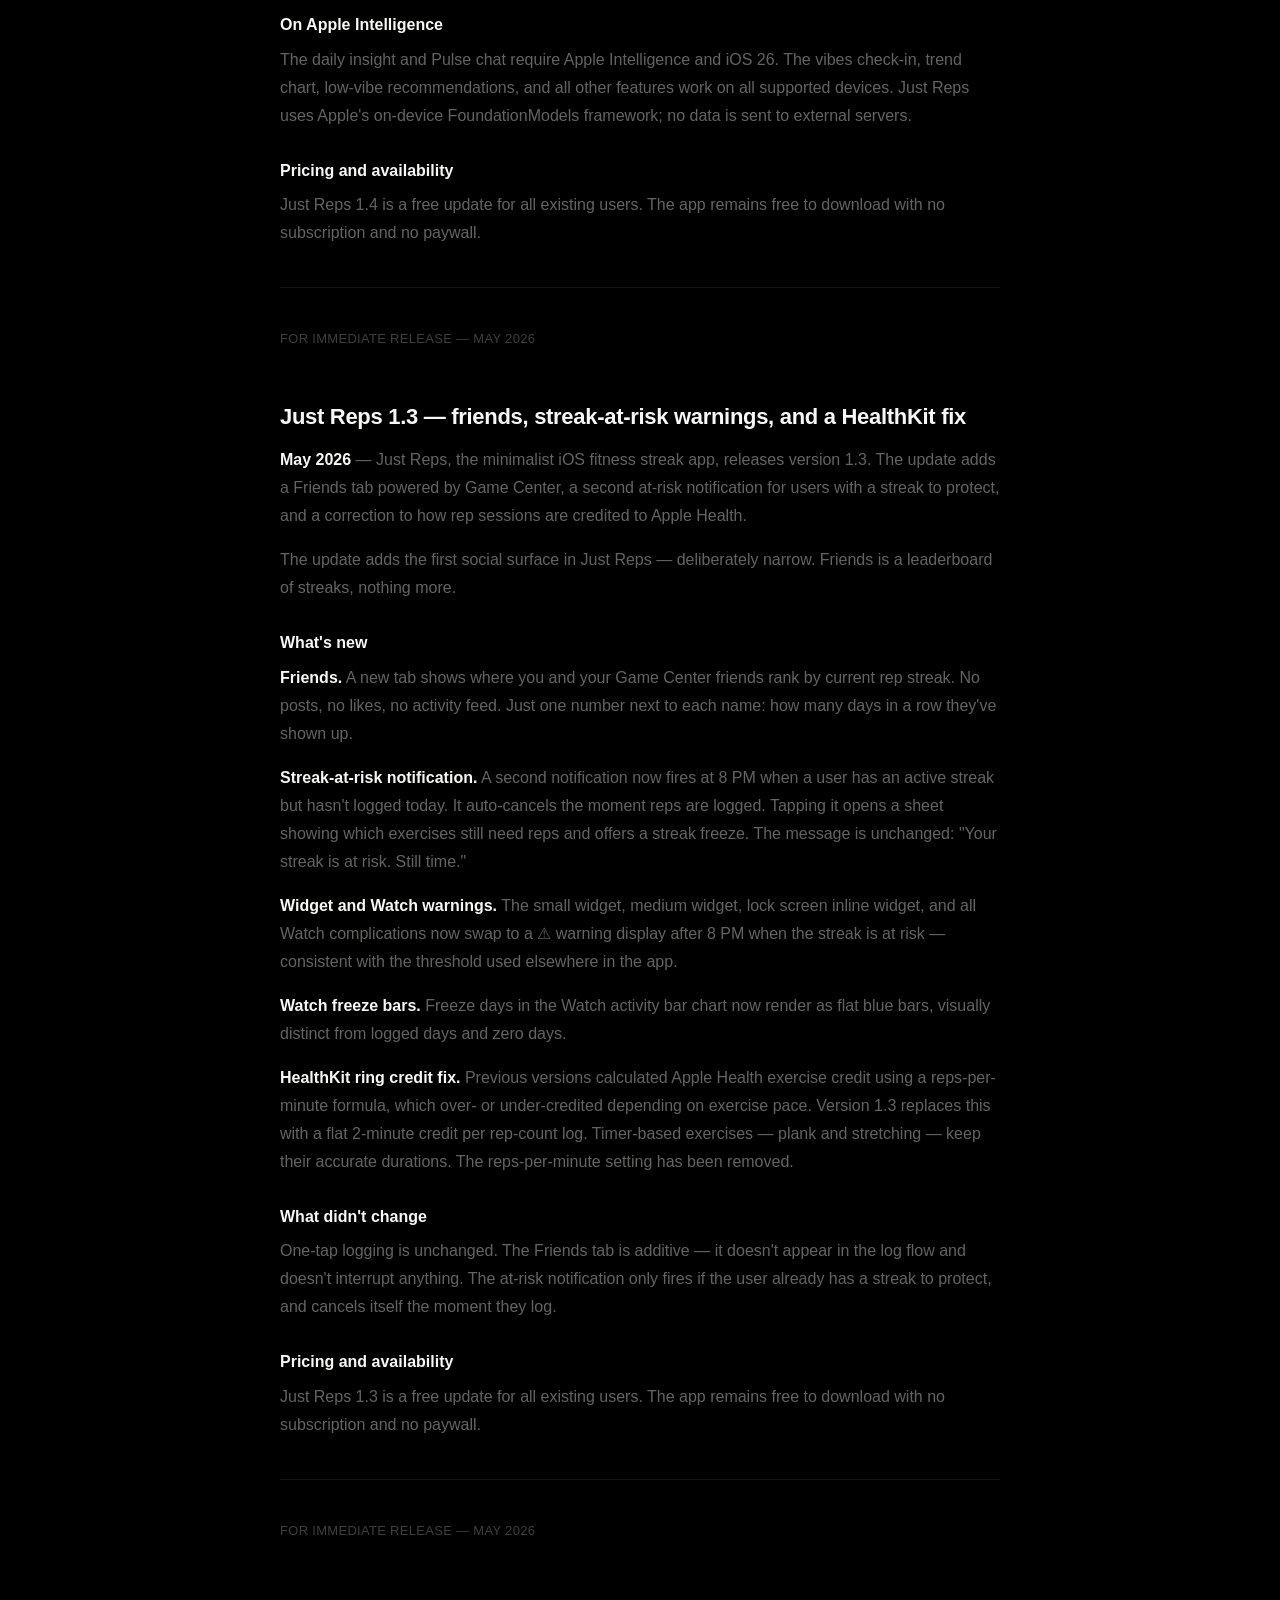
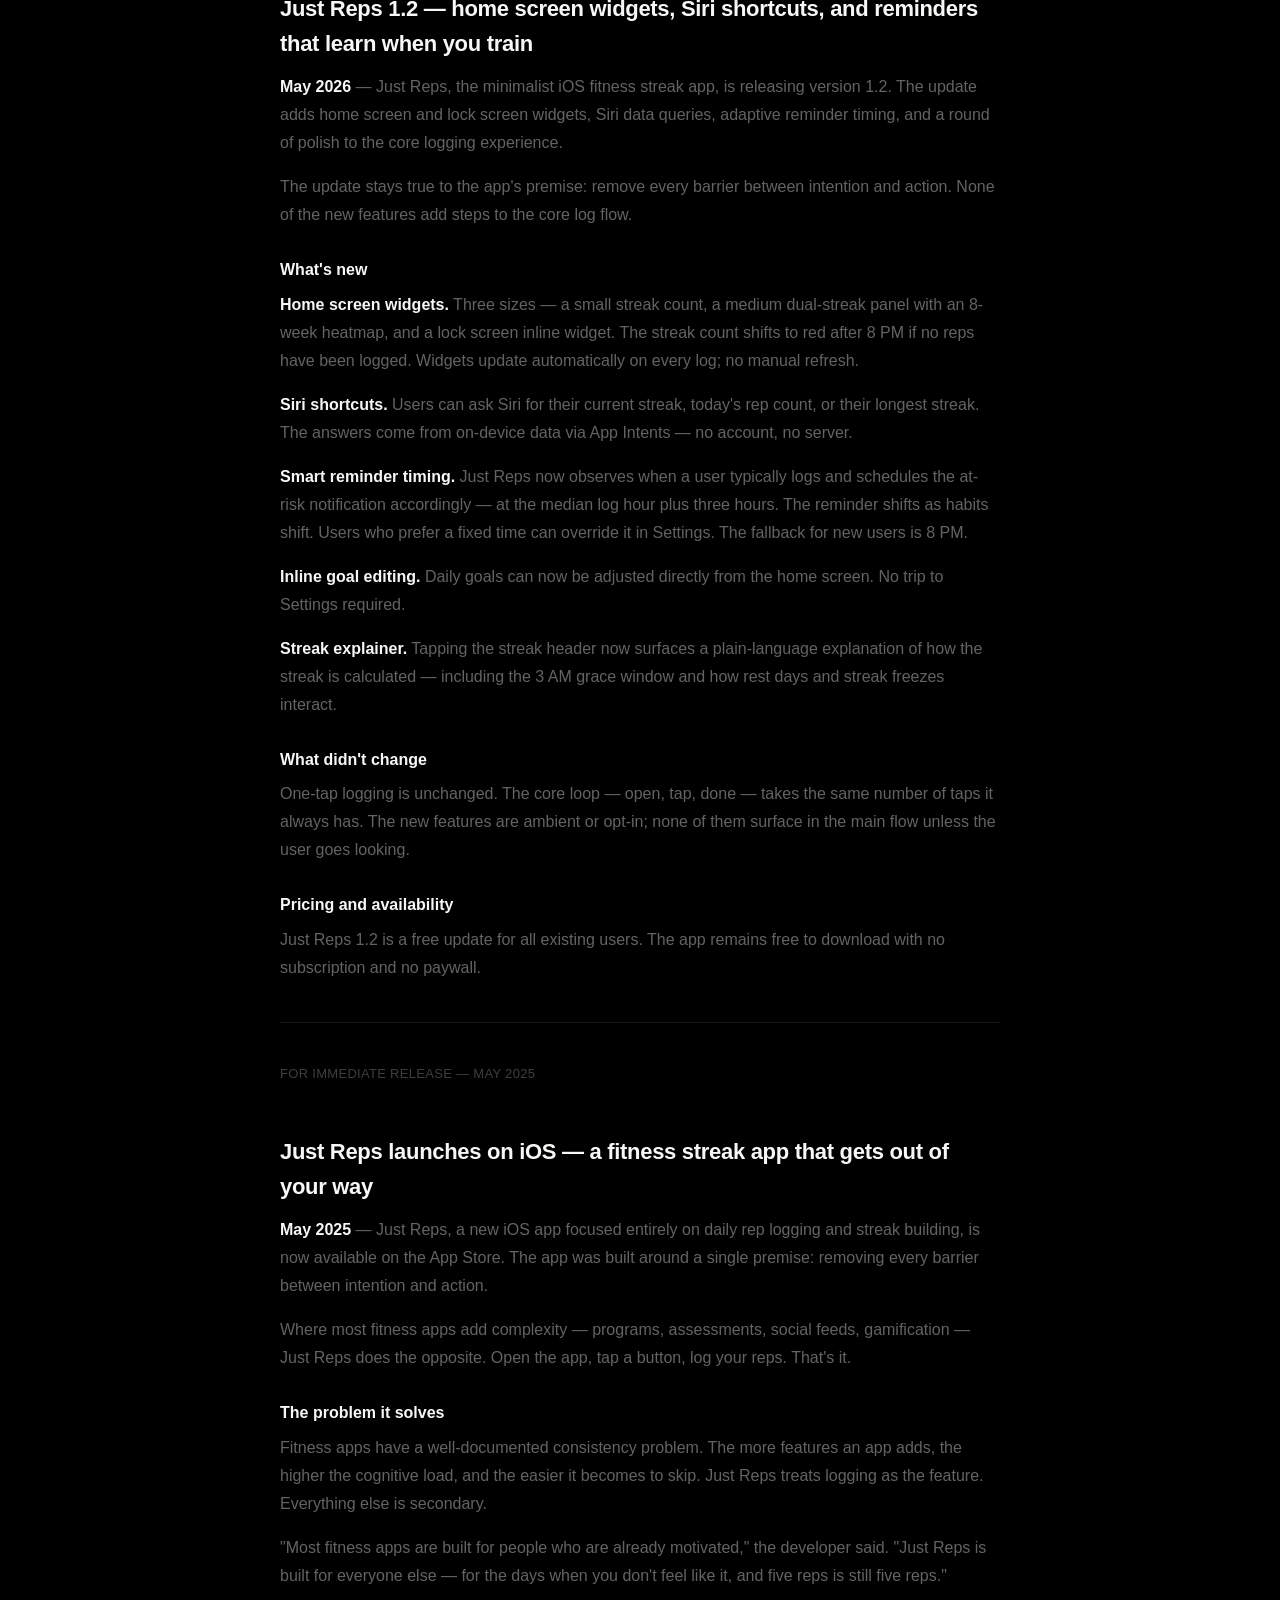
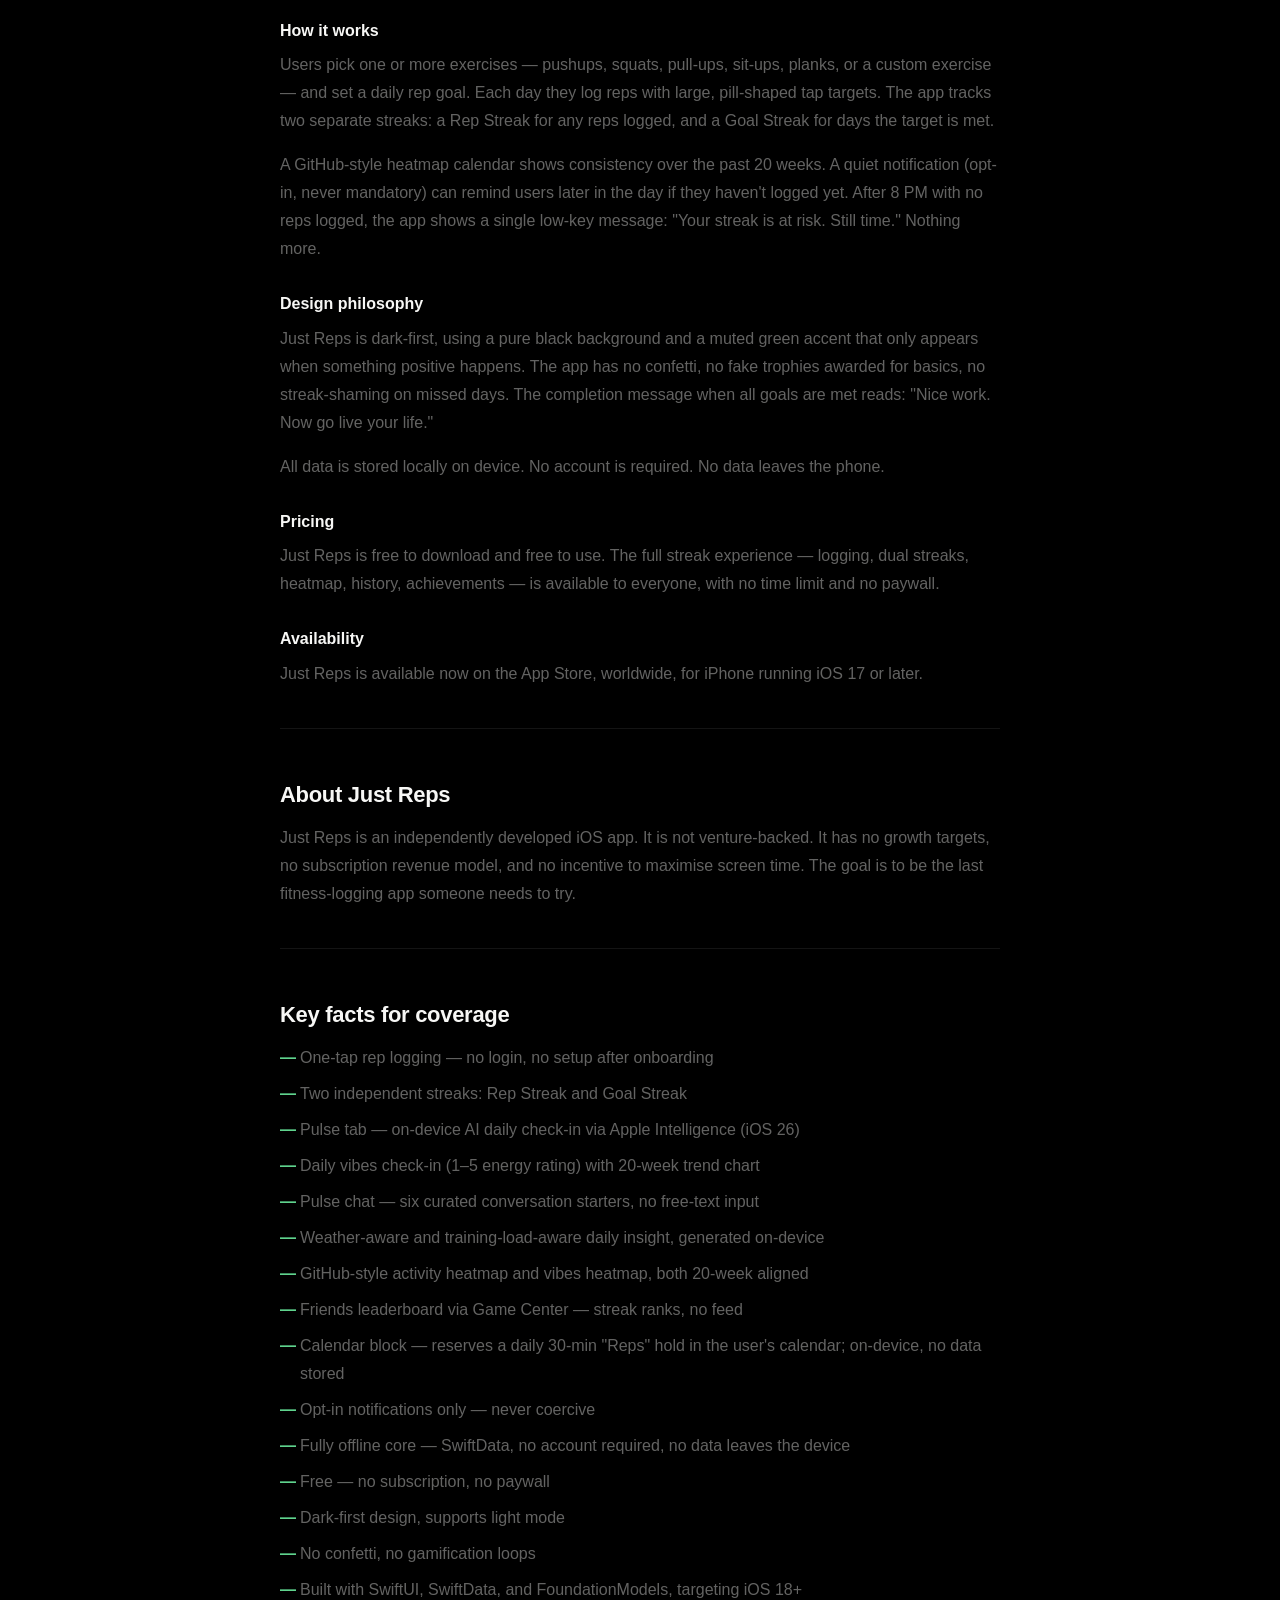
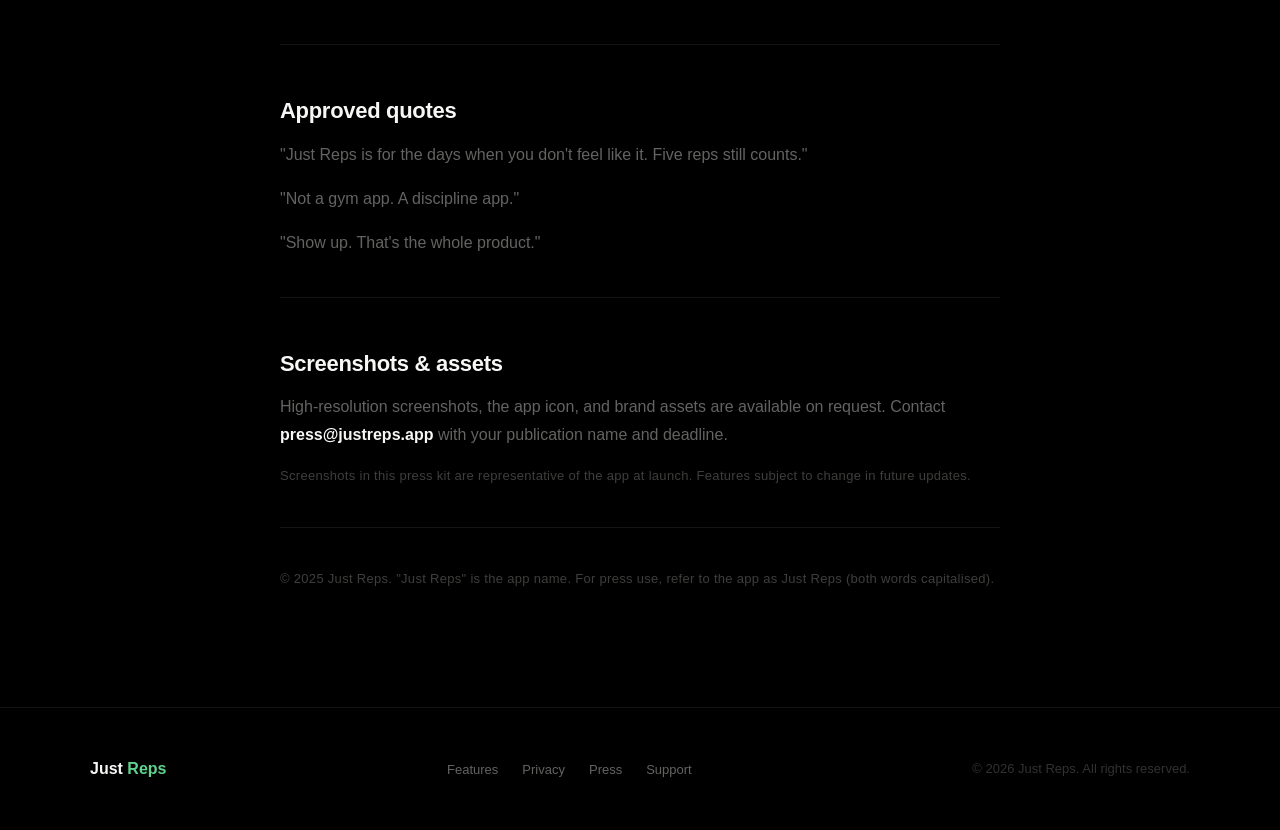
==== commit 49456f94: "Pulse tab, Progress tab, inline goal editing, and vibes trend (1.4 build 7) - PulseView/PulseViewMod" ====
--- a/docs/press.html
+++ b/docs/press.html
@@ -81,7 +81,7 @@
 
   <h3>What's new</h3>
 
-  <p><strong>Pulse tab.</strong> Pulse replaces the home screen as the landing view. Every day it generates a short personal observation — three to four sentences — using the user's streak length, recent workout pattern, current weather conditions and temperature, and Apple Health training load trend. The insight names the user by name if one has been set, references actual numbers, and closes with a specific, honest suggestion for how to approach the day. The insight is generated once per day and cached on-device; it never leaves the device.</p>
+  <p><strong>Pulse tab.</strong> Pulse replaces the home screen as the landing view. Every day it generates a two-sentence personal observation using the user's streak length, recent workout pattern, current weather conditions and temperature, and Apple Health training load trend. The first sentence draws one non-obvious observation from the data; the second gives a specific, direct suggestion for today. The insight is generated once per day and cached on-device; it never leaves the device.</p>
 
   <p><strong>Daily vibes check-in.</strong> Below the insight, users rate their energy on a 1–5 scale. Pulse uses the rating immediately: a rating of 1 surfaces a rest day or streak freeze suggestion. Three or more consecutive low-vibe days trigger a recommendation to reduce the daily goal or minimum viable rep count so the streak survives a hard week. On devices without Apple Intelligence, the vibes recommendations fall back to a set of canned responses.</p>
 
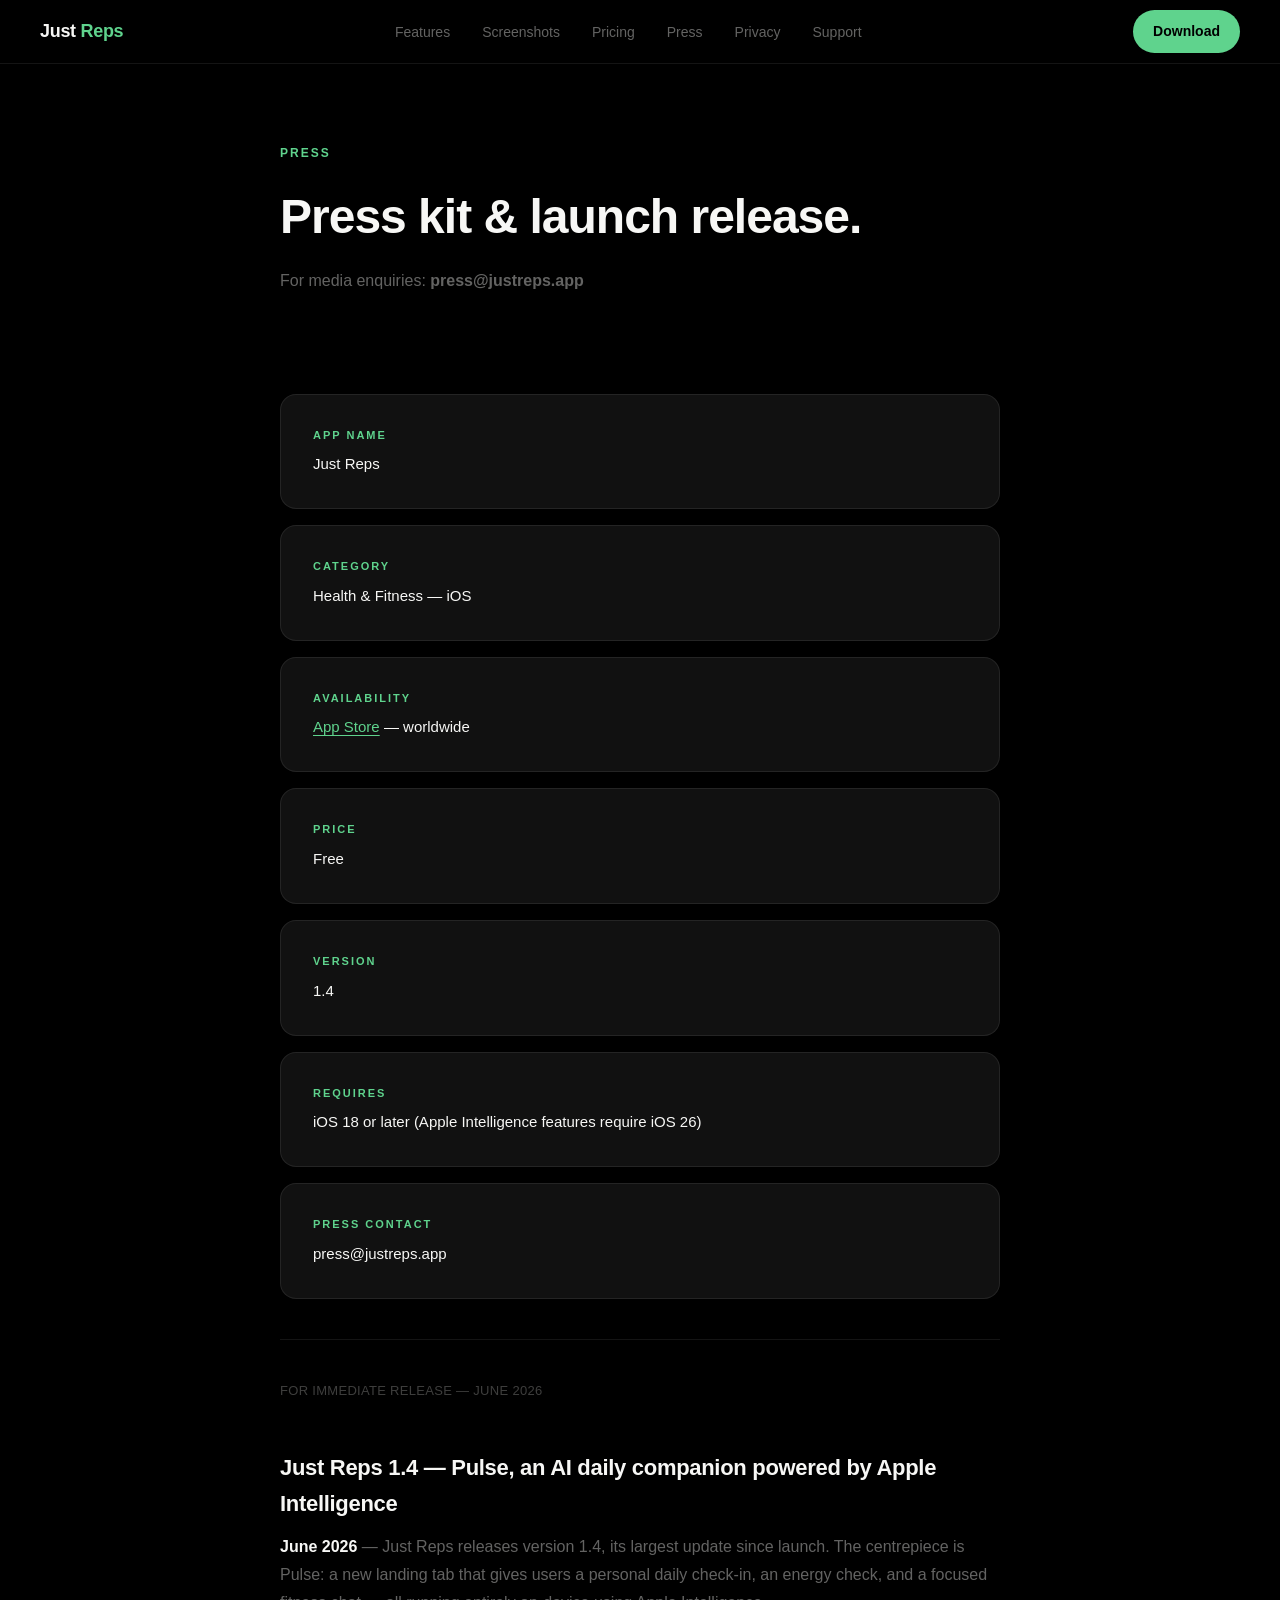
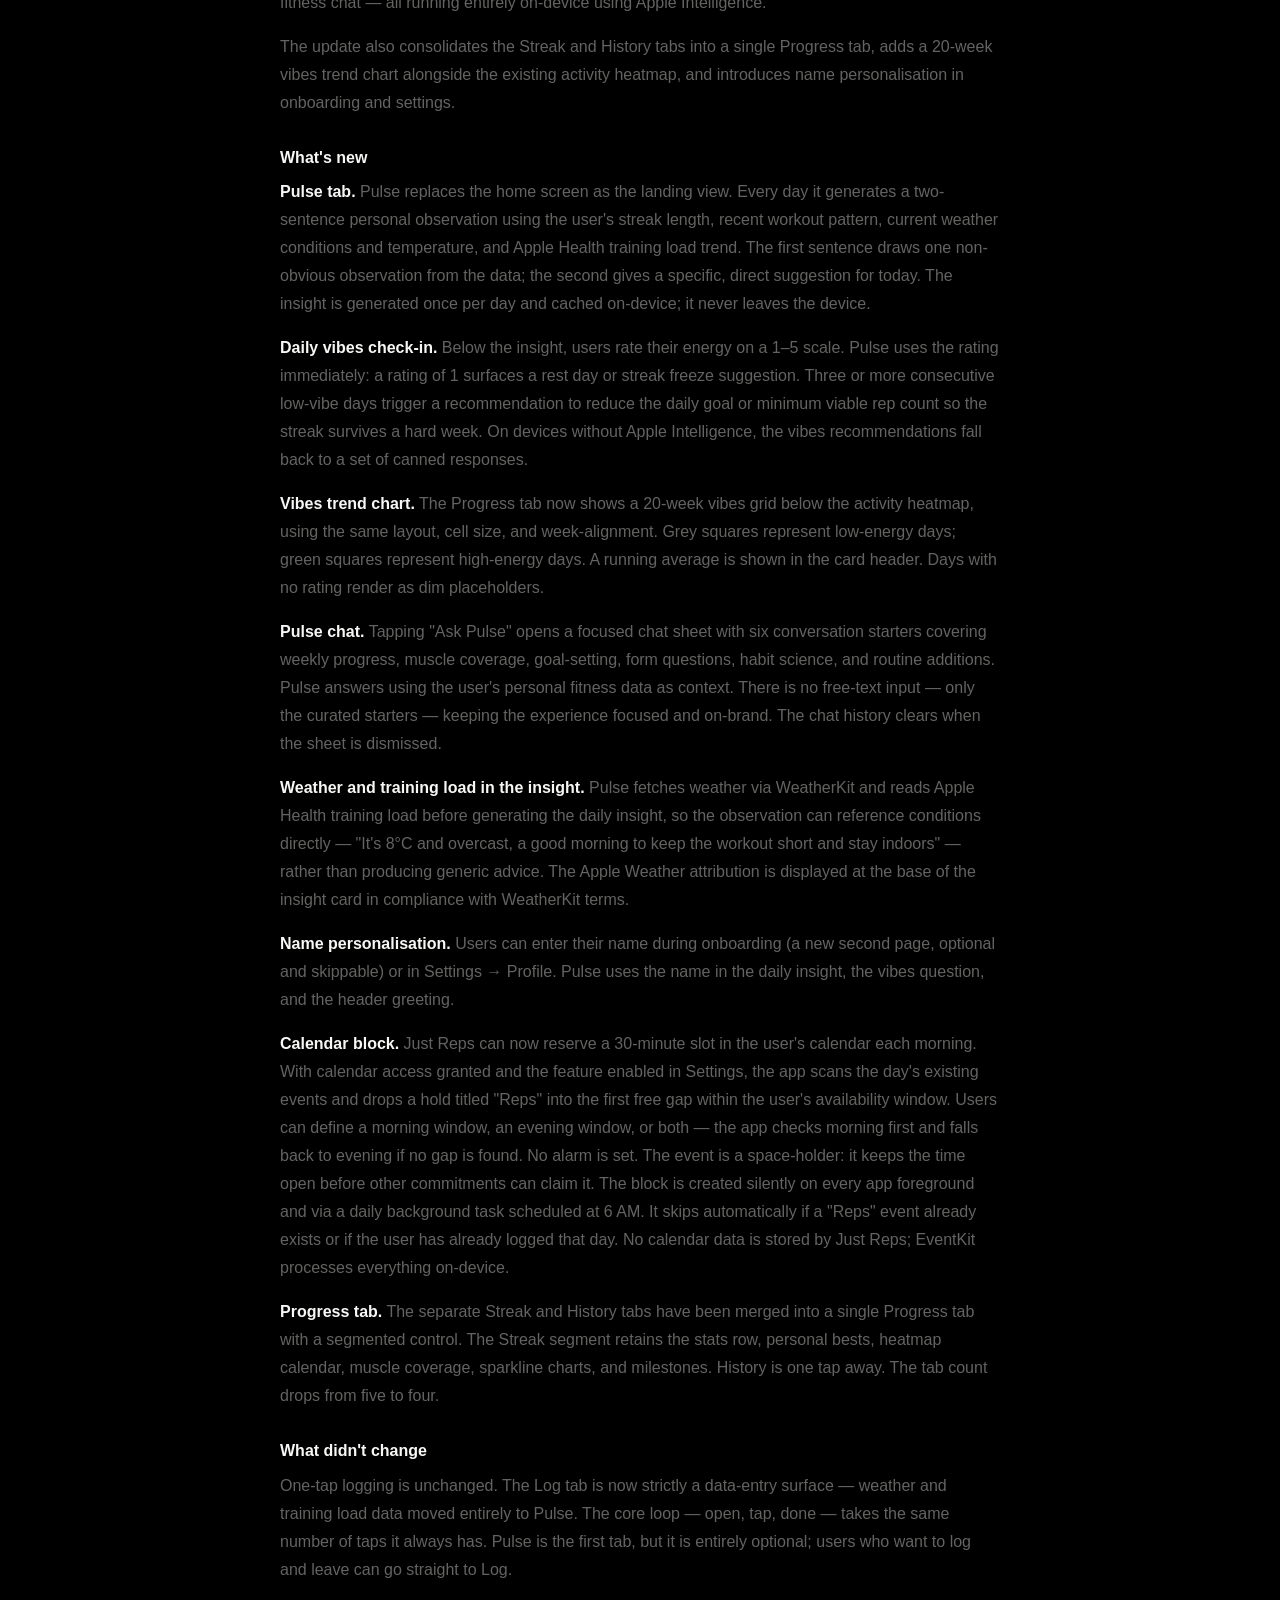
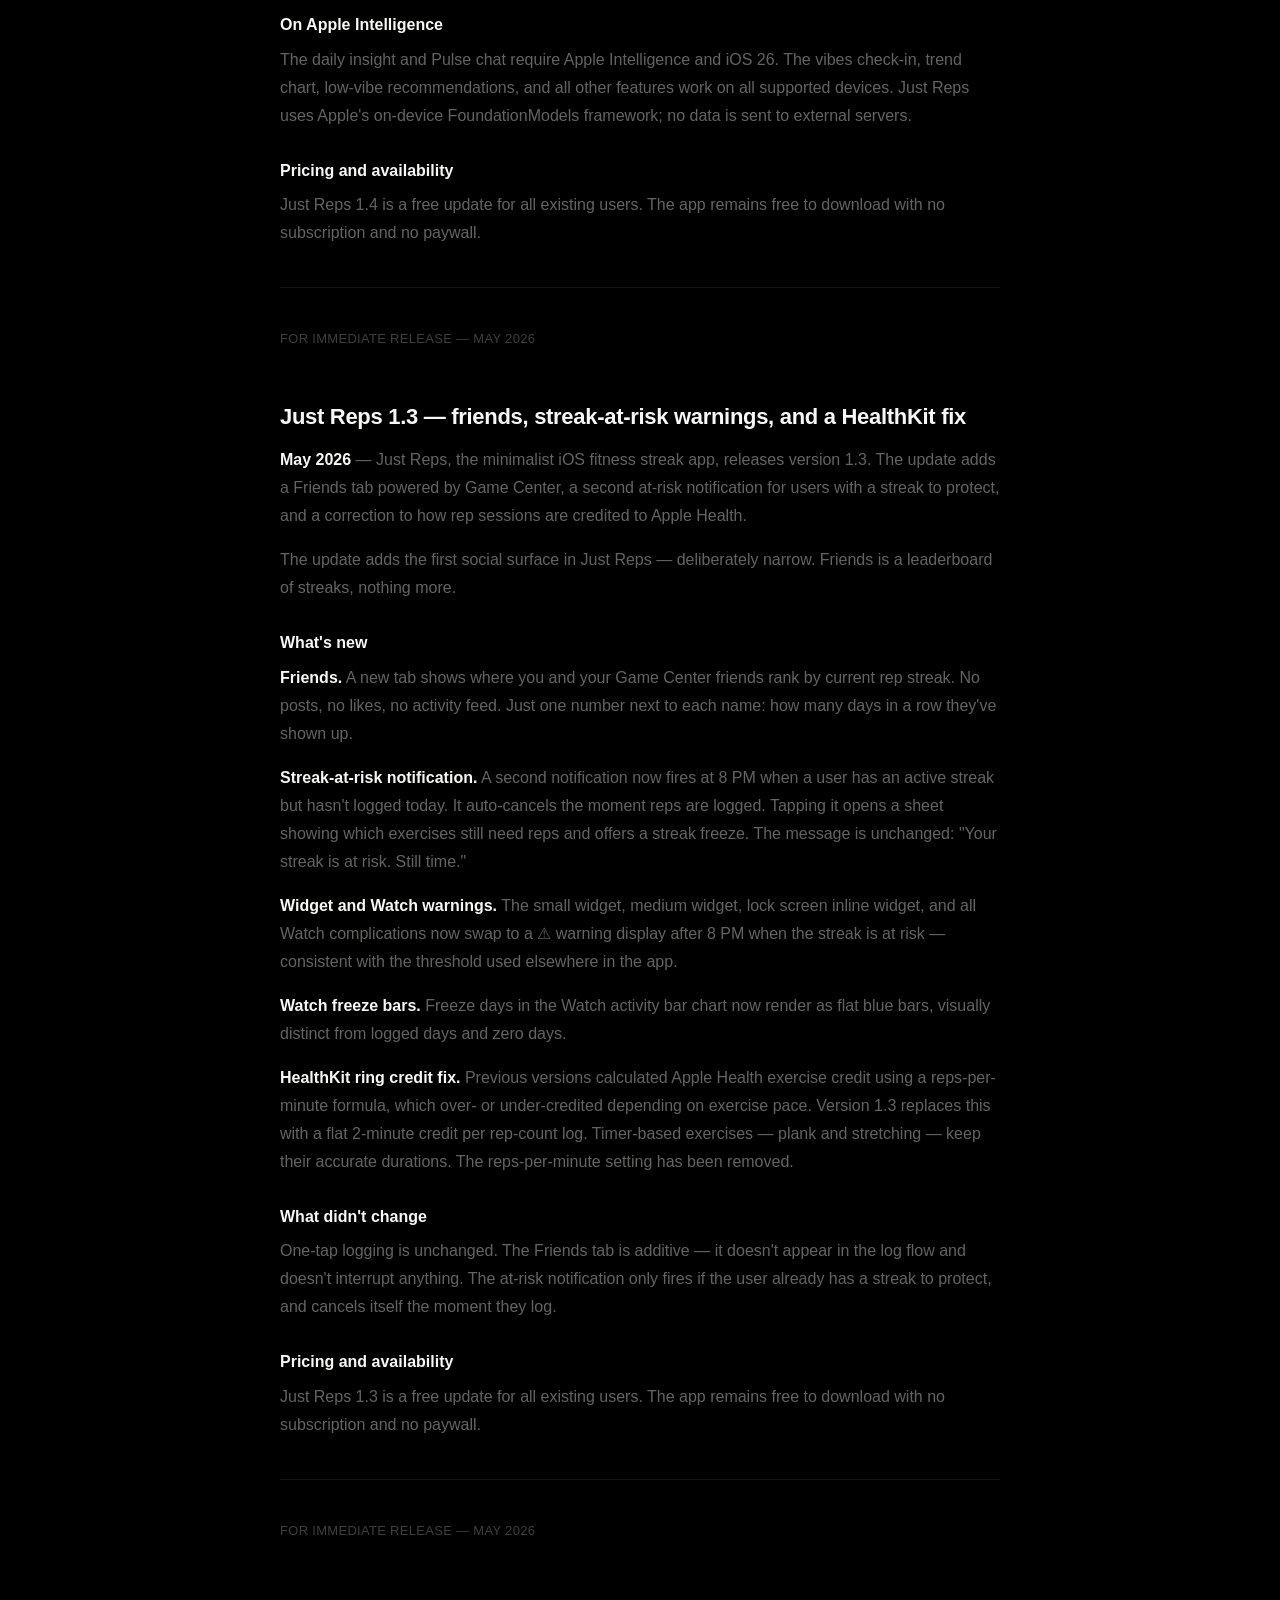
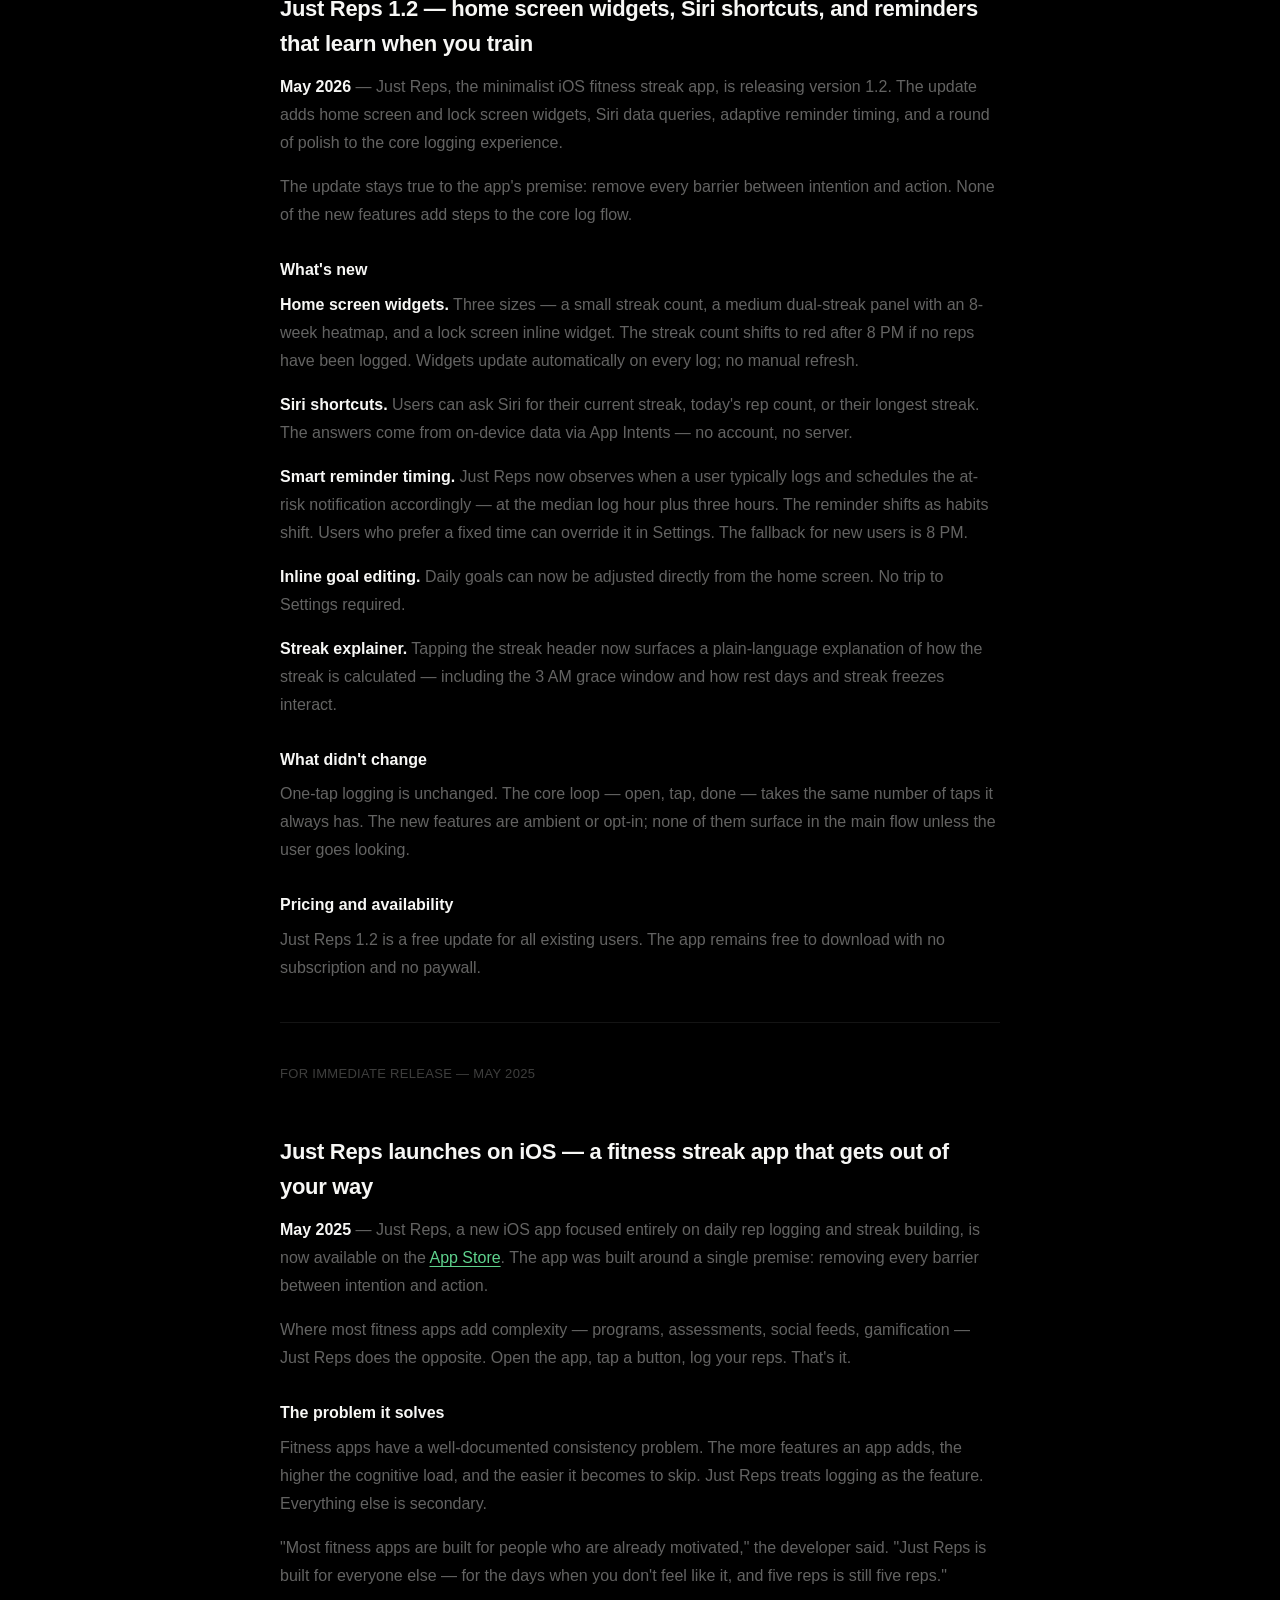
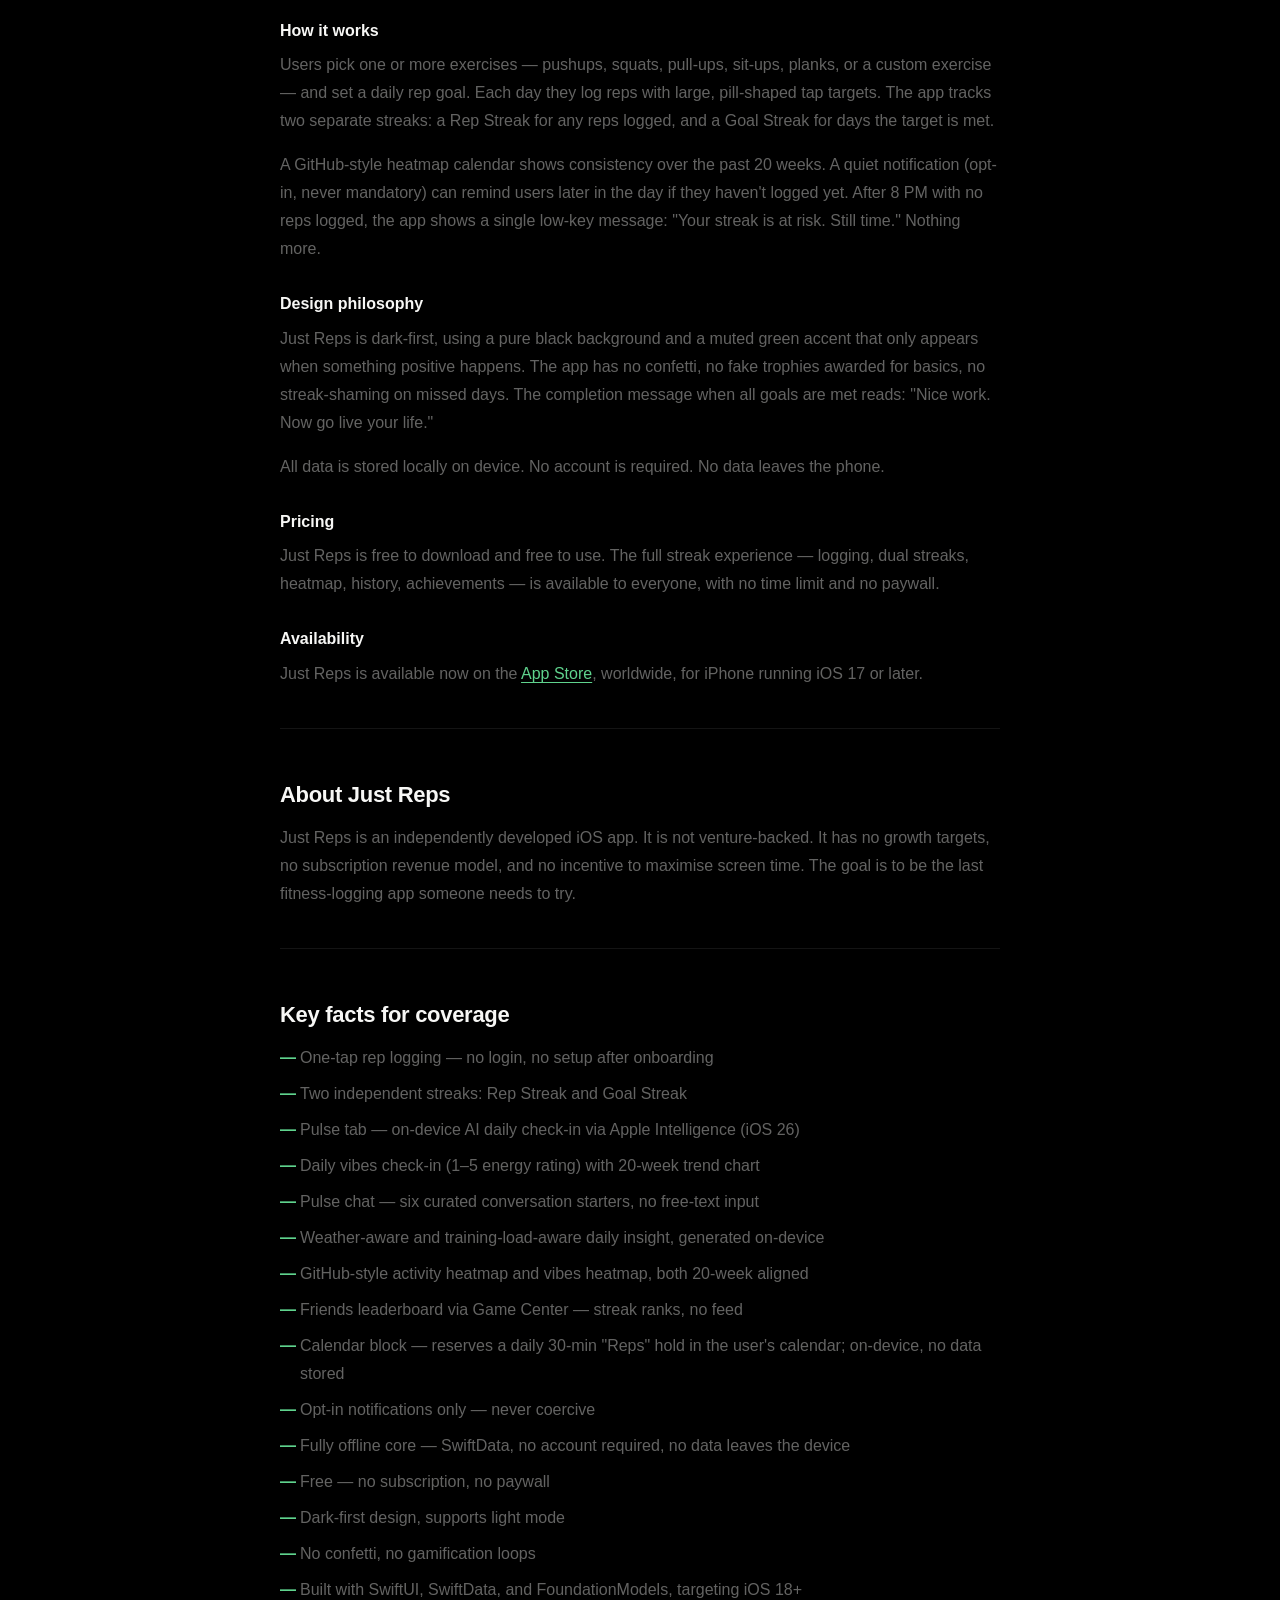
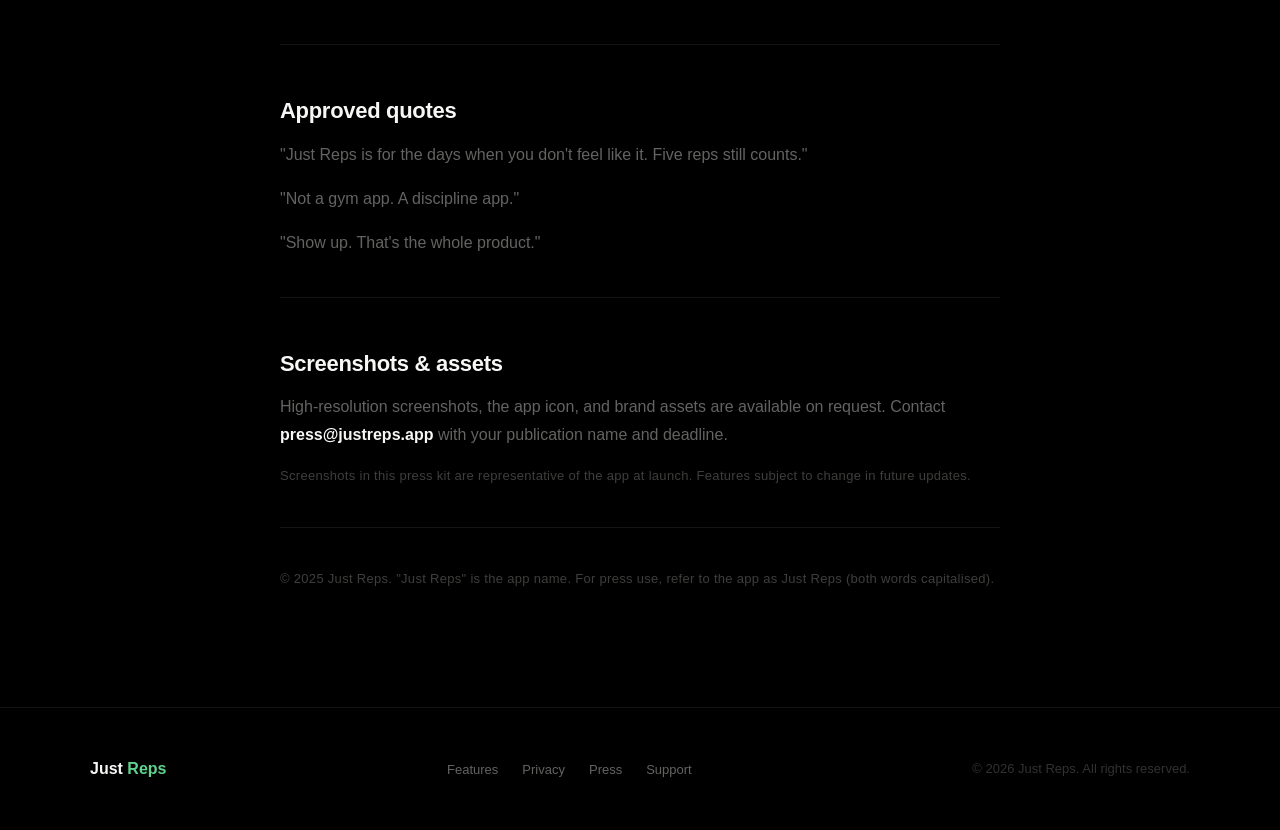
==== commit a3befbf7: "Update Just Reps docs links" ====
--- a/docs/press.html
+++ b/docs/press.html
@@ -45,7 +45,7 @@
 
   <div class="press-callout" style="margin-top: -24px;">
     <span class="label">Availability</span>
-    <span class="value">App Store — worldwide</span>
+    <span class="value"><a href="https://apps.apple.com/ie/app/just-reps/id6769492322">App Store</a> — worldwide</span>
   </div>
 
   <div class="press-callout" style="margin-top: -24px;">
@@ -178,7 +178,7 @@
 
   <h2>Just Reps launches on iOS — a fitness streak app that gets out of your way</h2>
 
-  <p><strong>May 2025</strong> — Just Reps, a new iOS app focused entirely on daily rep logging and streak building, is now available on the App Store. The app was built around a single premise: removing every barrier between intention and action.</p>
+  <p><strong>May 2025</strong> — Just Reps, a new iOS app focused entirely on daily rep logging and streak building, is now available on the <a href="https://apps.apple.com/ie/app/just-reps/id6769492322">App Store</a>. The app was built around a single premise: removing every barrier between intention and action.</p>
 
   <p>Where most fitness apps add complexity — programs, assessments, social feeds, gamification — Just Reps does the opposite. Open the app, tap a button, log your reps. That's it.</p>
 
@@ -206,7 +206,7 @@
 
   <h3>Availability</h3>
 
-  <p>Just Reps is available now on the App Store, worldwide, for iPhone running iOS 17 or later.</p>
+  <p>Just Reps is available now on the <a href="https://apps.apple.com/ie/app/just-reps/id6769492322">App Store</a>, worldwide, for iPhone running iOS 17 or later.</p>
 
   <hr>
 
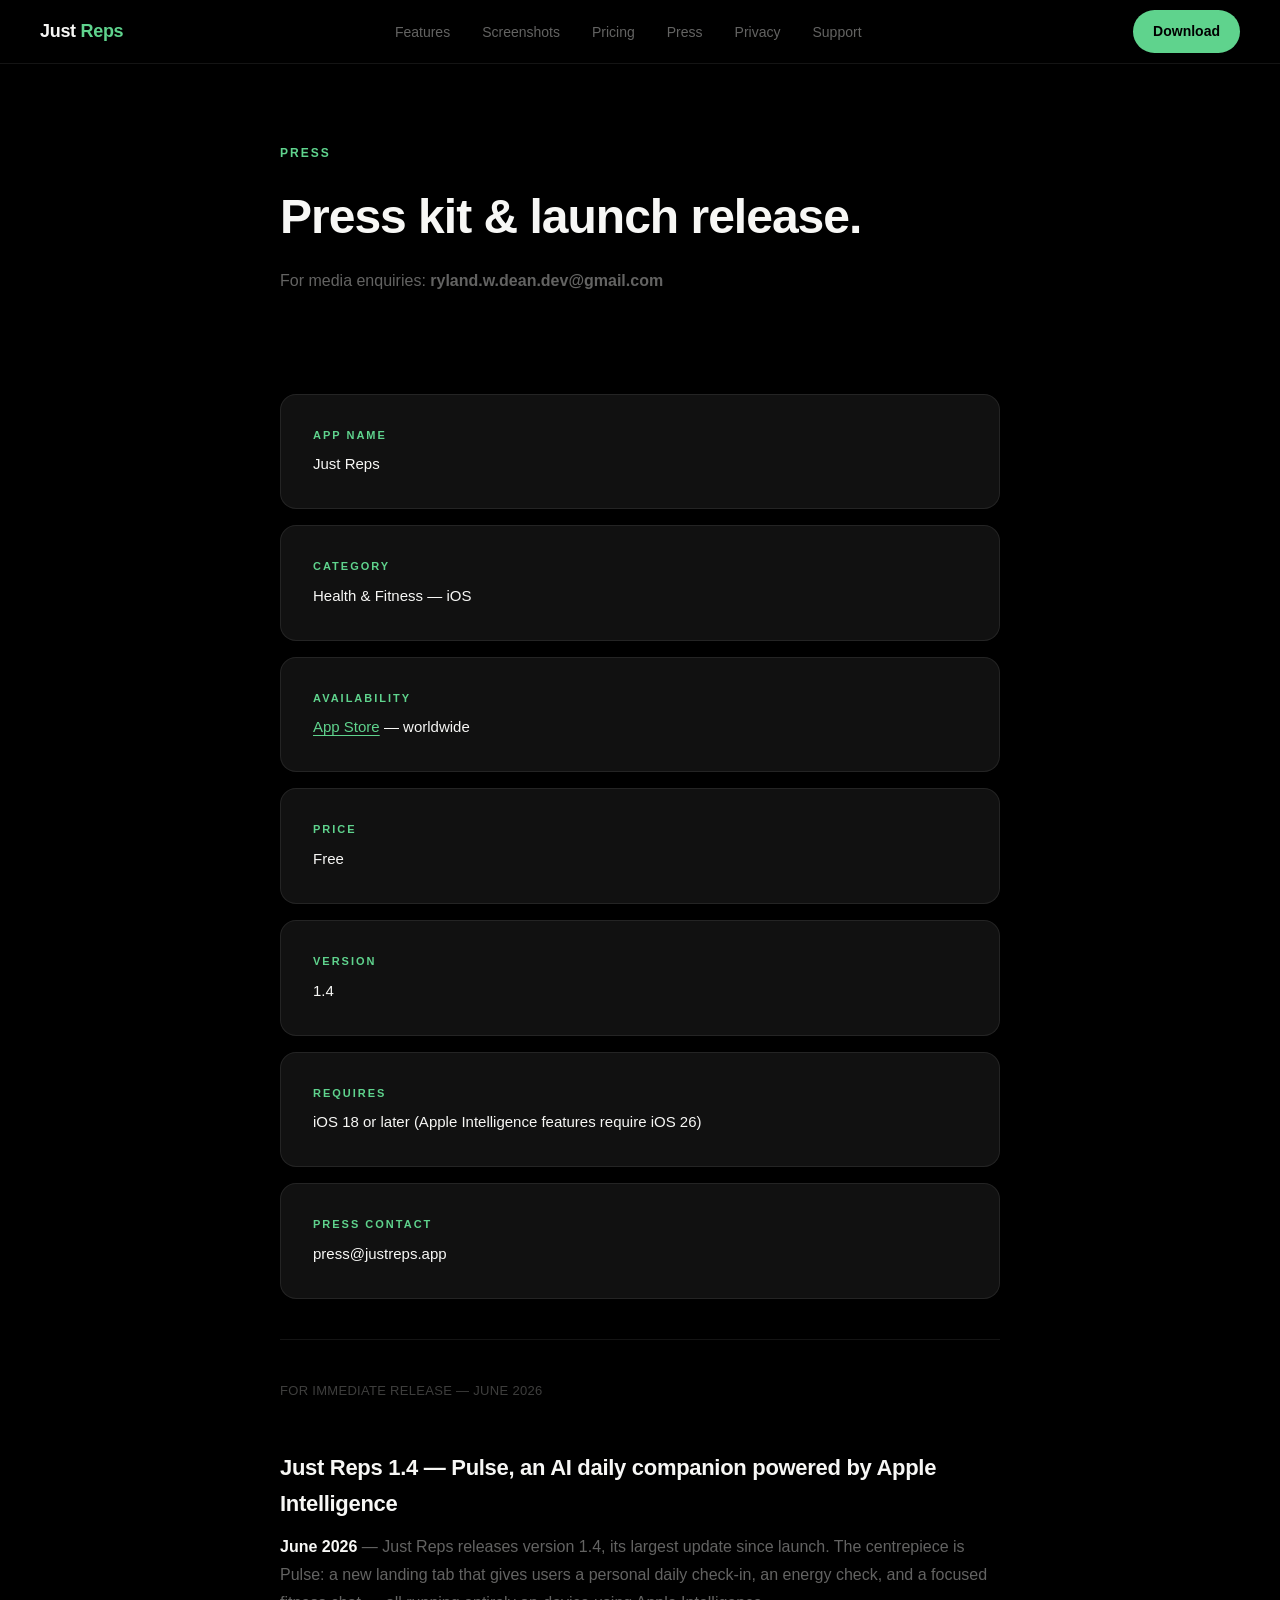
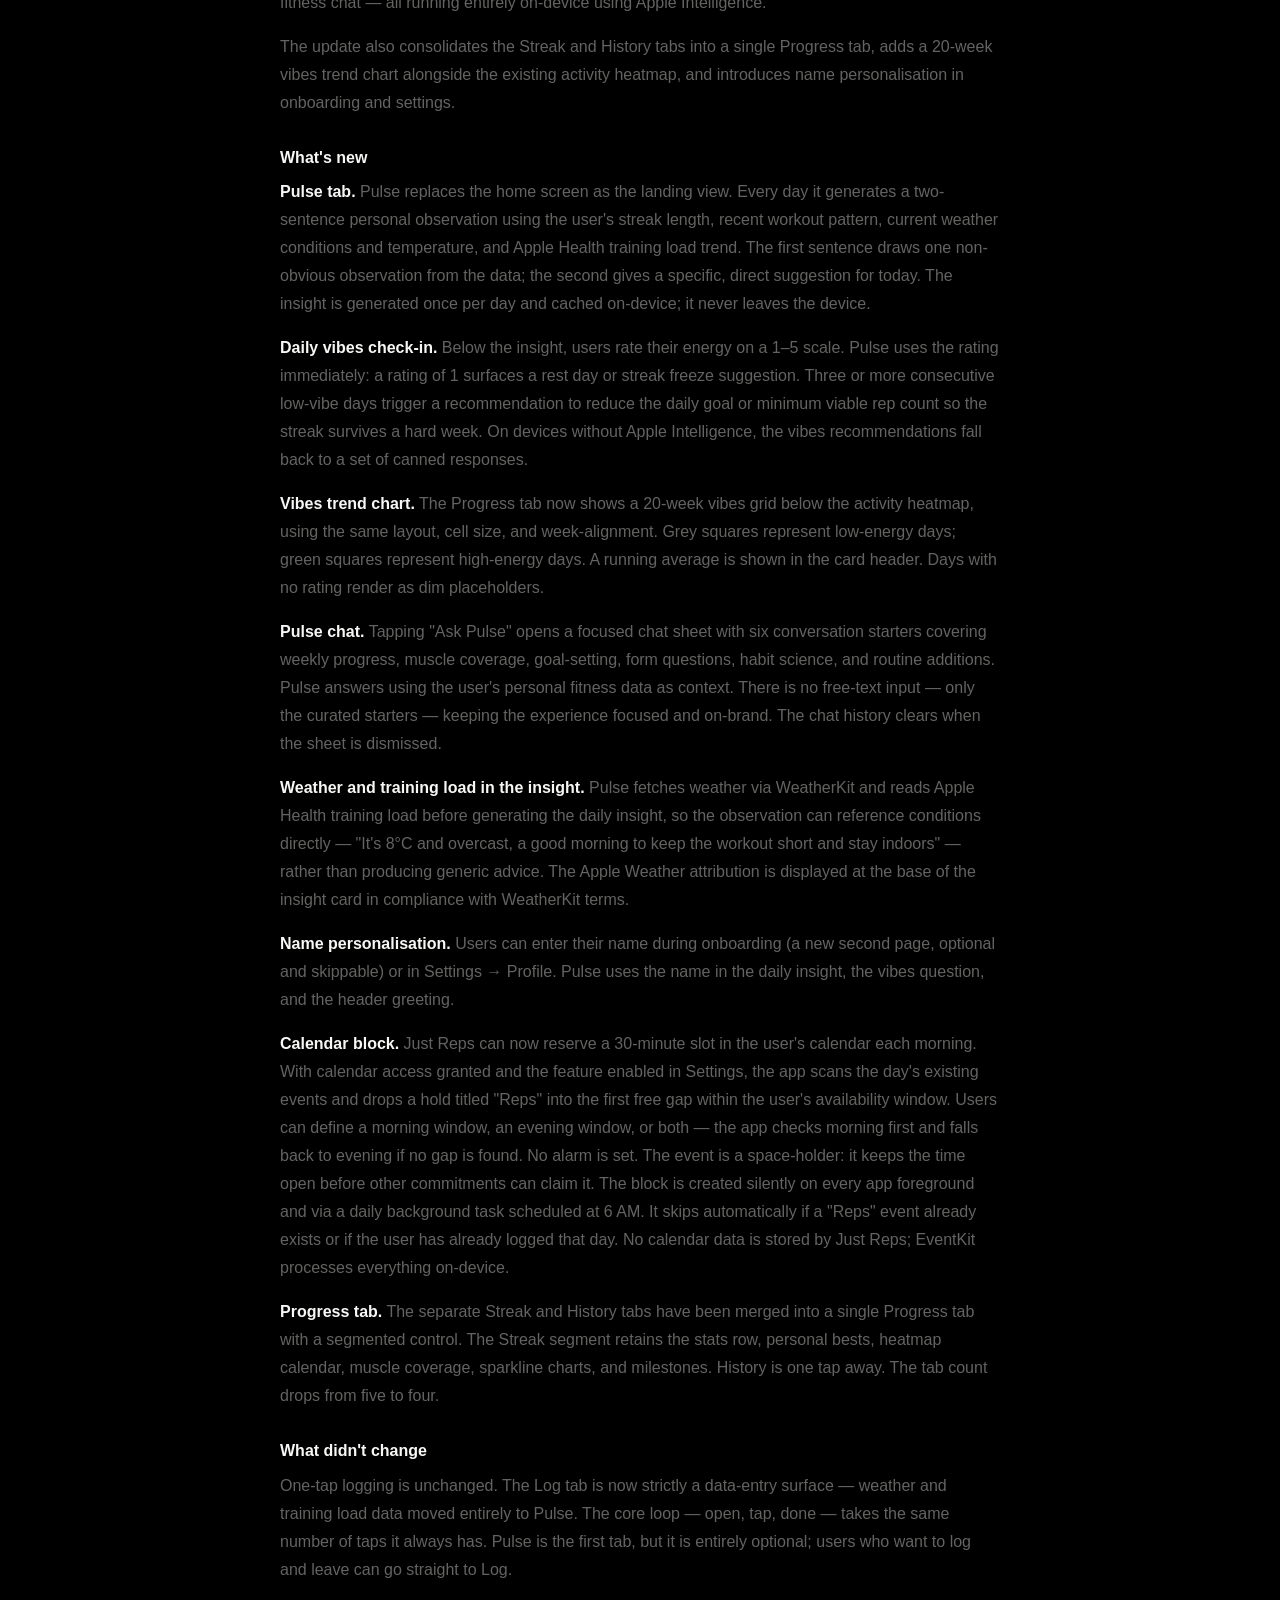
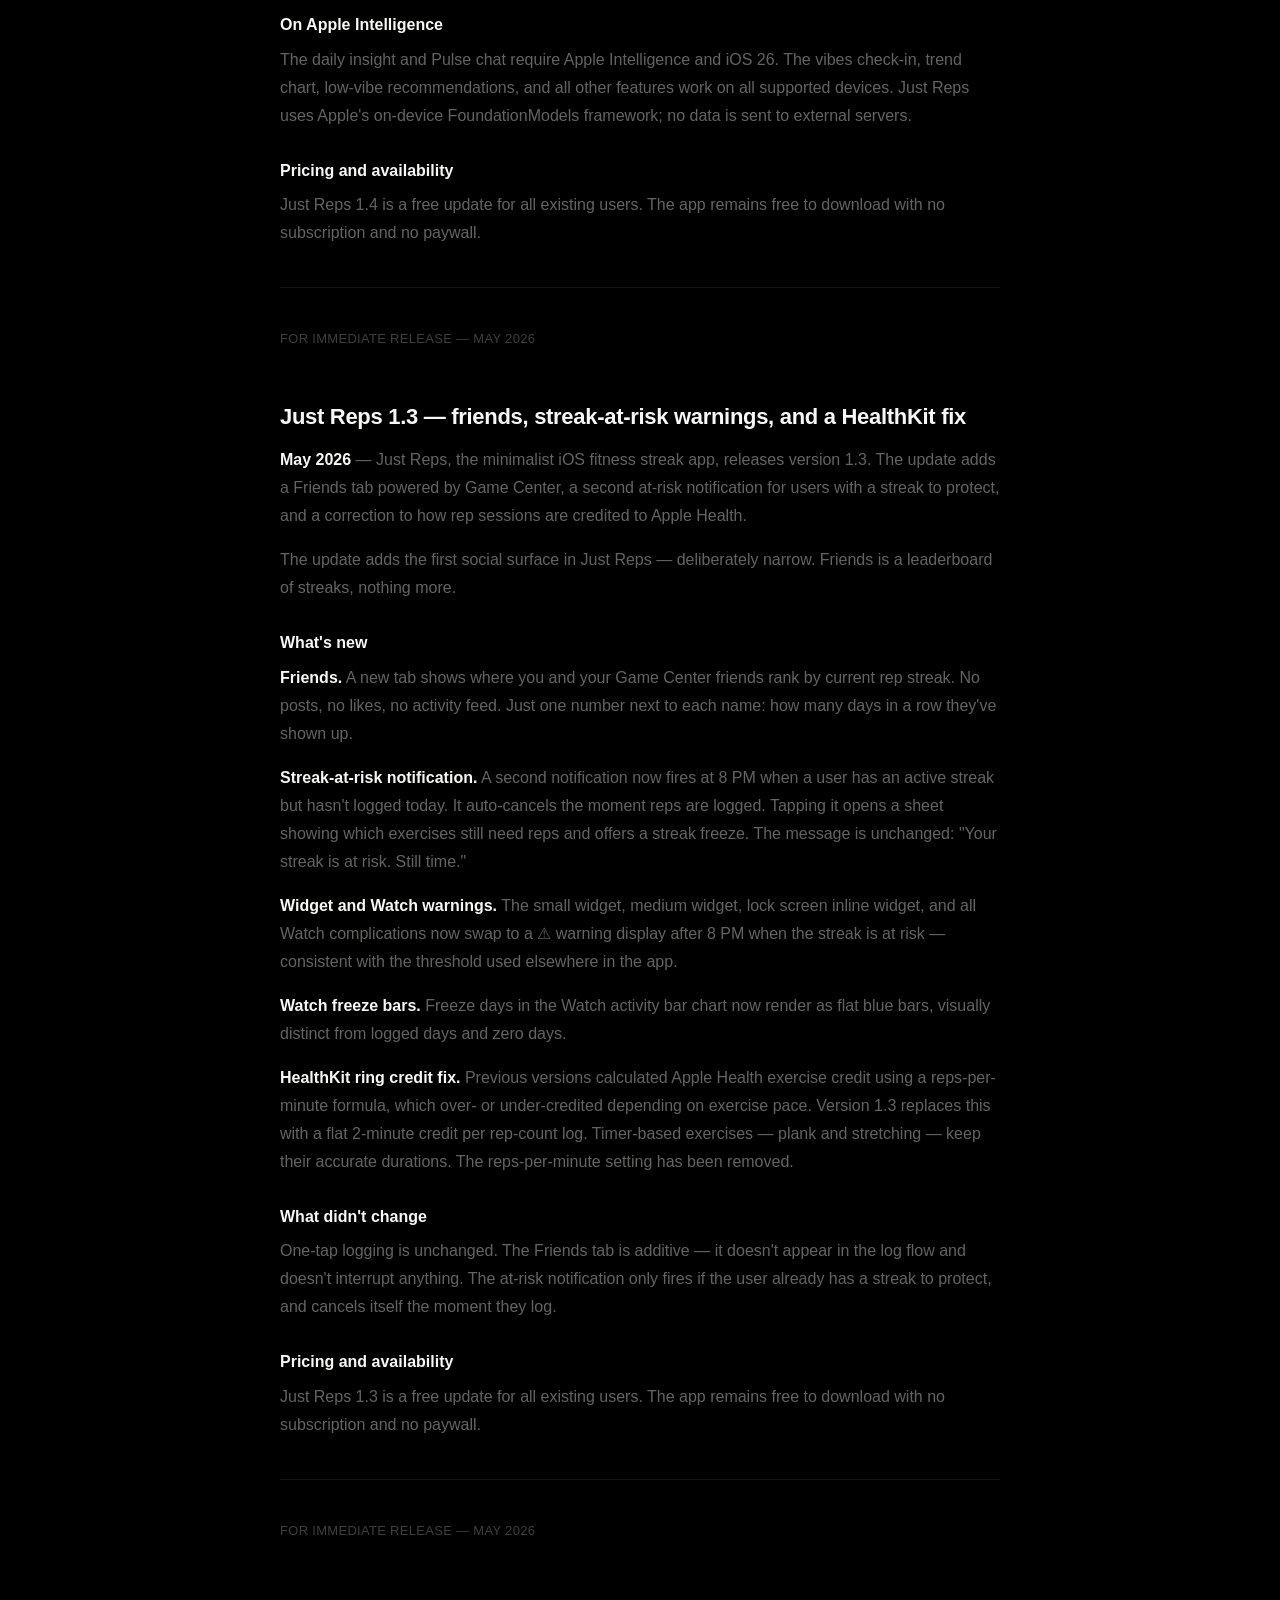
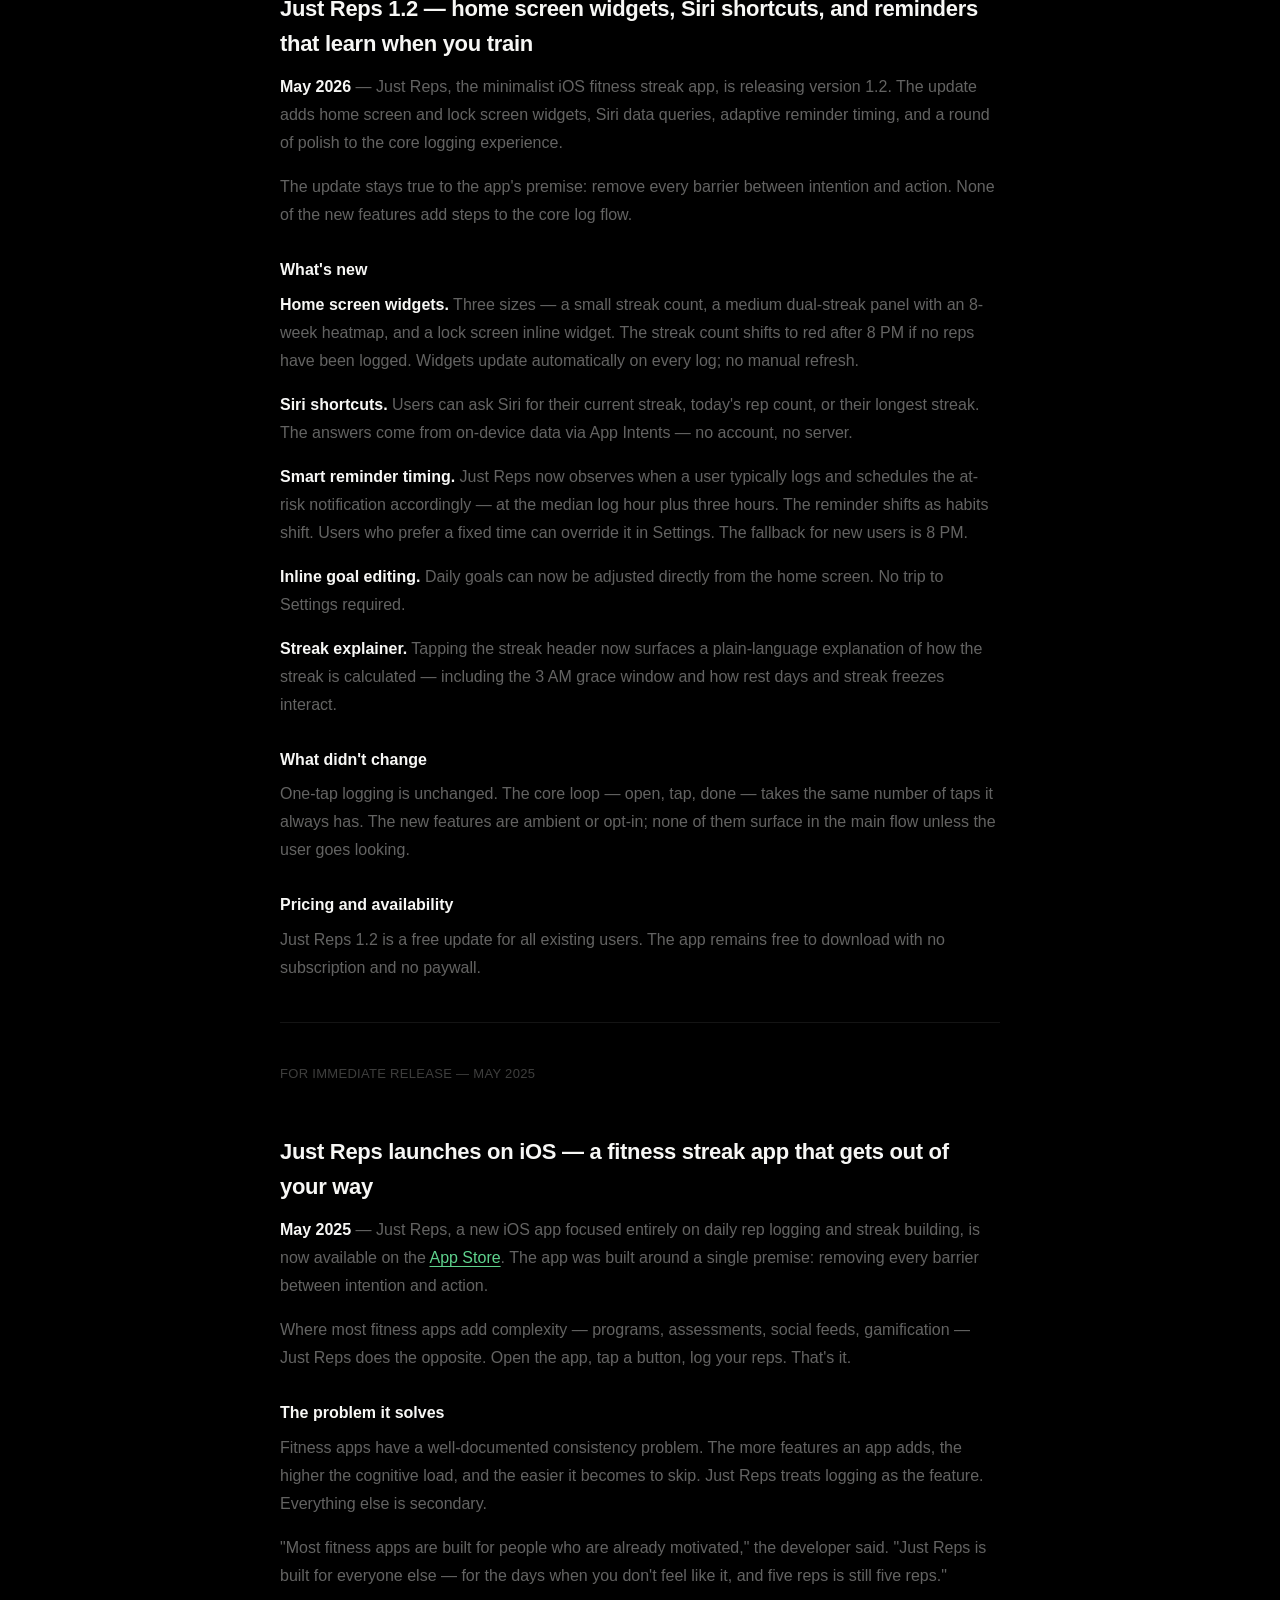
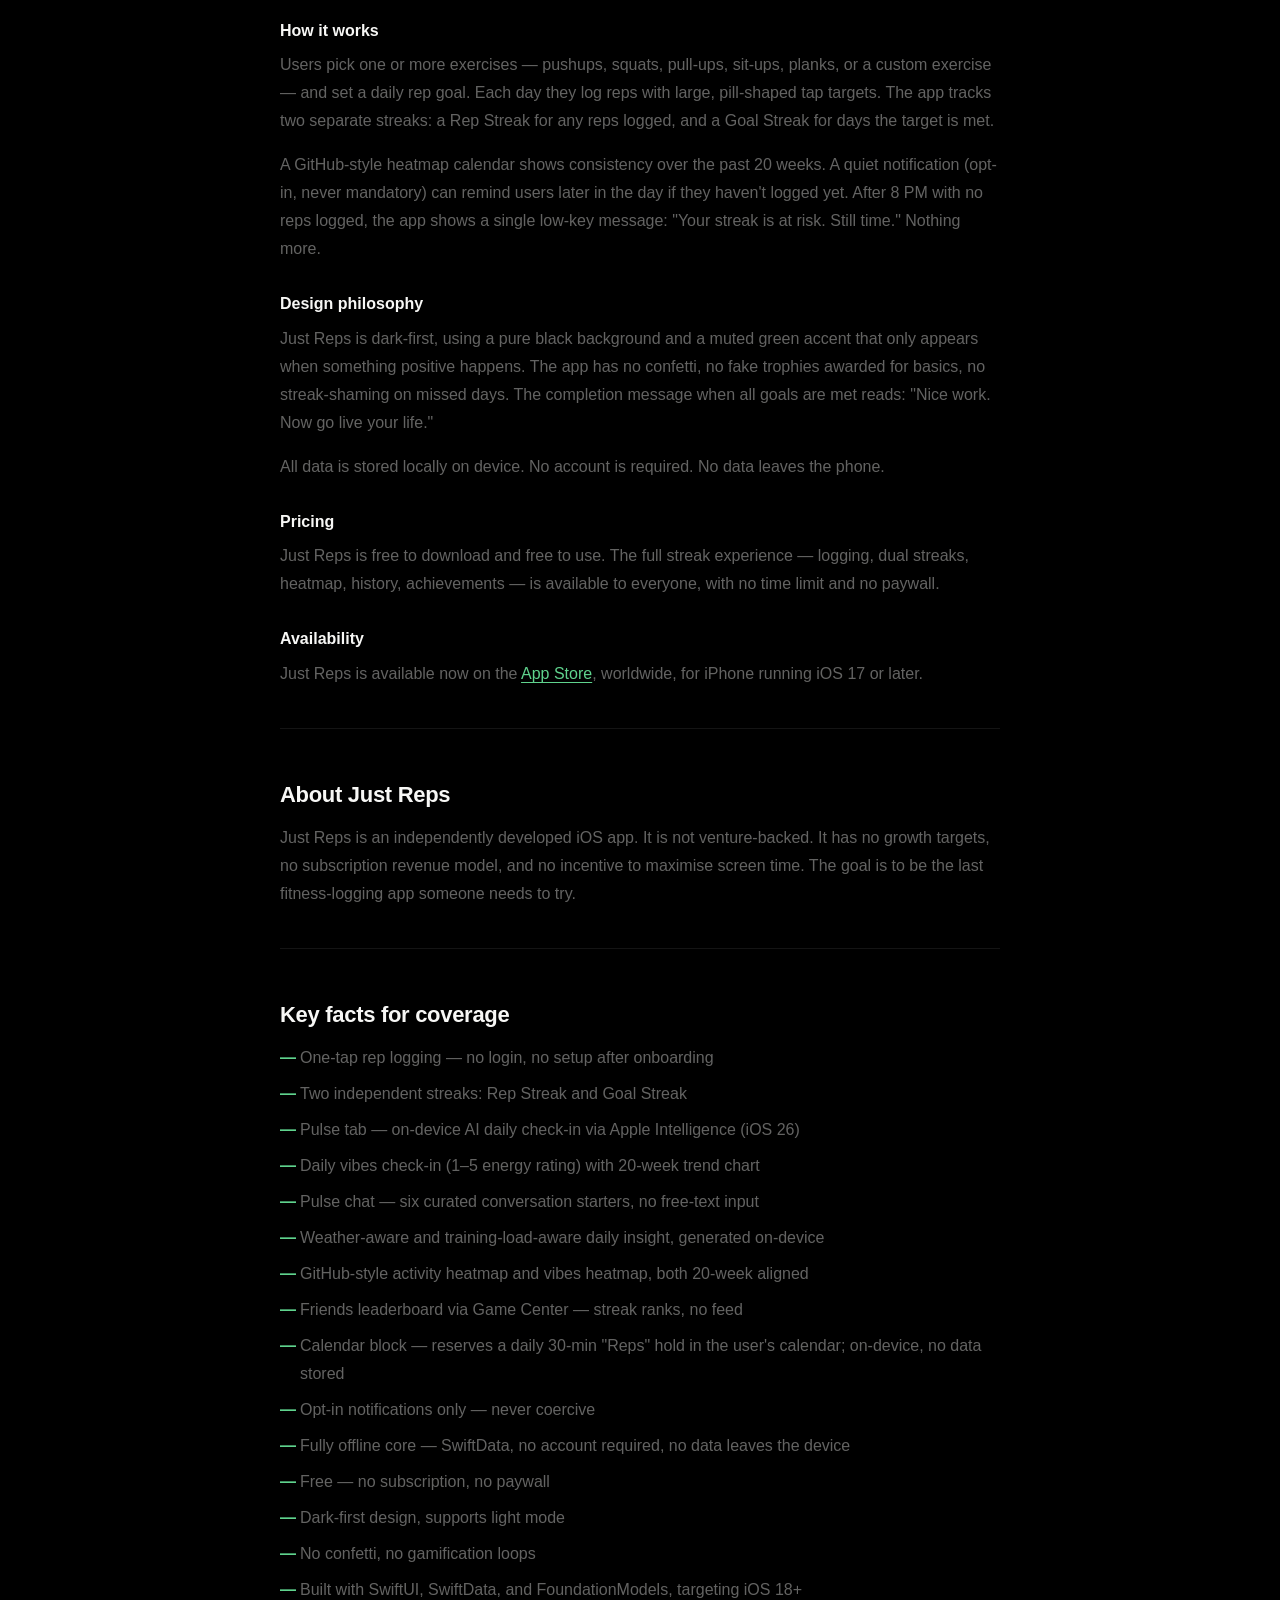
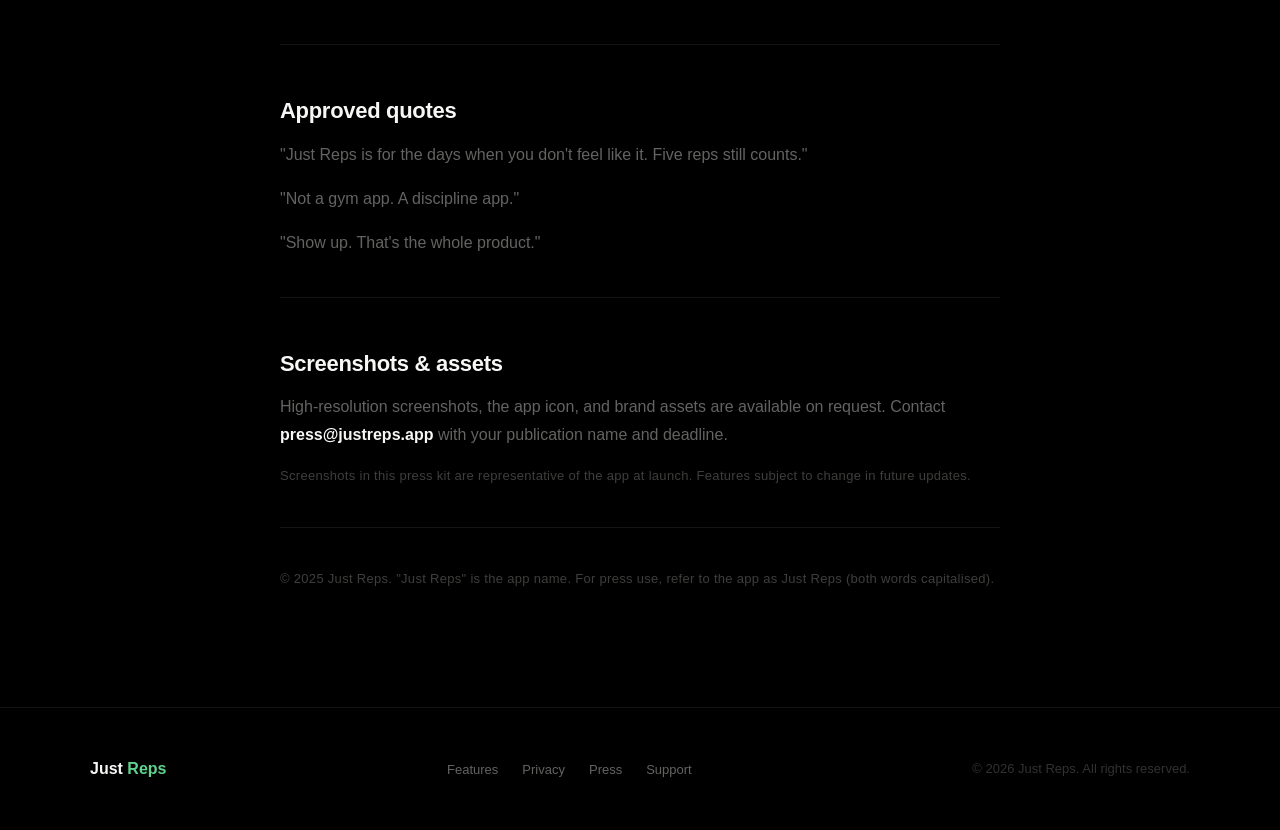
==== commit a5f59236: "Bump version to 1.4.1 Co-Authored-By: Claude Sonnet 4.6 <noreply@anthropic.com>" ====
--- a/docs/press.html
+++ b/docs/press.html
@@ -27,7 +27,7 @@
 <div class="page-header">
   <p class="section-label">Press</p>
   <h1>Press kit &amp; launch release.</h1>
-  <p class="subtitle">For media enquiries: <strong>press@justreps.app</strong></p>
+  <p class="subtitle">For media enquiries: <strong>ryland.w.dean.dev@gmail.com</strong></p>
 </div>
 
 <!-- Fact sheet -->
